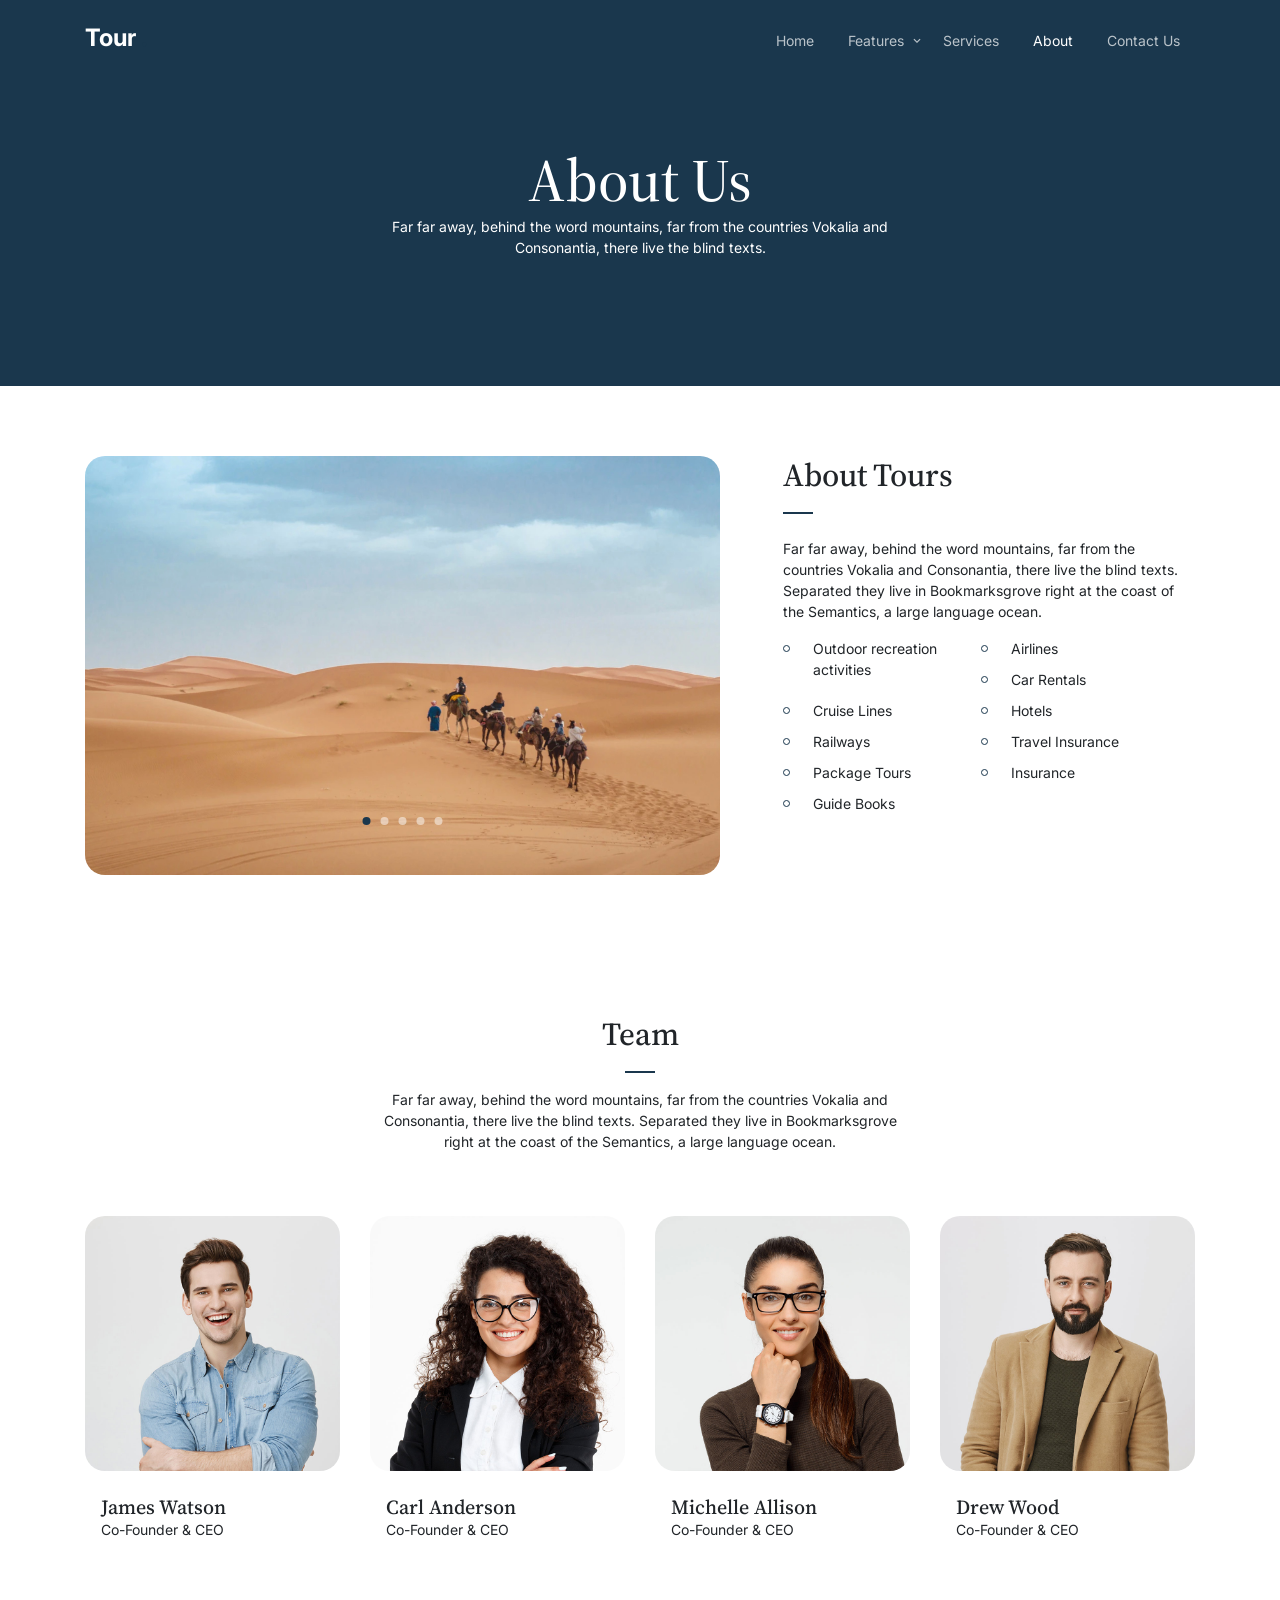
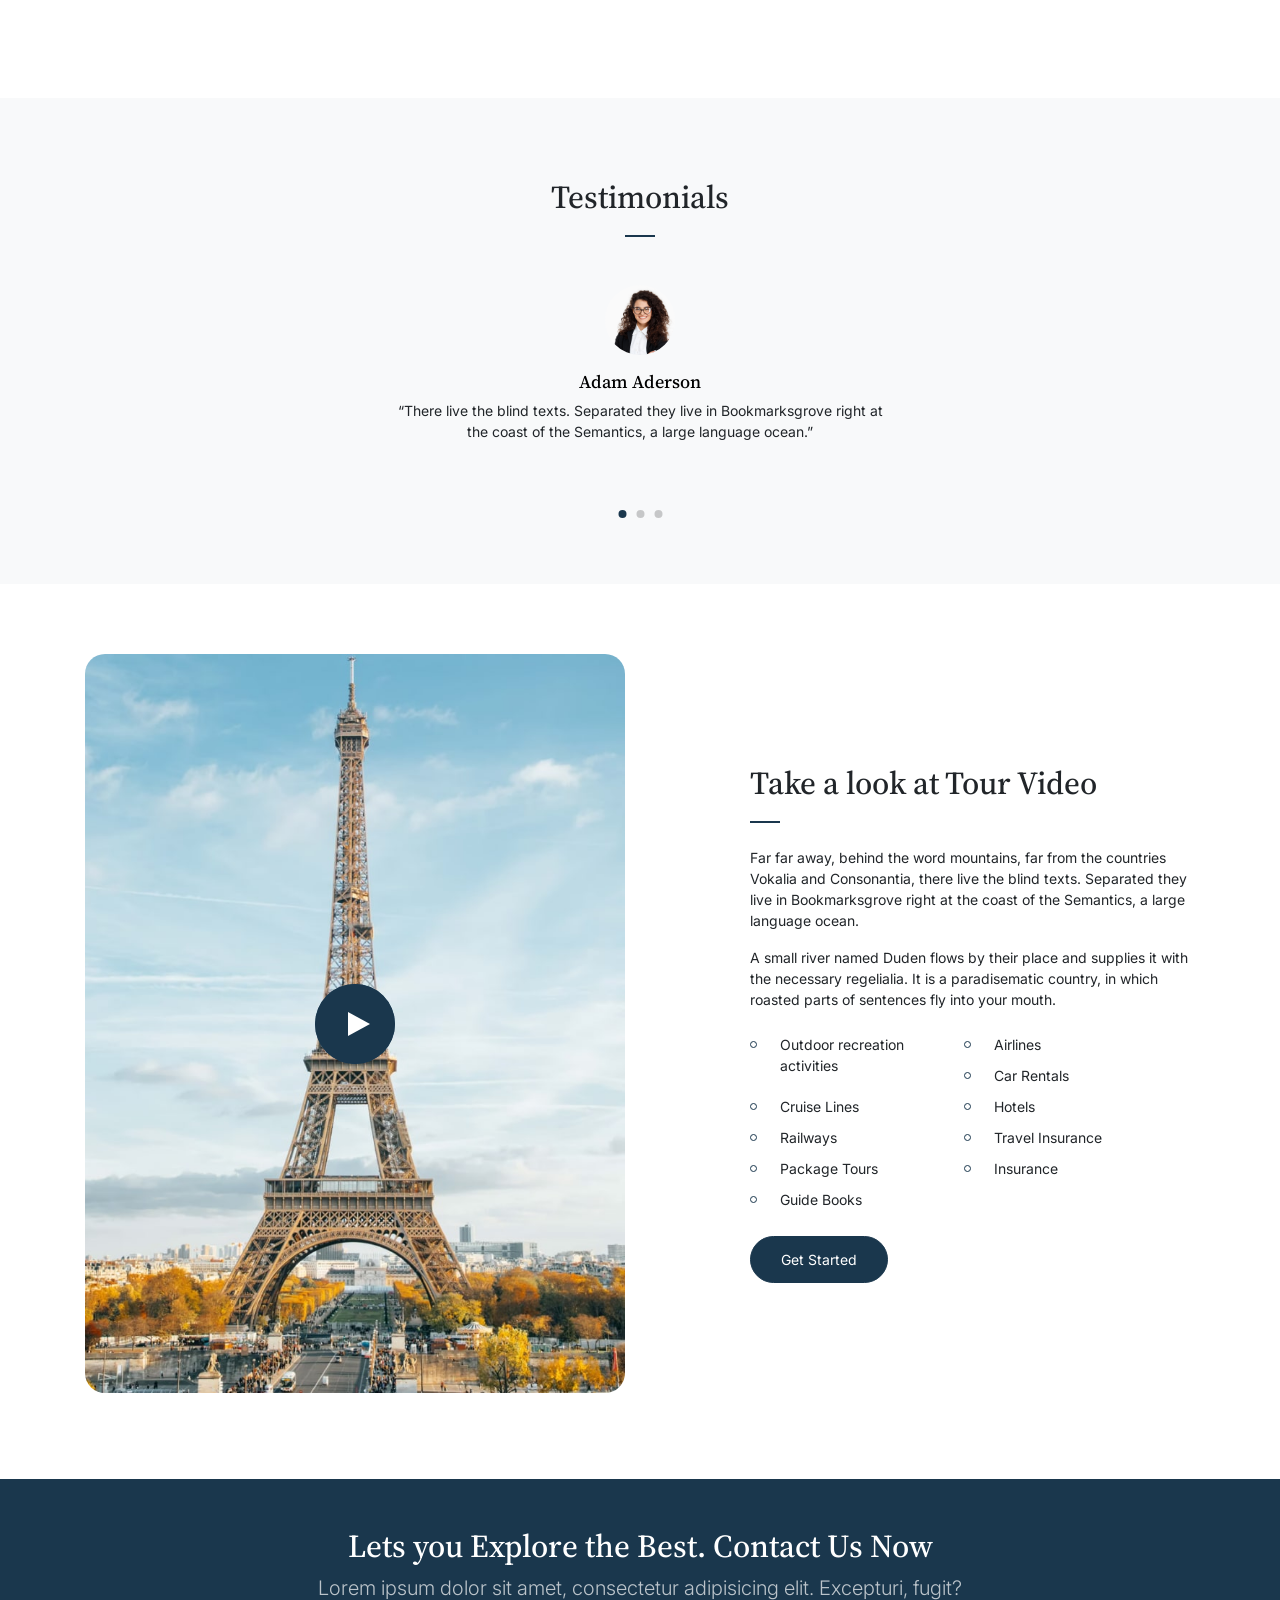
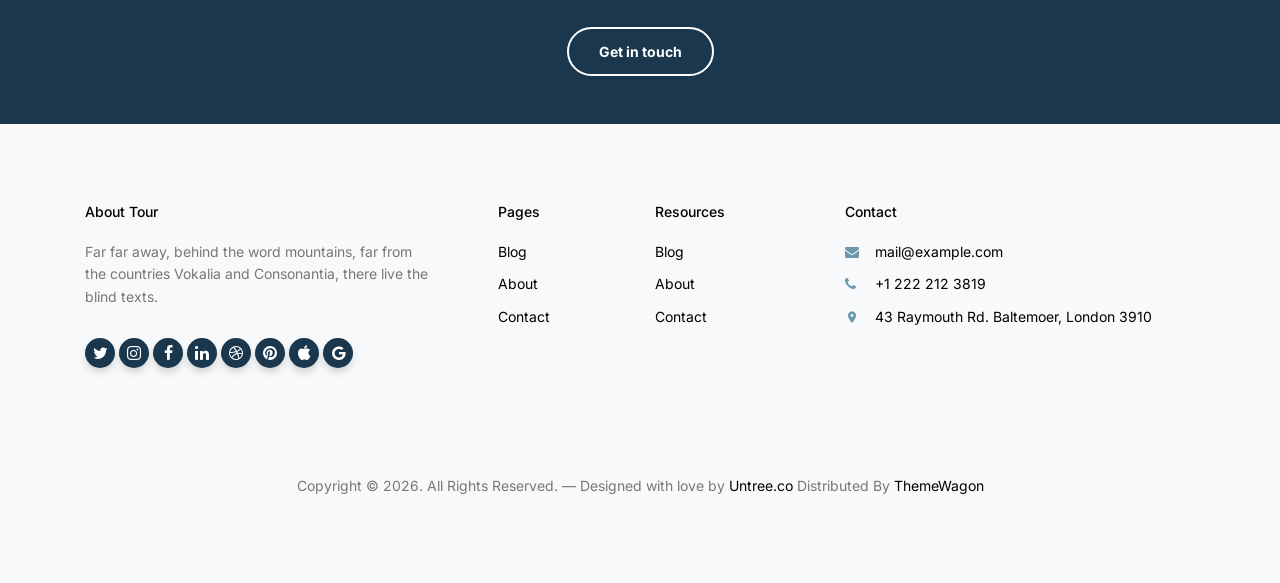
==== about.html @ de685b7f "Update about.html update about page" ====
<!doctype html>
<html lang="en">

<head>
    <meta charset="utf-8">
    <meta name="viewport" content="width=device-width, initial-scale=1, shrink-to-fit=no">
    <meta name="author" content="Untree.co">
    <link rel="shortcut icon" href="favicon.png">

    <meta name="description" content="" />
    <meta name="keywords" content="bootstrap, bootstrap4" />

    <link rel="preconnect" href="https://fonts.googleapis.com">
    <link rel="preconnect" href="https://fonts.gstatic.com" crossorigin>
    <link href="https://fonts.googleapis.com/css2?family=Inter:wght@400;700&family=Source+Serif+Pro:wght@400;700&display=swap" rel="stylesheet">

    <link rel="stylesheet" href="css/bootstrap.min.css">
    <link rel="stylesheet" href="css/owl.carousel.min.css">
    <link rel="stylesheet" href="css/owl.theme.default.min.css">
    <link rel="stylesheet" href="css/jquery.fancybox.min.css">
    <link rel="stylesheet" href="fonts/icomoon/style.css">
    <link rel="stylesheet" href="fonts/flaticon/font/flaticon.css">
    <link rel="stylesheet" href="css/daterangepicker.css">
    <link rel="stylesheet" href="css/aos.css">
    <link rel="stylesheet" href="css/style.css">

    <title> Travel Agency </title>
</head>

<body>


    <div class="site-mobile-menu site-navbar-target">
        <div class="site-mobile-menu-header">
            <div class="site-mobile-menu-close">
                <span class="icofont-close js-menu-toggle"></span>
            </div>
        </div>
        <div class="site-mobile-menu-body"></div>
    </div>

    <nav class="site-nav">
        <div class="container">
            <div class="site-navigation">
                <a href="index.html" class="logo m-0">Tour <span class="text-primary">.</span></a>

                <ul class="js-clone-nav d-none d-lg-inline-block text-left site-menu float-right">
                    <li><a href="index.html">Home</a></li>
                    <li class="has-children">
                        <a href="#">Features</a>
                        <ul class="dropdown">
                            <li><a href="elements.html">Elements</a></li>
                            <li><a href="#">Hotel Details</a></li>
                            <li class="has-children">
                                <a href="#">Vehicle Details</a>
                                <ul class="dropdown">
                                    <li><a href="#">Sub Menu One</a></li>
                                    <li><a href="#">Sub Menu Two</a></li>
                                    <li><a href="#">Sub Menu Three</a></li>
                                </ul>
                            </li>
                            <li><a href="#">Menu Three</a></li>
                        </ul>
                    </li>
                    <li><a href="services.html">Services</a></li>
                    <li class="active"><a href="about.html">About</a></li>
                    <li><a href="contact.html">Contact Us</a></li>
                </ul>

                <a href="#" class="burger ml-auto float-right site-menu-toggle js-menu-toggle d-inline-block d-lg-none light" data-toggle="collapse" data-target="#main-navbar">
                    <span></span>
                </a>

            </div>
        </div>
    </nav>


    <div class="hero hero-inner">
        <div class="container">
            <div class="row align-items-center">
                <div class="col-lg-6 mx-auto text-center">
                    <div class="intro-wrap">
                        <h1 class="mb-0">About Us</h1>
                        <p class="text-white">Far far away, behind the word mountains, far from the countries Vokalia and Consonantia, there live the blind texts. </p>
                    </div>
                </div>
            </div>
        </div>
    </div>



    <div class="untree_co-section">
        <div class="container">
            <div class="row">
                <div class="col-lg-7">
                    <div class="owl-single dots-absolute owl-carousel">
                        <img src="images/slider-1.jpg" alt="Free HTML Template by Untree.co" class="img-fluid rounded-20">
                        <img src="images/slider-2.jpg" alt="Free HTML Template by Untree.co" class="img-fluid rounded-20">
                        <img src="images/slider-3.jpg" alt="Free HTML Template by Untree.co" class="img-fluid rounded-20">
                        <img src="images/slider-4.jpg" alt="Free HTML Template by Untree.co" class="img-fluid rounded-20">
                        <img src="images/slider-5.jpg" alt="Free HTML Template by Untree.co" class="img-fluid rounded-20">
                    </div>
                </div>
                <div class="col-lg-5 pl-lg-5 ml-auto">
                    <h2 class="section-title mb-4">About Tours</h2>
                    <p>Far far away, behind the word mountains, far from the countries Vokalia and Consonantia, there live the blind texts. Separated they live in Bookmarksgrove right at the coast of the Semantics, a large language ocean.
                    </p>
                    <ul class="list-unstyled two-col clearfix">
                        <li>Outdoor recreation activities</li>
                        <li>Airlines</li>
                        <li>Car Rentals</li>
                        <li>Cruise Lines</li>
                        <li>Hotels</li>
                        <li>Railways</li>
                        <li>Travel Insurance</li>
                        <li>Package Tours</li>
                        <li>Insurance</li>
                        <li>Guide Books</li>
                    </ul>
                </div>
            </div>
        </div>
    </div>

    <div class="untree_co-section">
        <div class="container">
            <div class="row justify-content-center mb-5">
                <div class="col-md-6 text-center">
                    <h2 class="section-title mb-3 text-center">Team</h2>
                    <p>Far far away, behind the word mountains, far from the countries Vokalia and Consonantia, there live the blind texts. Separated they live in Bookmarksgrove right at the coast of the Semantics, a large language ocean.
                    </p>
                </div>
            </div>

            <div class="row">
                <div class="col-lg-3 mb-4">
                    <div class="team">
                        <img src="images/person_1.jpg" alt="Image" class="img-fluid mb-4 rounded-20">
                        <div class="px-3">
                            <h3 class="mb-0">James Watson</h3>
                            <p>Co-Founder &amp; CEO</p>
                        </div>
                    </div>
                </div>
                <div class="col-lg-3 mb-4">
                    <div class="team">
                        <img src="images/person_2.jpg" alt="Image" class="img-fluid mb-4 rounded-20">
                        <div class="px-3">
                            <h3 class="mb-0">Carl Anderson</h3>
                            <p>Co-Founder &amp; CEO</p>
                        </div>
                    </div>
                </div>

                <div class="col-lg-3 mb-4">
                    <div class="team">
                        <img src="images/person_4.jpg" alt="Image" class="img-fluid mb-4 rounded-20">
                        <div class="px-3">
                            <h3 class="mb-0">Michelle Allison</h3>
                            <p>Co-Founder &amp; CEO</p>
                        </div>
                    </div>
                </div>
                <div class="col-lg-3 mb-4">
                    <div class="team">
                        <img src="images/person_3.jpg" alt="Image" class="img-fluid mb-4 rounded-20">
                        <div class="px-3">
                            <h3 class="mb-0">Drew Wood</h3>
                            <p>Co-Founder &amp; CEO</p>
                        </div>
                    </div>
                </div>

            </div>

        </div>
    </div>




    <div class="untree_co-section testimonial-section mt-5">
        <div class="container">
            <div class="row justify-content-center">
                <div class="col-lg-7 text-center">
                    <h2 class="section-title text-center mb-5">Testimonials</h2>

                    <div class="owl-single owl-carousel no-nav">
                        <div class="testimonial mx-auto">
                            <figure class="img-wrap">
                                <img src="images/person_2.jpg" alt="Image" class="img-fluid">
                            </figure>
                            <h3 class="name">Adam Aderson</h3>
                            <blockquote>
                                <p>&ldquo;There live the blind texts. Separated they live in Bookmarksgrove right at the coast of the Semantics, a large language ocean.&rdquo;</p>
                            </blockquote>
                        </div>

                        <div class="testimonial mx-auto">
                            <figure class="img-wrap">
                                <img src="images/person_3.jpg" alt="Image" class="img-fluid">
                            </figure>
                            <h3 class="name">Lukas Devlin</h3>
                            <blockquote>
                                <p>&ldquo;There live the blind texts. Separated they live in Bookmarksgrove right at the coast of the Semantics, a large language ocean.&rdquo;</p>
                            </blockquote>
                        </div>

                        <div class="testimonial mx-auto">
                            <figure class="img-wrap">
                                <img src="images/person_4.jpg" alt="Image" class="img-fluid">
                            </figure>
                            <h3 class="name">Kayla Bryant</h3>
                            <blockquote>
                                <p>&ldquo;There live the blind texts. Separated they live in Bookmarksgrove right at the coast of the Semantics, a large language ocean.&rdquo;</p>
                            </blockquote>
                        </div>

                    </div>

                </div>
            </div>
        </div>
    </div>

    <div class="untree_co-section">
        <div class="container">
            <div class="row justify-content-between align-items-center">

                <div class="col-lg-6">
                    <figure class="img-play-video">
                        <a id="play-video" class="video-play-button" href="https://www.youtube.com/watch?v=mwtbEGNABWU" data-fancybox>
                            <span></span>
                        </a>
                        <img src="images/hero-slider-2.jpg" alt="Image" class="img-fluid rounded-20">
                    </figure>
                </div>

                <div class="col-lg-5">
                    <h2 class="section-title text-left mb-4">Take a look at Tour Video</h2>
                    <p>Far far away, behind the word mountains, far from the countries Vokalia and Consonantia, there live the blind texts. Separated they live in Bookmarksgrove right at the coast of the Semantics, a large language ocean.
                    </p>

                    <p class="mb-4">A small river named Duden flows by their place and supplies it with the necessary regelialia. It is a paradisematic country, in which roasted parts of sentences fly into your mouth.</p>

                    <ul class="list-unstyled two-col clearfix">
                        <li>Outdoor recreation activities</li>
                        <li>Airlines</li>
                        <li>Car Rentals</li>
                        <li>Cruise Lines</li>
                        <li>Hotels</li>
                        <li>Railways</li>
                        <li>Travel Insurance</li>
                        <li>Package Tours</li>
                        <li>Insurance</li>
                        <li>Guide Books</li>
                    </ul>

                    <p><a href="#" class="btn btn-primary">Get Started</a></p>


                </div>
            </div>
        </div>
    </div>

    <div class="py-5 cta-section">
        <div class="container">
            <div class="row text-center">
                <div class="col-md-12">
                    <h2 class="mb-2 text-white">Lets you Explore the Best. Contact Us Now</h2>
                    <p class="mb-4 lead text-white text-white-opacity">Lorem ipsum dolor sit amet, consectetur adipisicing elit. Excepturi, fugit?</p>
                    <p class="mb-0"><a href="contact.html" class="btn btn-outline-white text-white btn-md font-weight-bold">Get in
              touch</a></p>
                </div>
            </div>
        </div>
    </div>

    <div class="site-footer">
        <div class="inner first">
            <div class="container">
                <div class="row">
                    <div class="col-md-6 col-lg-4">
                        <div class="widget">
                            <h3 class="heading">About Tour</h3>
                            <p>Far far away, behind the word mountains, far from the countries Vokalia and Consonantia, there live the blind texts.</p>
                        </div>
                        <div class="widget">
                            <ul class="list-unstyled social">
                                <li><a href="#"><span class="icon-twitter"></span></a></li>
                                <li><a href="#"><span class="icon-instagram"></span></a></li>
                                <li><a href="#"><span class="icon-facebook"></span></a></li>
                                <li><a href="#"><span class="icon-linkedin"></span></a></li>
                                <li><a href="#"><span class="icon-dribbble"></span></a></li>
                                <li><a href="#"><span class="icon-pinterest"></span></a></li>
                                <li><a href="#"><span class="icon-apple"></span></a></li>
                                <li><a href="#"><span class="icon-google"></span></a></li>
                            </ul>
                        </div>
                    </div>
                    <div class="col-md-6 col-lg-2 pl-lg-5">
                        <div class="widget">
                            <h3 class="heading">Pages</h3>
                            <ul class="links list-unstyled">
                                <li><a href="#">Blog</a></li>
                                <li><a href="#">About</a></li>
                                <li><a href="#">Contact</a></li>
                            </ul>
                        </div>
                    </div>
                    <div class="col-md-6 col-lg-2">
                        <div class="widget">
                            <h3 class="heading">Resources</h3>
                            <ul class="links list-unstyled">
                                <li><a href="#">Blog</a></li>
                                <li><a href="#">About</a></li>
                                <li><a href="#">Contact</a></li>
                            </ul>
                        </div>
                    </div>
                    <div class="col-md-6 col-lg-4">
                        <div class="widget">
                            <h3 class="heading">Contact</h3>
                            <ul class="list-unstyled quick-info links">
                                <li class="email"><a href="#">mail@example.com</a></li>
                                <li class="phone"><a href="#">+1 222 212 3819</a></li>
                                <li class="address"><a href="#">43 Raymouth Rd. Baltemoer, London 3910</a></li>
                            </ul>
                        </div>
                    </div>
                </div>
            </div>
        </div>



        <div class="inner dark">
            <div class="container">
                <div class="row text-center">
                    <div class="col-md-8 mb-3 mb-md-0 mx-auto">
                        <p>Copyright &copy;
                            <script>
                                document.write(new Date().getFullYear());
                            </script>. All Rights Reserved. &mdash; Designed with love by <a href="https://untree.co" class="link-highlight">Untree.co</a>
                            <!-- License information: https://untree.co/license/ -->Distributed By <a href="https://themewagon.com" target="_blank">ThemeWagon</a>
                        </p>
                    </div>

                </div>
            </div>
        </div>
    </div>

    <div id="overlayer"></div>
    <div class="loader">
        <div class="spinner-border" role="status">
            <span class="sr-only">Loading...</span>
        </div>
    </div>

    <script src="js/jquery-3.4.1.min.js"></script>
    <script src="js/popper.min.js"></script>
    <script src="js/bootstrap.min.js"></script>
    <script src="js/owl.carousel.min.js"></script>
    <script src="js/jquery.animateNumber.min.js"></script>
    <script src="js/jquery.waypoints.min.js"></script>
    <script src="js/jquery.fancybox.min.js"></script>
    <script src="js/aos.js"></script>
    <script src="js/moment.min.js"></script>
    <script src="js/daterangepicker.js"></script>

    <script src="js/typed.js"></script>

    <script src="js/custom.js"></script>

</body>

</html>
---- fonts/icomoon/style.css ----
@font-face {
  font-family: 'icomoon';
  src:  url('fonts/icomoon.eot?10si43');
  src:  url('fonts/icomoon.eot?10si43#iefix') format('embedded-opentype'),
    url('fonts/icomoon.ttf?10si43') format('truetype'),
    url('fonts/icomoon.woff?10si43') format('woff'),
    url('fonts/icomoon.svg?10si43#icomoon') format('svg');
  font-weight: normal;
  font-style: normal;
}

[class^="icon-"], [class*=" icon-"] {
  /* use !important to prevent issues with browser extensions that change fonts */
  font-family: 'icomoon' !important;
  speak: none;
  font-style: normal;
  font-weight: normal;
  font-variant: normal;
  text-transform: none;
  line-height: 1;

  /* Better Font Rendering =========== */
  -webkit-font-smoothing: antialiased;
  -moz-osx-font-smoothing: grayscale;
}

.icon-asterisk:before {
  content: "\f069";
}
.icon-plus:before {
  content: "\f067";
}
.icon-question:before {
  content: "\f128";
}
.icon-minus:before {
  content: "\f068";
}
.icon-glass:before {
  content: "\f000";
}
.icon-music:before {
  content: "\f001";
}
.icon-search:before {
  content: "\f002";
}
.icon-envelope-o:before {
  content: "\f003";
}
.icon-heart:before {
  content: "\f004";
}
.icon-star:before {
  content: "\f005";
}
.icon-star-o:before {
  content: "\f006";
}
.icon-user:before {
  content: "\f007";
}
.icon-film:before {
  content: "\f008";
}
.icon-th-large:before {
  content: "\f009";
}
.icon-th:before {
  content: "\f00a";
}
.icon-th-list:before {
  content: "\f00b";
}
.icon-check:before {
  content: "\f00c";
}
.icon-close:before {
  content: "\f00d";
}
.icon-remove:before {
  content: "\f00d";
}
.icon-times:before {
  content: "\f00d";
}
.icon-search-plus:before {
  content: "\f00e";
}
.icon-search-minus:before {
  content: "\f010";
}
.icon-power-off:before {
  content: "\f011";
}
.icon-signal:before {
  content: "\f012";
}
.icon-cog:before {
  content: "\f013";
}
.icon-gear:before {
  content: "\f013";
}
.icon-trash-o:before {
  content: "\f014";
}
.icon-home:before {
  content: "\f015";
}
.icon-file-o:before {
  content: "\f016";
}
.icon-clock-o:before {
  content: "\f017";
}
.icon-road:before {
  content: "\f018";
}
.icon-download:before {
  content: "\f019";
}
.icon-arrow-circle-o-down:before {
  content: "\f01a";
}
.icon-arrow-circle-o-up:before {
  content: "\f01b";
}
.icon-inbox:before {
  content: "\f01c";
}
.icon-play-circle-o:before {
  content: "\f01d";
}
.icon-repeat:before {
  content: "\f01e";
}
.icon-rotate-right:before {
  content: "\f01e";
}
.icon-refresh:before {
  content: "\f021";
}
.icon-list-alt:before {
  content: "\f022";
}
.icon-lock:before {
  content: "\f023";
}
.icon-flag:before {
  content: "\f024";
}
.icon-headphones:before {
  content: "\f025";
}
.icon-volume-off:before {
  content: "\f026";
}
.icon-volume-down:before {
  content: "\f027";
}
.icon-volume-up:before {
  content: "\f028";
}
.icon-qrcode:before {
  content: "\f029";
}
.icon-barcode:before {
  content: "\f02a";
}
.icon-tag:before {
  content: "\f02b";
}
.icon-tags:before {
  content: "\f02c";
}
.icon-book:before {
  content: "\f02d";
}
.icon-bookmark:before {
  content: "\f02e";
}
.icon-print:before {
  content: "\f02f";
}
.icon-camera:before {
  content: "\f030";
}
.icon-font:before {
  content: "\f031";
}
.icon-bold:before {
  content: "\f032";
}
.icon-italic:before {
  content: "\f033";
}
.icon-text-height:before {
  content: "\f034";
}
.icon-text-width:before {
  content: "\f035";
}
.icon-align-left:before {
  content: "\f036";
}
.icon-align-center:before {
  content: "\f037";
}
.icon-align-right:before {
  content: "\f038";
}
.icon-align-justify:before {
  content: "\f039";
}
.icon-list:before {
  content: "\f03a";
}
.icon-dedent:before {
  content: "\f03b";
}
.icon-outdent:before {
  content: "\f03b";
}
.icon-indent:before {
  content: "\f03c";
}
.icon-video-camera:before {
  content: "\f03d";
}
.icon-image:before {
  content: "\f03e";
}
.icon-photo:before {
  content: "\f03e";
}
.icon-picture-o:before {
  content: "\f03e";
}
.icon-pencil:before {
  content: "\f040";
}
.icon-map-marker:before {
  content: "\f041";
}
.icon-adjust:before {
  content: "\f042";
}
.icon-tint:before {
  content: "\f043";
}
.icon-edit:before {
  content: "\f044";
}
.icon-pencil-square-o:before {
  content: "\f044";
}
.icon-share-square-o:before {
  content: "\f045";
}
.icon-check-square-o:before {
  content: "\f046";
}
.icon-arrows:before {
  content: "\f047";
}
.icon-step-backward:before {
  content: "\f048";
}
.icon-fast-backward:before {
  content: "\f049";
}
.icon-backward:before {
  content: "\f04a";
}
.icon-play:before {
  content: "\f04b";
}
.icon-pause:before {
  content: "\f04c";
}
.icon-stop:before {
  content: "\f04d";
}
.icon-forward:before {
  content: "\f04e";
}
.icon-fast-forward:before {
  content: "\f050";
}
.icon-step-forward:before {
  content: "\f051";
}
.icon-eject:before {
  content: "\f052";
}
.icon-chevron-left:before {
  content: "\f053";
}
.icon-chevron-right:before {
  content: "\f054";
}
.icon-plus-circle:before {
  content: "\f055";
}
.icon-minus-circle:before {
  content: "\f056";
}
.icon-times-circle:before {
  content: "\f057";
}
.icon-check-circle:before {
  content: "\f058";
}
.icon-question-circle:before {
  content: "\f059";
}
.icon-info-circle:before {
  content: "\f05a";
}
.icon-crosshairs:before {
  content: "\f05b";
}
.icon-times-circle-o:before {
  content: "\f05c";
}
.icon-check-circle-o:before {
  content: "\f05d";
}
.icon-ban:before {
  content: "\f05e";
}
.icon-arrow-left:before {
  content: "\f060";
}
.icon-arrow-right:before {
  content: "\f061";
}
.icon-arrow-up:before {
  content: "\f062";
}
.icon-arrow-down:before {
  content: "\f063";
}
.icon-mail-forward:before {
  content: "\f064";
}
.icon-share:before {
  content: "\f064";
}
.icon-expand:before {
  content: "\f065";
}
.icon-compress:before {
  content: "\f066";
}
.icon-exclamation-circle:before {
  content: "\f06a";
}
.icon-gift:before {
  content: "\f06b";
}
.icon-leaf:before {
  content: "\f06c";
}
.icon-fire:before {
  content: "\f06d";
}
.icon-eye:before {
  content: "\f06e";
}
.icon-eye-slash:before {
  content: "\f070";
}
.icon-exclamation-triangle:before {
  content: "\f071";
}
.icon-warning:before {
  content: "\f071";
}
.icon-plane:before {
  content: "\f072";
}
.icon-calendar:before {
  content: "\f073";
}
.icon-random:before {
  content: "\f074";
}
.icon-comment:before {
  content: "\f075";
}
.icon-magnet:before {
  content: "\f076";
}
.icon-chevron-up:before {
  content: "\f077";
}
.icon-chevron-down:before {
  content: "\f078";
}
.icon-retweet:before {
  content: "\f079";
}
.icon-shopping-cart:before {
  content: "\f07a";
}
.icon-folder:before {
  content: "\f07b";
}
.icon-folder-open:before {
  content: "\f07c";
}
.icon-arrows-v:before {
  content: "\f07d";
}
.icon-arrows-h:before {
  content: "\f07e";
}
.icon-bar-chart:before {
  content: "\f080";
}
.icon-bar-chart-o:before {
  content: "\f080";
}
.icon-twitter-square:before {
  content: "\f081";
}
.icon-facebook-square:before {
  content: "\f082";
}
.icon-camera-retro:before {
  content: "\f083";
}
.icon-key:before {
  content: "\f084";
}
.icon-cogs:before {
  content: "\f085";
}
.icon-gears:before {
  content: "\f085";
}
.icon-comments:before {
  content: "\f086";
}
.icon-thumbs-o-up:before {
  content: "\f087";
}
.icon-thumbs-o-down:before {
  content: "\f088";
}
.icon-star-half:before {
  content: "\f089";
}
.icon-heart-o:before {
  content: "\f08a";
}
.icon-sign-out:before {
  content: "\f08b";
}
.icon-linkedin-square:before {
  content: "\f08c";
}
.icon-thumb-tack:before {
  content: "\f08d";
}
.icon-external-link:before {
  content: "\f08e";
}
.icon-sign-in:before {
  content: "\f090";
}
.icon-trophy:before {
  content: "\f091";
}
.icon-github-square:before {
  content: "\f092";
}
.icon-upload:before {
  content: "\f093";
}
.icon-lemon-o:before {
  content: "\f094";
}
.icon-phone:before {
  content: "\f095";
}
.icon-square-o:before {
  content: "\f096";
}
.icon-bookmark-o:before {
  content: "\f097";
}
.icon-phone-square:before {
  content: "\f098";
}
.icon-twitter:before {
  content: "\f099";
}
.icon-facebook:before {
  content: "\f09a";
}
.icon-facebook-f:before {
  content: "\f09a";
}
.icon-github:before {
  content: "\f09b";
}
.icon-unlock:before {
  content: "\f09c";
}
.icon-credit-card:before {
  content: "\f09d";
}
.icon-feed:before {
  content: "\f09e";
}
.icon-rss:before {
  content: "\f09e";
}
.icon-hdd-o:before {
  content: "\f0a0";
}
.icon-bullhorn:before {
  content: "\f0a1";
}
.icon-bell-o:before {
  content: "\f0a2";
}
.icon-certificate:before {
  content: "\f0a3";
}
.icon-hand-o-right:before {
  content: "\f0a4";
}
.icon-hand-o-left:before {
  content: "\f0a5";
}
.icon-hand-o-up:before {
  content: "\f0a6";
}
.icon-hand-o-down:before {
  content: "\f0a7";
}
.icon-arrow-circle-left:before {
  content: "\f0a8";
}
.icon-arrow-circle-right:before {
  content: "\f0a9";
}
.icon-arrow-circle-up:before {
  content: "\f0aa";
}
.icon-arrow-circle-down:before {
  content: "\f0ab";
}
.icon-globe:before {
  content: "\f0ac";
}
.icon-wrench:before {
  content: "\f0ad";
}
.icon-tasks:before {
  content: "\f0ae";
}
.icon-filter:before {
  content: "\f0b0";
}
.icon-briefcase:before {
  content: "\f0b1";
}
.icon-arrows-alt:before {
  content: "\f0b2";
}
.icon-group:before {
  content: "\f0c0";
}
.icon-users:before {
  content: "\f0c0";
}
.icon-chain:before {
  content: "\f0c1";
}
.icon-link:before {
  content: "\f0c1";
}
.icon-cloud:before {
  content: "\f0c2";
}
.icon-flask:before {
  content: "\f0c3";
}
.icon-cut:before {
  content: "\f0c4";
}
.icon-scissors:before {
  content: "\f0c4";
}
.icon-copy:before {
  content: "\f0c5";
}
.icon-files-o:before {
  content: "\f0c5";
}
.icon-paperclip:before {
  content: "\f0c6";
}
.icon-floppy-o:before {
  content: "\f0c7";
}
.icon-save:before {
  content: "\f0c7";
}
.icon-square:before {
  content: "\f0c8";
}
.icon-bars:before {
  content: "\f0c9";
}
.icon-navicon:before {
  content: "\f0c9";
}
.icon-reorder:before {
  content: "\f0c9";
}
.icon-list-ul:before {
  content: "\f0ca";
}
.icon-list-ol:before {
  content: "\f0cb";
}
.icon-strikethrough:before {
  content: "\f0cc";
}
.icon-underline:before {
  content: "\f0cd";
}
.icon-table:before {
  content: "\f0ce";
}
.icon-magic:before {
  content: "\f0d0";
}
.icon-truck:before {
  content: "\f0d1";
}
.icon-pinterest:before {
  content: "\f0d2";
}
.icon-pinterest-square:before {
  content: "\f0d3";
}
.icon-google-plus-square:before {
  content: "\f0d4";
}
.icon-google-plus:before {
  content: "\f0d5";
}
.icon-money:before {
  content: "\f0d6";
}
.icon-caret-down:before {
  content: "\f0d7";
}
.icon-caret-up:before {
  content: "\f0d8";
}
.icon-caret-left:before {
  content: "\f0d9";
}
.icon-caret-right:before {
  content: "\f0da";
}
.icon-columns:before {
  content: "\f0db";
}
.icon-sort:before {
  content: "\f0dc";
}
.icon-unsorted:before {
  content: "\f0dc";
}
.icon-sort-desc:before {
  content: "\f0dd";
}
.icon-sort-down:before {
  content: "\f0dd";
}
.icon-sort-asc:before {
  content: "\f0de";
}
.icon-sort-up:before {
  content: "\f0de";
}
.icon-envelope:before {
  content: "\f0e0";
}
.icon-linkedin:before {
  content: "\f0e1";
}
.icon-rotate-left:before {
  content: "\f0e2";
}
.icon-undo:before {
  content: "\f0e2";
}
.icon-gavel:before {
  content: "\f0e3";
}
.icon-legal:before {
  content: "\f0e3";
}
.icon-dashboard:before {
  content: "\f0e4";
}
.icon-tachometer:before {
  content: "\f0e4";
}
.icon-comment-o:before {
  content: "\f0e5";
}
.icon-comments-o:before {
  content: "\f0e6";
}
.icon-bolt:before {
  content: "\f0e7";
}
.icon-flash:before {
  content: "\f0e7";
}
.icon-sitemap:before {
  content: "\f0e8";
}
.icon-umbrella:before {
  content: "\f0e9";
}
.icon-clipboard:before {
  content: "\f0ea";
}
.icon-paste:before {
  content: "\f0ea";
}
.icon-lightbulb-o:before {
  content: "\f0eb";
}
.icon-exchange:before {
  content: "\f0ec";
}
.icon-cloud-download:before {
  content: "\f0ed";
}
.icon-cloud-upload:before {
  content: "\f0ee";
}
.icon-user-md:before {
  content: "\f0f0";
}
.icon-stethoscope:before {
  content: "\f0f1";
}
.icon-suitcase:before {
  content: "\f0f2";
}
.icon-bell:before {
  content: "\f0f3";
}
.icon-coffee:before {
  content: "\f0f4";
}
.icon-cutlery:before {
  content: "\f0f5";
}
.icon-file-text-o:before {
  content: "\f0f6";
}
.icon-building-o:before {
  content: "\f0f7";
}
.icon-hospital-o:before {
  content: "\f0f8";
}
.icon-ambulance:before {
  content: "\f0f9";
}
.icon-medkit:before {
  content: "\f0fa";
}
.icon-fighter-jet:before {
  content: "\f0fb";
}
.icon-beer:before {
  content: "\f0fc";
}
.icon-h-square:before {
  content: "\f0fd";
}
.icon-plus-square:before {
  content: "\f0fe";
}
.icon-angle-double-left:before {
  content: "\f100";
}
.icon-angle-double-right:before {
  content: "\f101";
}
.icon-angle-double-up:before {
  content: "\f102";
}
.icon-angle-double-down:before {
  content: "\f103";
}
.icon-angle-left:before {
  content: "\f104";
}
.icon-angle-right:before {
  content: "\f105";
}
.icon-angle-up:before {
  content: "\f106";
}
.icon-angle-down:before {
  content: "\f107";
}
.icon-desktop:before {
  content: "\f108";
}
.icon-laptop:before {
  content: "\f109";
}
.icon-tablet:before {
  content: "\f10a";
}
.icon-mobile:before {
  content: "\f10b";
}
.icon-mobile-phone:before {
  content: "\f10b";
}
.icon-circle-o:before {
  content: "\f10c";
}
.icon-quote-left:before {
  content: "\f10d";
}
.icon-quote-right:before {
  content: "\f10e";
}
.icon-spinner:before {
  content: "\f110";
}
.icon-circle:before {
  content: "\f111";
}
.icon-mail-reply:before {
  content: "\f112";
}
.icon-reply:before {
  content: "\f112";
}
.icon-github-alt:before {
  content: "\f113";
}
.icon-folder-o:before {
  content: "\f114";
}
.icon-folder-open-o:before {
  content: "\f115";
}
.icon-smile-o:before {
  content: "\f118";
}
.icon-frown-o:before {
  content: "\f119";
}
.icon-meh-o:before {
  content: "\f11a";
}
.icon-gamepad:before {
  content: "\f11b";
}
.icon-keyboard-o:before {
  content: "\f11c";
}
.icon-flag-o:before {
  content: "\f11d";
}
.icon-flag-checkered:before {
  content: "\f11e";
}
.icon-terminal:before {
  content: "\f120";
}
.icon-code:before {
  content: "\f121";
}
.icon-mail-reply-all:before {
  content: "\f122";
}
.icon-reply-all:before {
  content: "\f122";
}
.icon-star-half-empty:before {
  content: "\f123";
}
.icon-star-half-full:before {
  content: "\f123";
}
.icon-star-half-o:before {
  content: "\f123";
}
.icon-location-arrow:before {
  content: "\f124";
}
.icon-crop:before {
  content: "\f125";
}
.icon-code-fork:before {
  content: "\f126";
}
.icon-chain-broken:before {
  content: "\f127";
}
.icon-unlink:before {
  content: "\f127";
}
.icon-info:before {
  content: "\f129";
}
.icon-exclamation:before {
  content: "\f12a";
}
.icon-superscript:before {
  content: "\f12b";
}
.icon-subscript:before {
  content: "\f12c";
}
.icon-eraser:before {
  content: "\f12d";
}
.icon-puzzle-piece:before {
  content: "\f12e";
}
.icon-microphone:before {
  content: "\f130";
}
.icon-microphone-slash:before {
  content: "\f131";
}
.icon-shield:before {
  content: "\f132";
}
.icon-calendar-o:before {
  content: "\f133";
}
.icon-fire-extinguisher:before {
  content: "\f134";
}
.icon-rocket:before {
  content: "\f135";
}
.icon-maxcdn:before {
  content: "\f136";
}
.icon-chevron-circle-left:before {
  content: "\f137";
}
.icon-chevron-circle-right:before {
  content: "\f138";
}
.icon-chevron-circle-up:before {
  content: "\f139";
}
.icon-chevron-circle-down:before {
  content: "\f13a";
}
.icon-html5:before {
  content: "\f13b";
}
.icon-css3:before {
  content: "\f13c";
}
.icon-anchor:before {
  content: "\f13d";
}
.icon-unlock-alt:before {
  content: "\f13e";
}
.icon-bullseye:before {
  content: "\f140";
}
.icon-ellipsis-h:before {
  content: "\f141";
}
.icon-ellipsis-v:before {
  content: "\f142";
}
.icon-rss-square:before {
  content: "\f143";
}
.icon-play-circle:before {
  content: "\f144";
}
.icon-ticket:before {
  content: "\f145";
}
.icon-minus-square:before {
  content: "\f146";
}
.icon-minus-square-o:before {
  content: "\f147";
}
.icon-level-up:before {
  content: "\f148";
}
.icon-level-down:before {
  content: "\f149";
}
.icon-check-square:before {
  content: "\f14a";
}
.icon-pencil-square:before {
  content: "\f14b";
}
.icon-external-link-square:before {
  content: "\f14c";
}
.icon-share-square:before {
  content: "\f14d";
}
.icon-compass:before {
  content: "\f14e";
}
.icon-caret-square-o-down:before {
  content: "\f150";
}
.icon-toggle-down:before {
  content: "\f150";
}
.icon-caret-square-o-up:before {
  content: "\f151";
}
.icon-toggle-up:before {
  content: "\f151";
}
.icon-caret-square-o-right:before {
  content: "\f152";
}
.icon-toggle-right:before {
  content: "\f152";
}
.icon-eur:before {
  content: "\f153";
}
.icon-euro:before {
  content: "\f153";
}
.icon-gbp:before {
  content: "\f154";
}
.icon-dollar:before {
  content: "\f155";
}
.icon-usd:before {
  content: "\f155";
}
.icon-inr:before {
  content: "\f156";
}
.icon-rupee:before {
  content: "\f156";
}
.icon-cny:before {
  content: "\f157";
}
.icon-jpy:before {
  content: "\f157";
}
.icon-rmb:before {
  content: "\f157";
}
.icon-yen:before {
  content: "\f157";
}
.icon-rouble:before {
  content: "\f158";
}
.icon-rub:before {
  content: "\f158";
}
.icon-ruble:before {
  content: "\f158";
}
.icon-krw:before {
  content: "\f159";
}
.icon-won:before {
  content: "\f159";
}
.icon-bitcoin:before {
  content: "\f15a";
}
.icon-btc:before {
  content: "\f15a";
}
.icon-file:before {
  content: "\f15b";
}
.icon-file-text:before {
  content: "\f15c";
}
.icon-sort-alpha-asc:before {
  content: "\f15d";
}
.icon-sort-alpha-desc:before {
  content: "\f15e";
}
.icon-sort-amount-asc:before {
  content: "\f160";
}
.icon-sort-amount-desc:before {
  content: "\f161";
}
.icon-sort-numeric-asc:before {
  content: "\f162";
}
.icon-sort-numeric-desc:before {
  content: "\f163";
}
.icon-thumbs-up:before {
  content: "\f164";
}
.icon-thumbs-down:before {
  content: "\f165";
}
.icon-youtube-square:before {
  content: "\f166";
}
.icon-youtube:before {
  content: "\f167";
}
.icon-xing:before {
  content: "\f168";
}
.icon-xing-square:before {
  content: "\f169";
}
.icon-youtube-play:before {
  content: "\f16a";
}
.icon-dropbox:before {
  content: "\f16b";
}
.icon-stack-overflow:before {
  content: "\f16c";
}
.icon-instagram:before {
  content: "\f16d";
}
.icon-flickr:before {
  content: "\f16e";
}
.icon-adn:before {
  content: "\f170";
}
.icon-bitbucket:before {
  content: "\f171";
}
.icon-bitbucket-square:before {
  content: "\f172";
}
.icon-tumblr:before {
  content: "\f173";
}
.icon-tumblr-square:before {
  content: "\f174";
}
.icon-long-arrow-down:before {
  content: "\f175";
}
.icon-long-arrow-up:before {
  content: "\f176";
}
.icon-long-arrow-left:before {
  content: "\f177";
}
.icon-long-arrow-right:before {
  content: "\f178";
}
.icon-apple:before {
  content: "\f179";
}
.icon-windows:before {
  content: "\f17a";
}
.icon-android:before {
  content: "\f17b";
}
.icon-linux:before {
  content: "\f17c";
}
.icon-dribbble:before {
  content: "\f17d";
}
.icon-skype:before {
  content: "\f17e";
}
.icon-foursquare:before {
  content: "\f180";
}
.icon-trello:before {
  content: "\f181";
}
.icon-female:before {
  content: "\f182";
}
.icon-male:before {
  content: "\f183";
}
.icon-gittip:before {
  content: "\f184";
}
.icon-gratipay:before {
  content: "\f184";
}
.icon-sun-o:before {
  content: "\f185";
}
.icon-moon-o:before {
  content: "\f186";
}
.icon-archive:before {
  content: "\f187";
}
.icon-bug:before {
  content: "\f188";
}
.icon-vk:before {
  content: "\f189";
}
.icon-weibo:before {
  content: "\f18a";
}
.icon-renren:before {
  content: "\f18b";
}
.icon-pagelines:before {
  content: "\f18c";
}
.icon-stack-exchange:before {
  content: "\f18d";
}
.icon-arrow-circle-o-right:before {
  content: "\f18e";
}
.icon-arrow-circle-o-left:before {
  content: "\f190";
}
.icon-caret-square-o-left:before {
  content: "\f191";
}
.icon-toggle-left:before {
  content: "\f191";
}
.icon-dot-circle-o:before {
  content: "\f192";
}
.icon-wheelchair:before {
  content: "\f193";
}
.icon-vimeo-square:before {
  content: "\f194";
}
.icon-try:before {
  content: "\f195";
}
.icon-turkish-lira:before {
  content: "\f195";
}
.icon-plus-square-o:before {
  content: "\f196";
}
.icon-space-shuttle:before {
  content: "\f197";
}
.icon-slack:before {
  content: "\f198";
}
.icon-envelope-square:before {
  content: "\f199";
}
.icon-wordpress:before {
  content: "\f19a";
}
.icon-openid:before {
  content: "\f19b";
}
.icon-bank:before {
  content: "\f19c";
}
.icon-institution:before {
  content: "\f19c";
}
.icon-university:before {
  content: "\f19c";
}
.icon-graduation-cap:before {
  content: "\f19d";
}
.icon-mortar-board:before {
  content: "\f19d";
}
.icon-yahoo:before {
  content: "\f19e";
}
.icon-google:before {
  content: "\f1a0";
}
.icon-reddit:before {
  content: "\f1a1";
}
.icon-reddit-square:before {
  content: "\f1a2";
}
.icon-stumbleupon-circle:before {
  content: "\f1a3";
}
.icon-stumbleupon:before {
  content: "\f1a4";
}
.icon-delicious:before {
  content: "\f1a5";
}
.icon-digg:before {
  content: "\f1a6";
}
.icon-pied-piper-pp:before {
  content: "\f1a7";
}
.icon-pied-piper-alt:before {
  content: "\f1a8";
}
.icon-drupal:before {
  content: "\f1a9";
}
.icon-joomla:before {
  content: "\f1aa";
}
.icon-language:before {
  content: "\f1ab";
}
.icon-fax:before {
  content: "\f1ac";
}
.icon-building:before {
  content: "\f1ad";
}
.icon-child:before {
  content: "\f1ae";
}
.icon-paw:before {
  content: "\f1b0";
}
.icon-spoon:before {
  content: "\f1b1";
}
.icon-cube:before {
  content: "\f1b2";
}
.icon-cubes:before {
  content: "\f1b3";
}
.icon-behance:before {
  content: "\f1b4";
}
.icon-behance-square:before {
  content: "\f1b5";
}
.icon-steam:before {
  content: "\f1b6";
}
.icon-steam-square:before {
  content: "\f1b7";
}
.icon-recycle:before {
  content: "\f1b8";
}
.icon-automobile:before {
  content: "\f1b9";
}
.icon-car:before {
  content: "\f1b9";
}
.icon-cab:before {
  content: "\f1ba";
}
.icon-taxi:before {
  content: "\f1ba";
}
.icon-tree:before {
  content: "\f1bb";
}
.icon-spotify:before {
  content: "\f1bc";
}
.icon-deviantart:before {
  content: "\f1bd";
}
.icon-soundcloud:before {
  content: "\f1be";
}
.icon-database:before {
  content: "\f1c0";
}
.icon-file-pdf-o:before {
  content: "\f1c1";
}
.icon-file-word-o:before {
  content: "\f1c2";
}
.icon-file-excel-o:before {
  content: "\f1c3";
}
.icon-file-powerpoint-o:before {
  content: "\f1c4";
}
.icon-file-image-o:before {
  content: "\f1c5";
}
.icon-file-photo-o:before {
  content: "\f1c5";
}
.icon-file-picture-o:before {
  content: "\f1c5";
}
.icon-file-archive-o:before {
  content: "\f1c6";
}
.icon-file-zip-o:before {
  content: "\f1c6";
}
.icon-file-audio-o:before {
  content: "\f1c7";
}
.icon-file-sound-o:before {
  content: "\f1c7";
}
.icon-file-movie-o:before {
  content: "\f1c8";
}
.icon-file-video-o:before {
  content: "\f1c8";
}
.icon-file-code-o:before {
  content: "\f1c9";
}
.icon-vine:before {
  content: "\f1ca";
}
.icon-codepen:before {
  content: "\f1cb";
}
.icon-jsfiddle:before {
  content: "\f1cc";
}
.icon-life-bouy:before {
  content: "\f1cd";
}
.icon-life-buoy:before {
  content: "\f1cd";
}
.icon-life-ring:before {
  content: "\f1cd";
}
.icon-life-saver:before {
  content: "\f1cd";
}
.icon-support:before {
  content: "\f1cd";
}
.icon-circle-o-notch:before {
  content: "\f1ce";
}
.icon-ra:before {
  content: "\f1d0";
}
.icon-rebel:before {
  content: "\f1d0";
}
.icon-resistance:before {
  content: "\f1d0";
}
.icon-empire:before {
  content: "\f1d1";
}
.icon-ge:before {
  content: "\f1d1";
}
.icon-git-square:before {
  content: "\f1d2";
}
.icon-git:before {
  content: "\f1d3";
}
.icon-hacker-news:before {
  content: "\f1d4";
}
.icon-y-combinator-square:before {
  content: "\f1d4";
}
.icon-yc-square:before {
  content: "\f1d4";
}
.icon-tencent-weibo:before {
  content: "\f1d5";
}
.icon-qq:before {
  content: "\f1d6";
}
.icon-wechat:before {
  content: "\f1d7";
}
.icon-weixin:before {
  content: "\f1d7";
}
.icon-paper-plane:before {
  content: "\f1d8";
}
.icon-send:before {
  content: "\f1d8";
}
.icon-paper-plane-o:before {
  content: "\f1d9";
}
.icon-send-o:before {
  content: "\f1d9";
}
.icon-history:before {
  content: "\f1da";
}
.icon-circle-thin:before {
  content: "\f1db";
}
.icon-header:before {
  content: "\f1dc";
}
.icon-paragraph:before {
  content: "\f1dd";
}
.icon-sliders:before {
  content: "\f1de";
}
.icon-share-alt:before {
  content: "\f1e0";
}
.icon-share-alt-square:before {
  content: "\f1e1";
}
.icon-bomb:before {
  content: "\f1e2";
}
.icon-futbol-o:before {
  content: "\f1e3";
}
.icon-soccer-ball-o:before {
  content: "\f1e3";
}
.icon-tty:before {
  content: "\f1e4";
}
.icon-binoculars:before {
  content: "\f1e5";
}
.icon-plug:before {
  content: "\f1e6";
}
.icon-slideshare:before {
  content: "\f1e7";
}
.icon-twitch:before {
  content: "\f1e8";
}
.icon-yelp:before {
  content: "\f1e9";
}
.icon-newspaper-o:before {
  content: "\f1ea";
}
.icon-wifi:before {
  content: "\f1eb";
}
.icon-calculator:before {
  content: "\f1ec";
}
.icon-paypal:before {
  content: "\f1ed";
}
.icon-google-wallet:before {
  content: "\f1ee";
}
.icon-cc-visa:before {
  content: "\f1f0";
}
.icon-cc-mastercard:before {
  content: "\f1f1";
}
.icon-cc-discover:before {
  content: "\f1f2";
}
.icon-cc-amex:before {
  content: "\f1f3";
}
.icon-cc-paypal:before {
  content: "\f1f4";
}
.icon-cc-stripe:before {
  content: "\f1f5";
}
.icon-bell-slash:before {
  content: "\f1f6";
}
.icon-bell-slash-o:before {
  content: "\f1f7";
}
.icon-trash:before {
  content: "\f1f8";
}
.icon-copyright:before {
  content: "\f1f9";
}
.icon-at:before {
  content: "\f1fa";
}
.icon-eyedropper:before {
  content: "\f1fb";
}
.icon-paint-brush:before {
  content: "\f1fc";
}
.icon-birthday-cake:before {
  content: "\f1fd";
}
.icon-area-chart:before {
  content: "\f1fe";
}
.icon-pie-chart:before {
  content: "\f200";
}
.icon-line-chart:before {
  content: "\f201";
}
.icon-lastfm:before {
  content: "\f202";
}
.icon-lastfm-square:before {
  content: "\f203";
}
.icon-toggle-off:before {
  content: "\f204";
}
.icon-toggle-on:before {
  content: "\f205";
}
.icon-bicycle:before {
  content: "\f206";
}
.icon-bus:before {
  content: "\f207";
}
.icon-ioxhost:before {
  content: "\f208";
}
.icon-angellist:before {
  content: "\f209";
}
.icon-cc:before {
  content: "\f20a";
}
.icon-ils:before {
  content: "\f20b";
}
.icon-shekel:before {
  content: "\f20b";
}
.icon-sheqel:before {
  content: "\f20b";
}
.icon-meanpath:before {
  content: "\f20c";
}
.icon-buysellads:before {
  content: "\f20d";
}
.icon-connectdevelop:before {
  content: "\f20e";
}
.icon-dashcube:before {
  content: "\f210";
}
.icon-forumbee:before {
  content: "\f211";
}
.icon-leanpub:before {
  content: "\f212";
}
.icon-sellsy:before {
  content: "\f213";
}
.icon-shirtsinbulk:before {
  content: "\f214";
}
.icon-simplybuilt:before {
  content: "\f215";
}
.icon-skyatlas:before {
  content: "\f216";
}
.icon-cart-plus:before {
  content: "\f217";
}
.icon-cart-arrow-down:before {
  content: "\f218";
}
.icon-diamond:before {
  content: "\f219";
}
.icon-ship:before {
  content: "\f21a";
}
.icon-user-secret:before {
  content: "\f21b";
}
.icon-motorcycle:before {
  content: "\f21c";
}
.icon-street-view:before {
  content: "\f21d";
}
.icon-heartbeat:before {
  content: "\f21e";
}
.icon-venus:before {
  content: "\f221";
}
.icon-mars:before {
  content: "\f222";
}
.icon-mercury:before {
  content: "\f223";
}
.icon-intersex:before {
  content: "\f224";
}
.icon-transgender:before {
  content: "\f224";
}
.icon-transgender-alt:before {
  content: "\f225";
}
.icon-venus-double:before {
  content: "\f226";
}
.icon-mars-double:before {
  content: "\f227";
}
.icon-venus-mars:before {
  content: "\f228";
}
.icon-mars-stroke:before {
  content: "\f229";
}
.icon-mars-stroke-v:before {
  content: "\f22a";
}
.icon-mars-stroke-h:before {
  content: "\f22b";
}
.icon-neuter:before {
  content: "\f22c";
}
.icon-genderless:before {
  content: "\f22d";
}
.icon-facebook-official:before {
  content: "\f230";
}
.icon-pinterest-p:before {
  content: "\f231";
}
.icon-whatsapp:before {
  content: "\f232";
}
.icon-server:before {
  content: "\f233";
}
.icon-user-plus:before {
  content: "\f234";
}
.icon-user-times:before {
  content: "\f235";
}
.icon-bed:before {
  content: "\f236";
}
.icon-hotel:before {
  content: "\f236";
}
.icon-viacoin:before {
  content: "\f237";
}
.icon-train:before {
  content: "\f238";
}
.icon-subway:before {
  content: "\f239";
}
.icon-medium:before {
  content: "\f23a";
}
.icon-y-combinator:before {
  content: "\f23b";
}
.icon-yc:before {
  content: "\f23b";
}
.icon-optin-monster:before {
  content: "\f23c";
}
.icon-opencart:before {
  content: "\f23d";
}
.icon-expeditedssl:before {
  content: "\f23e";
}
.icon-battery:before {
  content: "\f240";
}
.icon-battery-4:before {
  content: "\f240";
}
.icon-battery-full:before {
  content: "\f240";
}
.icon-battery-3:before {
  content: "\f241";
}
.icon-battery-three-quarters:before {
  content: "\f241";
}
.icon-battery-2:before {
  content: "\f242";
}
.icon-battery-half:before {
  content: "\f242";
}
.icon-battery-1:before {
  content: "\f243";
}
.icon-battery-quarter:before {
  content: "\f243";
}
.icon-battery-0:before {
  content: "\f244";
}
.icon-battery-empty:before {
  content: "\f244";
}
.icon-mouse-pointer:before {
  content: "\f245";
}
.icon-i-cursor:before {
  content: "\f246";
}
.icon-object-group:before {
  content: "\f247";
}
.icon-object-ungroup:before {
  content: "\f248";
}
.icon-sticky-note:before {
  content: "\f249";
}
.icon-sticky-note-o:before {
  content: "\f24a";
}
.icon-cc-jcb:before {
  content: "\f24b";
}
.icon-cc-diners-club:before {
  content: "\f24c";
}
.icon-clone:before {
  content: "\f24d";
}
.icon-balance-scale:before {
  content: "\f24e";
}
.icon-hourglass-o:before {
  content: "\f250";
}
.icon-hourglass-1:before {
  content: "\f251";
}
.icon-hourglass-start:before {
  content: "\f251";
}
.icon-hourglass-2:before {
  content: "\f252";
}
.icon-hourglass-half:before {
  content: "\f252";
}
.icon-hourglass-3:before {
  content: "\f253";
}
.icon-hourglass-end:before {
  content: "\f253";
}
.icon-hourglass:before {
  content: "\f254";
}
.icon-hand-grab-o:before {
  content: "\f255";
}
.icon-hand-rock-o:before {
  content: "\f255";
}
.icon-hand-paper-o:before {
  content: "\f256";
}
.icon-hand-stop-o:before {
  content: "\f256";
}
.icon-hand-scissors-o:before {
  content: "\f257";
}
.icon-hand-lizard-o:before {
  content: "\f258";
}
.icon-hand-spock-o:before {
  content: "\f259";
}
.icon-hand-pointer-o:before {
  content: "\f25a";
}
.icon-hand-peace-o:before {
  content: "\f25b";
}
.icon-trademark:before {
  content: "\f25c";
}
.icon-registered:before {
  content: "\f25d";
}
.icon-creative-commons:before {
  content: "\f25e";
}
.icon-gg:before {
  content: "\f260";
}
.icon-gg-circle:before {
  content: "\f261";
}
.icon-tripadvisor:before {
  content: "\f262";
}
.icon-odnoklassniki:before {
  content: "\f263";
}
.icon-odnoklassniki-square:before {
  content: "\f264";
}
.icon-get-pocket:before {
  content: "\f265";
}
.icon-wikipedia-w:before {
  content: "\f266";
}
.icon-safari:before {
  content: "\f267";
}
.icon-chrome:before {
  content: "\f268";
}
.icon-firefox:before {
  content: "\f269";
}
.icon-opera:before {
  content: "\f26a";
}
.icon-internet-explorer:before {
  content: "\f26b";
}
.icon-television:before {
  content: "\f26c";
}
.icon-tv:before {
  content: "\f26c";
}
.icon-contao:before {
  content: "\f26d";
}
.icon-500px:before {
  content: "\f26e";
}
.icon-amazon:before {
  content: "\f270";
}
.icon-calendar-plus-o:before {
  content: "\f271";
}
.icon-calendar-minus-o:before {
  content: "\f272";
}
.icon-calendar-times-o:before {
  content: "\f273";
}
.icon-calendar-check-o:before {
  content: "\f274";
}
.icon-industry:before {
  content: "\f275";
}
.icon-map-pin:before {
  content: "\f276";
}
.icon-map-signs:before {
  content: "\f277";
}
.icon-map-o:before {
  content: "\f278";
}
.icon-map:before {
  content: "\f279";
}
.icon-commenting:before {
  content: "\f27a";
}
.icon-commenting-o:before {
  content: "\f27b";
}
.icon-houzz:before {
  content: "\f27c";
}
.icon-vimeo:before {
  content: "\f27d";
}
.icon-black-tie:before {
  content: "\f27e";
}
.icon-fonticons:before {
  content: "\f280";
}
.icon-reddit-alien:before {
  content: "\f281";
}
.icon-edge:before {
  content: "\f282";
}
.icon-credit-card-alt:before {
  content: "\f283";
}
.icon-codiepie:before {
  content: "\f284";
}
.icon-modx:before {
  content: "\f285";
}
.icon-fort-awesome:before {
  content: "\f286";
}
.icon-usb:before {
  content: "\f287";
}
.icon-product-hunt:before {
  content: "\f288";
}
.icon-mixcloud:before {
  content: "\f289";
}
.icon-scribd:before {
  content: "\f28a";
}
.icon-pause-circle:before {
  content: "\f28b";
}
.icon-pause-circle-o:before {
  content: "\f28c";
}
.icon-stop-circle:before {
  content: "\f28d";
}
.icon-stop-circle-o:before {
  content: "\f28e";
}
.icon-shopping-bag:before {
  content: "\f290";
}
.icon-shopping-basket:before {
  content: "\f291";
}
.icon-hashtag:before {
  content: "\f292";
}
.icon-bluetooth:before {
  content: "\f293";
}
.icon-bluetooth-b:before {
  content: "\f294";
}
.icon-percent:before {
  content: "\f295";
}
.icon-gitlab:before {
  content: "\f296";
}
.icon-wpbeginner:before {
  content: "\f297";
}
.icon-wpforms:before {
  content: "\f298";
}
.icon-envira:before {
  content: "\f299";
}
.icon-universal-access:before {
  content: "\f29a";
}
.icon-wheelchair-alt:before {
  content: "\f29b";
}
.icon-question-circle-o:before {
  content: "\f29c";
}
.icon-blind:before {
  content: "\f29d";
}
.icon-audio-description:before {
  content: "\f29e";
}
.icon-volume-control-phone:before {
  content: "\f2a0";
}
.icon-braille:before {
  content: "\f2a1";
}
.icon-assistive-listening-systems:before {
  content: "\f2a2";
}
.icon-american-sign-language-interpreting:before {
  content: "\f2a3";
}
.icon-asl-interpreting:before {
  content: "\f2a3";
}
.icon-deaf:before {
  content: "\f2a4";
}
.icon-deafness:before {
  content: "\f2a4";
}
.icon-hard-of-hearing:before {
  content: "\f2a4";
}
.icon-glide:before {
  content: "\f2a5";
}
.icon-glide-g:before {
  content: "\f2a6";
}
.icon-sign-language:before {
  content: "\f2a7";
}
.icon-signing:before {
  content: "\f2a7";
}
.icon-low-vision:before {
  content: "\f2a8";
}
.icon-viadeo:before {
  content: "\f2a9";
}
.icon-viadeo-square:before {
  content: "\f2aa";
}
.icon-snapchat:before {
  content: "\f2ab";
}
.icon-snapchat-ghost:before {
  content: "\f2ac";
}
.icon-snapchat-square:before {
  content: "\f2ad";
}
.icon-pied-piper:before {
  content: "\f2ae";
}
.icon-first-order:before {
  content: "\f2b0";
}
.icon-yoast:before {
  content: "\f2b1";
}
.icon-themeisle:before {
  content: "\f2b2";
}
.icon-google-plus-circle:before {
  content: "\f2b3";
}
.icon-google-plus-official:before {
  content: "\f2b3";
}
.icon-fa:before {
  content: "\f2b4";
}
.icon-font-awesome:before {
  content: "\f2b4";
}
.icon-handshake-o:before {
  content: "\f2b5";
}
.icon-envelope-open:before {
  content: "\f2b6";
}
.icon-envelope-open-o:before {
  content: "\f2b7";
}
.icon-linode:before {
  content: "\f2b8";
}
.icon-address-book:before {
  content: "\f2b9";
}
.icon-address-book-o:before {
  content: "\f2ba";
}
.icon-address-card:before {
  content: "\f2bb";
}
.icon-vcard:before {
  content: "\f2bb";
}
.icon-address-card-o:before {
  content: "\f2bc";
}
.icon-vcard-o:before {
  content: "\f2bc";
}
.icon-user-circle:before {
  content: "\f2bd";
}
.icon-user-circle-o:before {
  content: "\f2be";
}
.icon-user-o:before {
  content: "\f2c0";
}
.icon-id-badge:before {
  content: "\f2c1";
}
.icon-drivers-license:before {
  content: "\f2c2";
}
.icon-id-card:before {
  content: "\f2c2";
}
.icon-drivers-license-o:before {
  content: "\f2c3";
}
.icon-id-card-o:before {
  content: "\f2c3";
}
.icon-quora:before {
  content: "\f2c4";
}
.icon-free-code-camp:before {
  content: "\f2c5";
}
.icon-telegram:before {
  content: "\f2c6";
}
.icon-thermometer:before {
  content: "\f2c7";
}
.icon-thermometer-4:before {
  content: "\f2c7";
}
.icon-thermometer-full:before {
  content: "\f2c7";
}
.icon-thermometer-3:before {
  content: "\f2c8";
}
.icon-thermometer-three-quarters:before {
  content: "\f2c8";
}
.icon-thermometer-2:before {
  content: "\f2c9";
}
.icon-thermometer-half:before {
  content: "\f2c9";
}
.icon-thermometer-1:before {
  content: "\f2ca";
}
.icon-thermometer-quarter:before {
  content: "\f2ca";
}
.icon-thermometer-0:before {
  content: "\f2cb";
}
.icon-thermometer-empty:before {
  content: "\f2cb";
}
.icon-shower:before {
  content: "\f2cc";
}
.icon-bath:before {
  content: "\f2cd";
}
.icon-bathtub:before {
  content: "\f2cd";
}
.icon-s15:before {
  content: "\f2cd";
}
.icon-podcast:before {
  content: "\f2ce";
}
.icon-window-maximize:before {
  content: "\f2d0";
}
.icon-window-minimize:before {
  content: "\f2d1";
}
.icon-window-restore:before {
  content: "\f2d2";
}
.icon-times-rectangle:before {
  content: "\f2d3";
}
.icon-window-close:before {
  content: "\f2d3";
}
.icon-times-rectangle-o:before {
  content: "\f2d4";
}
.icon-window-close-o:before {
  content: "\f2d4";
}
.icon-bandcamp:before {
  content: "\f2d5";
}
.icon-grav:before {
  content: "\f2d6";
}
.icon-etsy:before {
  content: "\f2d7";
}
.icon-imdb:before {
  content: "\f2d8";
}
.icon-ravelry:before {
  content: "\f2d9";
}
.icon-eercast:before {
  content: "\f2da";
}
.icon-microchip:before {
  content: "\f2db";
}
.icon-snowflake-o:before {
  content: "\f2dc";
}
.icon-superpowers:before {
  content: "\f2dd";
}
.icon-wpexplorer:before {
  content: "\f2de";
}
.icon-meetup:before {
  content: "\f2e0";
}
.icon-3d_rotation:before {
  content: "\e84d";
}
.icon-ac_unit:before {
  content: "\eb3b";
}
.icon-alarm:before {
  content: "\e855";
}
.icon-access_alarms:before {
  content: "\e191";
}
.icon-schedule:before {
  content: "\e8b5";
}
.icon-accessibility:before {
  content: "\e84e";
}
.icon-accessible:before {
  content: "\e914";
}
.icon-account_balance:before {
  content: "\e84f";
}
.icon-account_balance_wallet:before {
  content: "\e850";
}
.icon-account_box:before {
  content: "\e851";
}
.icon-account_circle:before {
  content: "\e853";
}
.icon-adb:before {
  content: "\e60e";
}
.icon-add:before {
  content: "\e145";
}
.icon-add_a_photo:before {
  content: "\e439";
}
.icon-alarm_add:before {
  content: "\e856";
}
.icon-add_alert:before {
  content: "\e003";
}
.icon-add_box:before {
  content: "\e146";
}
.icon-add_circle:before {
  content: "\e147";
}
.icon-control_point:before {
  content: "\e3ba";
}
.icon-add_location:before {
  content: "\e567";
}
.icon-add_shopping_cart:before {
  content: "\e854";
}
.icon-queue:before {
  content: "\e03c";
}
.icon-add_to_queue:before {
  content: "\e05c";
}
.icon-adjust2:before {
  content: "\e39e";
}
.icon-airline_seat_flat:before {
  content: "\e630";
}
.icon-airline_seat_flat_angled:before {
  content: "\e631";
}
.icon-airline_seat_individual_suite:before {
  content: "\e632";
}
.icon-airline_seat_legroom_extra:before {
  content: "\e633";
}
.icon-airline_seat_legroom_normal:before {
  content: "\e634";
}
.icon-airline_seat_legroom_reduced:before {
  content: "\e635";
}
.icon-airline_seat_recline_extra:before {
  content: "\e636";
}
.icon-airline_seat_recline_normal:before {
  content: "\e637";
}
.icon-flight:before {
  content: "\e539";
}
.icon-airplanemode_inactive:before {
  content: "\e194";
}
.icon-airplay:before {
  content: "\e055";
}
.icon-airport_shuttle:before {
  content: "\eb3c";
}
.icon-alarm_off:before {
  content: "\e857";
}
.icon-alarm_on:before {
  content: "\e858";
}
.icon-album:before {
  content: "\e019";
}
.icon-all_inclusive:before {
  content: "\eb3d";
}
.icon-all_out:before {
  content: "\e90b";
}
.icon-android2:before {
  content: "\e859";
}
.icon-announcement:before {
  content: "\e85a";
}
.icon-apps:before {
  content: "\e5c3";
}
.icon-archive2:before {
  content: "\e149";
}
.icon-arrow_back:before {
  content: "\e5c4";
}
.icon-arrow_downward:before {
  content: "\e5db";
}
.icon-arrow_drop_down:before {
  content: "\e5c5";
}
.icon-arrow_drop_down_circle:before {
  content: "\e5c6";
}
.icon-arrow_drop_up:before {
  content: "\e5c7";
}
.icon-arrow_forward:before {
  content: "\e5c8";
}
.icon-arrow_upward:before {
  content: "\e5d8";
}
.icon-art_track:before {
  content: "\e060";
}
.icon-aspect_ratio:before {
  content: "\e85b";
}
.icon-poll:before {
  content: "\e801";
}
.icon-assignment:before {
  content: "\e85d";
}
.icon-assignment_ind:before {
  content: "\e85e";
}
.icon-assignment_late:before {
  content: "\e85f";
}
.icon-assignment_return:before {
  content: "\e860";
}
.icon-assignment_returned:before {
  content: "\e861";
}
.icon-assignment_turned_in:before {
  content: "\e862";
}
.icon-assistant:before {
  content: "\e39f";
}
.icon-flag2:before {
  content: "\e153";
}
.icon-attach_file:before {
  content: "\e226";
}
.icon-attach_money:before {
  content: "\e227";
}
.icon-attachment:before {
  content: "\e2bc";
}
.icon-audiotrack:before {
  content: "\e3a1";
}
.icon-autorenew:before {
  content: "\e863";
}
.icon-av_timer:before {
  content: "\e01b";
}
.icon-backspace:before {
  content: "\e14a";
}
.icon-cloud_upload:before {
  content: "\e2c3";
}
.icon-battery_alert:before {
  content: "\e19c";
}
.icon-battery_charging_full:before {
  content: "\e1a3";
}
.icon-battery_std:before {
  content: "\e1a5";
}
.icon-battery_unknown:before {
  content: "\e1a6";
}
.icon-beach_access:before {
  content: "\eb3e";
}
.icon-beenhere:before {
  content: "\e52d";
}
.icon-block:before {
  content: "\e14b";
}
.icon-bluetooth2:before {
  content: "\e1a7";
}
.icon-bluetooth_searching:before {
  content: "\e1aa";
}
.icon-bluetooth_connected:before {
  content: "\e1a8";
}
.icon-bluetooth_disabled:before {
  content: "\e1a9";
}
.icon-blur_circular:before {
  content: "\e3a2";
}
.icon-blur_linear:before {
  content: "\e3a3";
}
.icon-blur_off:before {
  content: "\e3a4";
}
.icon-blur_on:before {
  content: "\e3a5";
}
.icon-class:before {
  content: "\e86e";
}
.icon-turned_in:before {
  content: "\e8e6";
}
.icon-turned_in_not:before {
  content: "\e8e7";
}
.icon-border_all:before {
  content: "\e228";
}
.icon-border_bottom:before {
  content: "\e229";
}
.icon-border_clear:before {
  content: "\e22a";
}
.icon-border_color:before {
  content: "\e22b";
}
.icon-border_horizontal:before {
  content: "\e22c";
}
.icon-border_inner:before {
  content: "\e22d";
}
.icon-border_left:before {
  content: "\e22e";
}
.icon-border_outer:before {
  content: "\e22f";
}
.icon-border_right:before {
  content: "\e230";
}
.icon-border_style:before {
  content: "\e231";
}
.icon-border_top:before {
  content: "\e232";
}
.icon-border_vertical:before {
  content: "\e233";
}
.icon-branding_watermark:before {
  content: "\e06b";
}
.icon-brightness_1:before {
  content: "\e3a6";
}
.icon-brightness_2:before {
  content: "\e3a7";
}
.icon-brightness_3:before {
  content: "\e3a8";
}
.icon-brightness_4:before {
  content: "\e3a9";
}
.icon-brightness_low:before {
  content: "\e1ad";
}
.icon-brightness_medium:before {
  content: "\e1ae";
}
.icon-brightness_high:before {
  content: "\e1ac";
}
.icon-brightness_auto:before {
  content: "\e1ab";
}
.icon-broken_image:before {
  content: "\e3ad";
}
.icon-brush:before {
  content: "\e3ae";
}
.icon-bubble_chart:before {
  content: "\e6dd";
}
.icon-bug_report:before {
  content: "\e868";
}
.icon-build:before {
  content: "\e869";
}
.icon-burst_mode:before {
  content: "\e43c";
}
.icon-domain:before {
  content: "\e7ee";
}
.icon-business_center:before {
  content: "\eb3f";
}
.icon-cached:before {
  content: "\e86a";
}
.icon-cake:before {
  content: "\e7e9";
}
.icon-phone2:before {
  content: "\e0cd";
}
.icon-call_end:before {
  content: "\e0b1";
}
.icon-call_made:before {
  content: "\e0b2";
}
.icon-merge_type:before {
  content: "\e252";
}
.icon-call_missed:before {
  content: "\e0b4";
}
.icon-call_missed_outgoing:before {
  content: "\e0e4";
}
.icon-call_received:before {
  content: "\e0b5";
}
.icon-call_split:before {
  content: "\e0b6";
}
.icon-call_to_action:before {
  content: "\e06c";
}
.icon-camera2:before {
  content: "\e3af";
}
.icon-photo_camera:before {
  content: "\e412";
}
.icon-camera_enhance:before {
  content: "\e8fc";
}
.icon-camera_front:before {
  content: "\e3b1";
}
.icon-camera_rear:before {
  content: "\e3b2";
}
.icon-camera_roll:before {
  content: "\e3b3";
}
.icon-cancel:before {
  content: "\e5c9";
}
.icon-redeem:before {
  content: "\e8b1";
}
.icon-card_membership:before {
  content: "\e8f7";
}
.icon-card_travel:before {
  content: "\e8f8";
}
.icon-casino:before {
  content: "\eb40";
}
.icon-cast:before {
  content: "\e307";
}
.icon-cast_connected:before {
  content: "\e308";
}
.icon-center_focus_strong:before {
  content: "\e3b4";
}
.icon-center_focus_weak:before {
  content: "\e3b5";
}
.icon-change_history:before {
  content: "\e86b";
}
.icon-chat:before {
  content: "\e0b7";
}
.icon-chat_bubble:before {
  content: "\e0ca";
}
.icon-chat_bubble_outline:before {
  content: "\e0cb";
}
.icon-check2:before {
  content: "\e5ca";
}
.icon-check_box:before {
  content: "\e834";
}
.icon-check_box_outline_blank:before {
  content: "\e835";
}
.icon-check_circle:before {
  content: "\e86c";
}
.icon-navigate_before:before {
  content: "\e408";
}
.icon-navigate_next:before {
  content: "\e409";
}
.icon-child_care:before {
  content: "\eb41";
}
.icon-child_friendly:before {
  content: "\eb42";
}
.icon-chrome_reader_mode:before {
  content: "\e86d";
}
.icon-close2:before {
  content: "\e5cd";
}
.icon-clear_all:before {
  content: "\e0b8";
}
.icon-closed_caption:before {
  content: "\e01c";
}
.icon-wb_cloudy:before {
  content: "\e42d";
}
.icon-cloud_circle:before {
  content: "\e2be";
}
.icon-cloud_done:before {
  content: "\e2bf";
}
.icon-cloud_download:before {
  content: "\e2c0";
}
.icon-cloud_off:before {
  content: "\e2c1";
}
.icon-cloud_queue:before {
  content: "\e2c2";
}
.icon-code2:before {
  content: "\e86f";
}
.icon-photo_library:before {
  content: "\e413";
}
.icon-collections_bookmark:before {
  content: "\e431";
}
.icon-palette:before {
  content: "\e40a";
}
.icon-colorize:before {
  content: "\e3b8";
}
.icon-comment2:before {
  content: "\e0b9";
}
.icon-compare:before {
  content: "\e3b9";
}
.icon-compare_arrows:before {
  content: "\e915";
}
.icon-laptop2:before {
  content: "\e31e";
}
.icon-confirmation_number:before {
  content: "\e638";
}
.icon-contact_mail:before {
  content: "\e0d0";
}
.icon-contact_phone:before {
  content: "\e0cf";
}
.icon-contacts:before {
  content: "\e0ba";
}
.icon-content_copy:before {
  content: "\e14d";
}
.icon-content_cut:before {
  content: "\e14e";
}
.icon-content_paste:before {
  content: "\e14f";
}
.icon-control_point_duplicate:before {
  content: "\e3bb";
}
.icon-copyright2:before {
  content: "\e90c";
}
.icon-mode_edit:before {
  content: "\e254";
}
.icon-create_new_folder:before {
  content: "\e2cc";
}
.icon-payment:before {
  content: "\e8a1";
}
.icon-crop2:before {
  content: "\e3be";
}
.icon-crop_16_9:before {
  content: "\e3bc";
}
.icon-crop_3_2:before {
  content: "\e3bd";
}
.icon-crop_landscape:before {
  content: "\e3c3";
}
.icon-crop_7_5:before {
  content: "\e3c0";
}
.icon-crop_din:before {
  content: "\e3c1";
}
.icon-crop_free:before {
  content: "\e3c2";
}
.icon-crop_original:before {
  content: "\e3c4";
}
.icon-crop_portrait:before {
  content: "\e3c5";
}
.icon-crop_rotate:before {
  content: "\e437";
}
.icon-crop_square:before {
  content: "\e3c6";
}
.icon-dashboard2:before {
  content: "\e871";
}
.icon-data_usage:before {
  content: "\e1af";
}
.icon-date_range:before {
  content: "\e916";
}
.icon-dehaze:before {
  content: "\e3c7";
}
.icon-delete:before {
  content: "\e872";
}
.icon-delete_forever:before {
  content: "\e92b";
}
.icon-delete_sweep:before {
  content: "\e16c";
}
.icon-description:before {
  content: "\e873";
}
.icon-desktop_mac:before {
  content: "\e30b";
}
.icon-desktop_windows:before {
  content: "\e30c";
}
.icon-details:before {
  content: "\e3c8";
}
.icon-developer_board:before {
  content: "\e30d";
}
.icon-developer_mode:before {
  content: "\e1b0";
}
.icon-device_hub:before {
  content: "\e335";
}
.icon-phonelink:before {
  content: "\e326";
}
.icon-devices_other:before {
  content: "\e337";
}
.icon-dialer_sip:before {
  content: "\e0bb";
}
.icon-dialpad:before {
  content: "\e0bc";
}
.icon-directions:before {
  content: "\e52e";
}
.icon-directions_bike:before {
  content: "\e52f";
}
.icon-directions_boat:before {
  content: "\e532";
}
.icon-directions_bus:before {
  content: "\e530";
}
.icon-directions_car:before {
  content: "\e531";
}
.icon-directions_railway:before {
  content: "\e534";
}
.icon-directions_run:before {
  content: "\e566";
}
.icon-directions_transit:before {
  content: "\e535";
}
.icon-directions_walk:before {
  content: "\e536";
}
.icon-disc_full:before {
  content: "\e610";
}
.icon-dns:before {
  content: "\e875";
}
.icon-not_interested:before {
  content: "\e033";
}
.icon-do_not_disturb_alt:before {
  content: "\e611";
}
.icon-do_not_disturb_off:before {
  content: "\e643";
}
.icon-remove_circle:before {
  content: "\e15c";
}
.icon-dock:before {
  content: "\e30e";
}
.icon-done:before {
  content: "\e876";
}
.icon-done_all:before {
  content: "\e877";
}
.icon-donut_large:before {
  content: "\e917";
}
.icon-donut_small:before {
  content: "\e918";
}
.icon-drafts:before {
  content: "\e151";
}
.icon-drag_handle:before {
  content: "\e25d";
}
.icon-time_to_leave:before {
  content: "\e62c";
}
.icon-dvr:before {
  content: "\e1b2";
}
.icon-edit_location:before {
  content: "\e568";
}
.icon-eject2:before {
  content: "\e8fb";
}
.icon-markunread:before {
  content: "\e159";
}
.icon-enhanced_encryption:before {
  content: "\e63f";
}
.icon-equalizer:before {
  content: "\e01d";
}
.icon-error:before {
  content: "\e000";
}
.icon-error_outline:before {
  content: "\e001";
}
.icon-euro_symbol:before {
  content: "\e926";
}
.icon-ev_station:before {
  content: "\e56d";
}
.icon-insert_invitation:before {
  content: "\e24f";
}
.icon-event_available:before {
  content: "\e614";
}
.icon-event_busy:before {
  content: "\e615";
}
.icon-event_note:before {
  content: "\e616";
}
.icon-event_seat:before {
  content: "\e903";
}
.icon-exit_to_app:before {
  content: "\e879";
}
.icon-expand_less:before {
  content: "\e5ce";
}
.icon-expand_more:before {
  content: "\e5cf";
}
.icon-explicit:before {
  content: "\e01e";
}
.icon-explore:before {
  content: "\e87a";
}
.icon-exposure:before {
  content: "\e3ca";
}
.icon-exposure_neg_1:before {
  content: "\e3cb";
}
.icon-exposure_neg_2:before {
  content: "\e3cc";
}
.icon-exposure_plus_1:before {
  content: "\e3cd";
}
.icon-exposure_plus_2:before {
  content: "\e3ce";
}
.icon-exposure_zero:before {
  content: "\e3cf";
}
.icon-extension:before {
  content: "\e87b";
}
.icon-face:before {
  content: "\e87c";
}
.icon-fast_forward:before {
  content: "\e01f";
}
.icon-fast_rewind:before {
  content: "\e020";
}
.icon-favorite:before {
  content: "\e87d";
}
.icon-favorite_border:before {
  content: "\e87e";
}
.icon-featured_play_list:before {
  content: "\e06d";
}
.icon-featured_video:before {
  content: "\e06e";
}
.icon-sms_failed:before {
  content: "\e626";
}
.icon-fiber_dvr:before {
  content: "\e05d";
}
.icon-fiber_manual_record:before {
  content: "\e061";
}
.icon-fiber_new:before {
  content: "\e05e";
}
.icon-fiber_pin:before {
  content: "\e06a";
}
.icon-fiber_smart_record:before {
  content: "\e062";
}
.icon-get_app:before {
  content: "\e884";
}
.icon-file_upload:before {
  content: "\e2c6";
}
.icon-filter2:before {
  content: "\e3d3";
}
.icon-filter_1:before {
  content: "\e3d0";
}
.icon-filter_2:before {
  content: "\e3d1";
}
.icon-filter_3:before {
  content: "\e3d2";
}
.icon-filter_4:before {
  content: "\e3d4";
}
.icon-filter_5:before {
  content: "\e3d5";
}
.icon-filter_6:before {
  content: "\e3d6";
}
.icon-filter_7:before {
  content: "\e3d7";
}
.icon-filter_8:before {
  content: "\e3d8";
}
.icon-filter_9:before {
  content: "\e3d9";
}
.icon-filter_9_plus:before {
  content: "\e3da";
}
.icon-filter_b_and_w:before {
  content: "\e3db";
}
.icon-filter_center_focus:before {
  content: "\e3dc";
}
.icon-filter_drama:before {
  content: "\e3dd";
}
.icon-filter_frames:before {
  content: "\e3de";
}
.icon-terrain:before {
  content: "\e564";
}
.icon-filter_list:before {
  content: "\e152";
}
.icon-filter_none:before {
  content: "\e3e0";
}
.icon-filter_tilt_shift:before {
  content: "\e3e2";
}
.icon-filter_vintage:before {
  content: "\e3e3";
}
.icon-find_in_page:before {
  content: "\e880";
}
.icon-find_replace:before {
  content: "\e881";
}
.icon-fingerprint:before {
  content: "\e90d";
}
.icon-first_page:before {
  content: "\e5dc";
}
.icon-fitness_center:before {
  content: "\eb43";
}
.icon-flare:before {
  content: "\e3e4";
}
.icon-flash_auto:before {
  content: "\e3e5";
}
.icon-flash_off:before {
  content: "\e3e6";
}
.icon-flash_on:before {
  content: "\e3e7";
}
.icon-flight_land:before {
  content: "\e904";
}
.icon-flight_takeoff:before {
  content: "\e905";
}
.icon-flip:before {
  content: "\e3e8";
}
.icon-flip_to_back:before {
  content: "\e882";
}
.icon-flip_to_front:before {
  content: "\e883";
}
.icon-folder2:before {
  content: "\e2c7";
}
.icon-folder_open:before {
  content: "\e2c8";
}
.icon-folder_shared:before {
  content: "\e2c9";
}
.icon-folder_special:before {
  content: "\e617";
}
.icon-font_download:before {
  content: "\e167";
}
.icon-format_align_center:before {
  content: "\e234";
}
.icon-format_align_justify:before {
  content: "\e235";
}
.icon-format_align_left:before {
  content: "\e236";
}
.icon-format_align_right:before {
  content: "\e237";
}
.icon-format_bold:before {
  content: "\e238";
}
.icon-format_clear:before {
  content: "\e239";
}
.icon-format_color_fill:before {
  content: "\e23a";
}
.icon-format_color_reset:before {
  content: "\e23b";
}
.icon-format_color_text:before {
  content: "\e23c";
}
.icon-format_indent_decrease:before {
  content: "\e23d";
}
.icon-format_indent_increase:before {
  content: "\e23e";
}
.icon-format_italic:before {
  content: "\e23f";
}
.icon-format_line_spacing:before {
  content: "\e240";
}
.icon-format_list_bulleted:before {
  content: "\e241";
}
.icon-format_list_numbered:before {
  content: "\e242";
}
.icon-format_paint:before {
  content: "\e243";
}
.icon-format_quote:before {
  content: "\e244";
}
.icon-format_shapes:before {
  content: "\e25e";
}
.icon-format_size:before {
  content: "\e245";
}
.icon-format_strikethrough:before {
  content: "\e246";
}
.icon-format_textdirection_l_to_r:before {
  content: "\e247";
}
.icon-format_textdirection_r_to_l:before {
  content: "\e248";
}
.icon-format_underlined:before {
  content: "\e249";
}
.icon-question_answer:before {
  content: "\e8af";
}
.icon-forward2:before {
  content: "\e154";
}
.icon-forward_10:before {
  content: "\e056";
}
.icon-forward_30:before {
  content: "\e057";
}
.icon-forward_5:before {
  content: "\e058";
}
.icon-free_breakfast:before {
  content: "\eb44";
}
.icon-fullscreen:before {
  content: "\e5d0";
}
.icon-fullscreen_exit:before {
  content: "\e5d1";
}
.icon-functions:before {
  content: "\e24a";
}
.icon-g_translate:before {
  content: "\e927";
}
.icon-games:before {
  content: "\e021";
}
.icon-gavel2:before {
  content: "\e90e";
}
.icon-gesture:before {
  content: "\e155";
}
.icon-gif:before {
  content: "\e908";
}
.icon-goat:before {
  content: "\e900";
}
.icon-golf_course:before {
  content: "\eb45";
}
.icon-my_location:before {
  content: "\e55c";
}
.icon-location_searching:before {
  content: "\e1b7";
}
.icon-location_disabled:before {
  content: "\e1b6";
}
.icon-star2:before {
  content: "\e838";
}
.icon-gradient:before {
  content: "\e3e9";
}
.icon-grain:before {
  content: "\e3ea";
}
.icon-graphic_eq:before {
  content: "\e1b8";
}
.icon-grid_off:before {
  content: "\e3eb";
}
.icon-grid_on:before {
  content: "\e3ec";
}
.icon-people:before {
  content: "\e7fb";
}
.icon-group_add:before {
  content: "\e7f0";
}
.icon-group_work:before {
  content: "\e886";
}
.icon-hd:before {
  content: "\e052";
}
.icon-hdr_off:before {
  content: "\e3ed";
}
.icon-hdr_on:before {
  content: "\e3ee";
}
.icon-hdr_strong:before {
  content: "\e3f1";
}
.icon-hdr_weak:before {
  content: "\e3f2";
}
.icon-headset:before {
  content: "\e310";
}
.icon-headset_mic:before {
  content: "\e311";
}
.icon-healing:before {
  content: "\e3f3";
}
.icon-hearing:before {
  content: "\e023";
}
.icon-help:before {
  content: "\e887";
}
.icon-help_outline:before {
  content: "\e8fd";
}
.icon-high_quality:before {
  content: "\e024";
}
.icon-highlight:before {
  content: "\e25f";
}
.icon-highlight_off:before {
  content: "\e888";
}
.icon-restore:before {
  content: "\e8b3";
}
.icon-home2:before {
  content: "\e88a";
}
.icon-hot_tub:before {
  content: "\eb46";
}
.icon-local_hotel:before {
  content: "\e549";
}
.icon-hourglass_empty:before {
  content: "\e88b";
}
.icon-hourglass_full:before {
  content: "\e88c";
}
.icon-http:before {
  content: "\e902";
}
.icon-lock2:before {
  content: "\e897";
}
.icon-photo2:before {
  content: "\e410";
}
.icon-image_aspect_ratio:before {
  content: "\e3f5";
}
.icon-import_contacts:before {
  content: "\e0e0";
}
.icon-import_export:before {
  content: "\e0c3";
}
.icon-important_devices:before {
  content: "\e912";
}
.icon-inbox2:before {
  content: "\e156";
}
.icon-indeterminate_check_box:before {
  content: "\e909";
}
.icon-info2:before {
  content: "\e88e";
}
.icon-info_outline:before {
  content: "\e88f";
}
.icon-input:before {
  content: "\e890";
}
.icon-insert_comment:before {
  content: "\e24c";
}
.icon-insert_drive_file:before {
  content: "\e24d";
}
.icon-tag_faces:before {
  content: "\e420";
}
.icon-link2:before {
  content: "\e157";
}
.icon-invert_colors:before {
  content: "\e891";
}
.icon-invert_colors_off:before {
  content: "\e0c4";
}
.icon-iso:before {
  content: "\e3f6";
}
.icon-keyboard:before {
  content: "\e312";
}
.icon-keyboard_arrow_down:before {
  content: "\e313";
}
.icon-keyboard_arrow_left:before {
  content: "\e314";
}
.icon-keyboard_arrow_right:before {
  content: "\e315";
}
.icon-keyboard_arrow_up:before {
  content: "\e316";
}
.icon-keyboard_backspace:before {
  content: "\e317";
}
.icon-keyboard_capslock:before {
  content: "\e318";
}
.icon-keyboard_hide:before {
  content: "\e31a";
}
.icon-keyboard_return:before {
  content: "\e31b";
}
.icon-keyboard_tab:before {
  content: "\e31c";
}
.icon-keyboard_voice:before {
  content: "\e31d";
}
.icon-kitchen:before {
  content: "\eb47";
}
.icon-label:before {
  content: "\e892";
}
.icon-label_outline:before {
  content: "\e893";
}
.icon-language2:before {
  content: "\e894";
}
.icon-laptop_chromebook:before {
  content: "\e31f";
}
.icon-laptop_mac:before {
  content: "\e320";
}
.icon-laptop_windows:before {
  content: "\e321";
}
.icon-last_page:before {
  content: "\e5dd";
}
.icon-open_in_new:before {
  content: "\e89e";
}
.icon-layers:before {
  content: "\e53b";
}
.icon-layers_clear:before {
  content: "\e53c";
}
.icon-leak_add:before {
  content: "\e3f8";
}
.icon-leak_remove:before {
  content: "\e3f9";
}
.icon-lens:before {
  content: "\e3fa";
}
.icon-library_books:before {
  content: "\e02f";
}
.icon-library_music:before {
  content: "\e030";
}
.icon-lightbulb_outline:before {
  content: "\e90f";
}
.icon-line_style:before {
  content: "\e919";
}
.icon-line_weight:before {
  content: "\e91a";
}
.icon-linear_scale:before {
  content: "\e260";
}
.icon-linked_camera:before {
  content: "\e438";
}
.icon-list2:before {
  content: "\e896";
}
.icon-live_help:before {
  content: "\e0c6";
}
.icon-live_tv:before {
  content: "\e639";
}
.icon-local_play:before {
  content: "\e553";
}
.icon-local_airport:before {
  content: "\e53d";
}
.icon-local_atm:before {
  content: "\e53e";
}
.icon-local_bar:before {
  content: "\e540";
}
.icon-local_cafe:before {
  content: "\e541";
}
.icon-local_car_wash:before {
  content: "\e542";
}
.icon-local_convenience_store:before {
  content: "\e543";
}
.icon-restaurant_menu:before {
  content: "\e561";
}
.icon-local_drink:before {
  content: "\e544";
}
.icon-local_florist:before {
  content: "\e545";
}
.icon-local_gas_station:before {
  content: "\e546";
}
.icon-shopping_cart:before {
  content: "\e8cc";
}
.icon-local_hospital:before {
  content: "\e548";
}
.icon-local_laundry_service:before {
  content: "\e54a";
}
.icon-local_library:before {
  content: "\e54b";
}
.icon-local_mall:before {
  content: "\e54c";
}
.icon-theaters:before {
  content: "\e8da";
}
.icon-local_offer:before {
  content: "\e54e";
}
.icon-local_parking:before {
  content: "\e54f";
}
.icon-local_pharmacy:before {
  content: "\e550";
}
.icon-local_pizza:before {
  content: "\e552";
}
.icon-print2:before {
  content: "\e8ad";
}
.icon-local_shipping:before {
  content: "\e558";
}
.icon-local_taxi:before {
  content: "\e559";
}
.icon-location_city:before {
  content: "\e7f1";
}
.icon-location_off:before {
  content: "\e0c7";
}
.icon-room:before {
  content: "\e8b4";
}
.icon-lock_open:before {
  content: "\e898";
}
.icon-lock_outline:before {
  content: "\e899";
}
.icon-looks:before {
  content: "\e3fc";
}
.icon-looks_3:before {
  content: "\e3fb";
}
.icon-looks_4:before {
  content: "\e3fd";
}
.icon-looks_5:before {
  content: "\e3fe";
}
.icon-looks_6:before {
  content: "\e3ff";
}
.icon-looks_one:before {
  content: "\e400";
}
.icon-looks_two:before {
  content: "\e401";
}
.icon-sync:before {
  content: "\e627";
}
.icon-loupe:before {
  content: "\e402";
}
.icon-low_priority:before {
  content: "\e16d";
}
.icon-loyalty:before {
  content: "\e89a";
}
.icon-mail_outline:before {
  content: "\e0e1";
}
.icon-map2:before {
  content: "\e55b";
}
.icon-markunread_mailbox:before {
  content: "\e89b";
}
.icon-memory:before {
  content: "\e322";
}
.icon-menu:before {
  content: "\e5d2";
}
.icon-message:before {
  content: "\e0c9";
}
.icon-mic:before {
  content: "\e029";
}
.icon-mic_none:before {
  content: "\e02a";
}
.icon-mic_off:before {
  content: "\e02b";
}
.icon-mms:before {
  content: "\e618";
}
.icon-mode_comment:before {
  content: "\e253";
}
.icon-monetization_on:before {
  content: "\e263";
}
.icon-money_off:before {
  content: "\e25c";
}
.icon-monochrome_photos:before {
  content: "\e403";
}
.icon-mood_bad:before {
  content: "\e7f3";
}
.icon-more:before {
  content: "\e619";
}
.icon-more_horiz:before {
  content: "\e5d3";
}
.icon-more_vert:before {
  content: "\e5d4";
}
.icon-motorcycle2:before {
  content: "\e91b";
}
.icon-mouse:before {
  content: "\e323";
}
.icon-move_to_inbox:before {
  content: "\e168";
}
.icon-movie_creation:before {
  content: "\e404";
}
.icon-movie_filter:before {
  content: "\e43a";
}
.icon-multiline_chart:before {
  content: "\e6df";
}
.icon-music_note:before {
  content: "\e405";
}
.icon-music_video:before {
  content: "\e063";
}
.icon-nature:before {
  content: "\e406";
}
.icon-nature_people:before {
  content: "\e407";
}
.icon-navigation:before {
  content: "\e55d";
}
.icon-near_me:before {
  content: "\e569";
}
.icon-network_cell:before {
  content: "\e1b9";
}
.icon-network_check:before {
  content: "\e640";
}
.icon-network_locked:before {
  content: "\e61a";
}
.icon-network_wifi:before {
  content: "\e1ba";
}
.icon-new_releases:before {
  content: "\e031";
}
.icon-next_week:before {
  content: "\e16a";
}
.icon-nfc:before {
  content: "\e1bb";
}
.icon-no_encryption:before {
  content: "\e641";
}
.icon-signal_cellular_no_sim:before {
  content: "\e1ce";
}
.icon-note:before {
  content: "\e06f";
}
.icon-note_add:before {
  content: "\e89c";
}
.icon-notifications:before {
  content: "\e7f4";
}
.icon-notifications_active:before {
  content: "\e7f7";
}
.icon-notifications_none:before {
  content: "\e7f5";
}
.icon-notifications_off:before {
  content: "\e7f6";
}
.icon-notifications_paused:before {
  content: "\e7f8";
}
.icon-offline_pin:before {
  content: "\e90a";
}
.icon-ondemand_video:before {
  content: "\e63a";
}
.icon-opacity:before {
  content: "\e91c";
}
.icon-open_in_browser:before {
  content: "\e89d";
}
.icon-open_with:before {
  content: "\e89f";
}
.icon-pages:before {
  content: "\e7f9";
}
.icon-pageview:before {
  content: "\e8a0";
}
.icon-pan_tool:before {
  content: "\e925";
}
.icon-panorama:before {
  content: "\e40b";
}
.icon-radio_button_unchecked:before {
  content: "\e836";
}
.icon-panorama_horizontal:before {
  content: "\e40d";
}
.icon-panorama_vertical:before {
  content: "\e40e";
}
.icon-panorama_wide_angle:before {
  content: "\e40f";
}
.icon-party_mode:before {
  content: "\e7fa";
}
.icon-pause2:before {
  content: "\e034";
}
.icon-pause_circle_filled:before {
  content: "\e035";
}
.icon-pause_circle_outline:before {
  content: "\e036";
}
.icon-people_outline:before {
  content: "\e7fc";
}
.icon-perm_camera_mic:before {
  content: "\e8a2";
}
.icon-perm_contact_calendar:before {
  content: "\e8a3";
}
.icon-perm_data_setting:before {
  content: "\e8a4";
}
.icon-perm_device_information:before {
  content: "\e8a5";
}
.icon-person_outline:before {
  content: "\e7ff";
}
.icon-perm_media:before {
  content: "\e8a7";
}
.icon-perm_phone_msg:before {
  content: "\e8a8";
}
.icon-perm_scan_wifi:before {
  content: "\e8a9";
}
.icon-person:before {
  content: "\e7fd";
}
.icon-person_add:before {
  content: "\e7fe";
}
.icon-person_pin:before {
  content: "\e55a";
}
.icon-person_pin_circle:before {
  content: "\e56a";
}
.icon-personal_video:before {
  content: "\e63b";
}
.icon-pets:before {
  content: "\e91d";
}
.icon-phone_android:before {
  content: "\e324";
}
.icon-phone_bluetooth_speaker:before {
  content: "\e61b";
}
.icon-phone_forwarded:before {
  content: "\e61c";
}
.icon-phone_in_talk:before {
  content: "\e61d";
}
.icon-phone_iphone:before {
  content: "\e325";
}
.icon-phone_locked:before {
  content: "\e61e";
}
.icon-phone_missed:before {
  content: "\e61f";
}
.icon-phone_paused:before {
  content: "\e620";
}
.icon-phonelink_erase:before {
  content: "\e0db";
}
.icon-phonelink_lock:before {
  content: "\e0dc";
}
.icon-phonelink_off:before {
  content: "\e327";
}
.icon-phonelink_ring:before {
  content: "\e0dd";
}
.icon-phonelink_setup:before {
  content: "\e0de";
}
.icon-photo_album:before {
  content: "\e411";
}
.icon-photo_filter:before {
  content: "\e43b";
}
.icon-photo_size_select_actual:before {
  content: "\e432";
}
.icon-photo_size_select_large:before {
  content: "\e433";
}
.icon-photo_size_select_small:before {
  content: "\e434";
}
.icon-picture_as_pdf:before {
  content: "\e415";
}
.icon-picture_in_picture:before {
  content: "\e8aa";
}
.icon-picture_in_picture_alt:before {
  content: "\e911";
}
.icon-pie_chart:before {
  content: "\e6c4";
}
.icon-pie_chart_outlined:before {
  content: "\e6c5";
}
.icon-pin_drop:before {
  content: "\e55e";
}
.icon-play_arrow:before {
  content: "\e037";
}
.icon-play_circle_filled:before {
  content: "\e038";
}
.icon-play_circle_outline:before {
  content: "\e039";
}
.icon-play_for_work:before {
  content: "\e906";
}
.icon-playlist_add:before {
  content: "\e03b";
}
.icon-playlist_add_check:before {
  content: "\e065";
}
.icon-playlist_play:before {
  content: "\e05f";
}
.icon-plus_one:before {
  content: "\e800";
}
.icon-polymer:before {
  content: "\e8ab";
}
.icon-pool:before {
  content: "\eb48";
}
.icon-portable_wifi_off:before {
  content: "\e0ce";
}
.icon-portrait:before {
  content: "\e416";
}
.icon-power:before {
  content: "\e63c";
}
.icon-power_input:before {
  content: "\e336";
}
.icon-power_settings_new:before {
  content: "\e8ac";
}
.icon-pregnant_woman:before {
  content: "\e91e";
}
.icon-present_to_all:before {
  content: "\e0df";
}
.icon-priority_high:before {
  content: "\e645";
}
.icon-public:before {
  content: "\e80b";
}
.icon-publish:before {
  content: "\e255";
}
.icon-queue_music:before {
  content: "\e03d";
}
.icon-queue_play_next:before {
  content: "\e066";
}
.icon-radio:before {
  content: "\e03e";
}
.icon-radio_button_checked:before {
  content: "\e837";
}
.icon-rate_review:before {
  content: "\e560";
}
.icon-receipt:before {
  content: "\e8b0";
}
.icon-recent_actors:before {
  content: "\e03f";
}
.icon-record_voice_over:before {
  content: "\e91f";
}
.icon-redo:before {
  content: "\e15a";
}
.icon-refresh2:before {
  content: "\e5d5";
}
.icon-remove2:before {
  content: "\e15b";
}
.icon-remove_circle_outline:before {
  content: "\e15d";
}
.icon-remove_from_queue:before {
  content: "\e067";
}
.icon-visibility:before {
  content: "\e8f4";
}
.icon-remove_shopping_cart:before {
  content: "\e928";
}
.icon-reorder2:before {
  content: "\e8fe";
}
.icon-repeat2:before {
  content: "\e040";
}
.icon-repeat_one:before {
  content: "\e041";
}
.icon-replay:before {
  content: "\e042";
}
.icon-replay_10:before {
  content: "\e059";
}
.icon-replay_30:before {
  content: "\e05a";
}
.icon-replay_5:before {
  content: "\e05b";
}
.icon-reply2:before {
  content: "\e15e";
}
.icon-reply_all:before {
  content: "\e15f";
}
.icon-report:before {
  content: "\e160";
}
.icon-warning2:before {
  content: "\e002";
}
.icon-restaurant:before {
  content: "\e56c";
}
.icon-restore_page:before {
  content: "\e929";
}
.icon-ring_volume:before {
  content: "\e0d1";
}
.icon-room_service:before {
  content: "\eb49";
}
.icon-rotate_90_degrees_ccw:before {
  content: "\e418";
}
.icon-rotate_left:before {
  content: "\e419";
}
.icon-rotate_right:before {
  content: "\e41a";
}
.icon-rounded_corner:before {
  content: "\e920";
}
.icon-router:before {
  content: "\e328";
}
.icon-rowing:before {
  content: "\e921";
}
.icon-rss_feed:before {
  content: "\e0e5";
}
.icon-rv_hookup:before {
  content: "\e642";
}
.icon-satellite:before {
  content: "\e562";
}
.icon-save2:before {
  content: "\e161";
}
.icon-scanner:before {
  content: "\e329";
}
.icon-school:before {
  content: "\e80c";
}
.icon-screen_lock_landscape:before {
  content: "\e1be";
}
.icon-screen_lock_portrait:before {
  content: "\e1bf";
}
.icon-screen_lock_rotation:before {
  content: "\e1c0";
}
.icon-screen_rotation:before {
  content: "\e1c1";
}
.icon-screen_share:before {
  content: "\e0e2";
}
.icon-sd_storage:before {
  content: "\e1c2";
}
.icon-search2:before {
  content: "\e8b6";
}
.icon-security:before {
  content: "\e32a";
}
.icon-select_all:before {
  content: "\e162";
}
.icon-send2:before {
  content: "\e163";
}
.icon-sentiment_dissatisfied:before {
  content: "\e811";
}
.icon-sentiment_neutral:before {
  content: "\e812";
}
.icon-sentiment_satisfied:before {
  content: "\e813";
}
.icon-sentiment_very_dissatisfied:before {
  content: "\e814";
}
.icon-sentiment_very_satisfied:before {
  content: "\e815";
}
.icon-settings:before {
  content: "\e8b8";
}
.icon-settings_applications:before {
  content: "\e8b9";
}
.icon-settings_backup_restore:before {
  content: "\e8ba";
}
.icon-settings_bluetooth:before {
  content: "\e8bb";
}
.icon-settings_brightness:before {
  content: "\e8bd";
}
.icon-settings_cell:before {
  content: "\e8bc";
}
.icon-settings_ethernet:before {
  content: "\e8be";
}
.icon-settings_input_antenna:before {
  content: "\e8bf";
}
.icon-settings_input_composite:before {
  content: "\e8c1";
}
.icon-settings_input_hdmi:before {
  content: "\e8c2";
}
.icon-settings_input_svideo:before {
  content: "\e8c3";
}
.icon-settings_overscan:before {
  content: "\e8c4";
}
.icon-settings_phone:before {
  content: "\e8c5";
}
.icon-settings_power:before {
  content: "\e8c6";
}
.icon-settings_remote:before {
  content: "\e8c7";
}
.icon-settings_system_daydream:before {
  content: "\e1c3";
}
.icon-settings_voice:before {
  content: "\e8c8";
}
.icon-share2:before {
  content: "\e80d";
}
.icon-shop:before {
  content: "\e8c9";
}
.icon-shop_two:before {
  content: "\e8ca";
}
.icon-shopping_basket:before {
  content: "\e8cb";
}
.icon-short_text:before {
  content: "\e261";
}
.icon-show_chart:before {
  content: "\e6e1";
}
.icon-shuffle:before {
  content: "\e043";
}
.icon-signal_cellular_4_bar:before {
  content: "\e1c8";
}
.icon-signal_cellular_connected_no_internet_4_bar:before {
  content: "\e1cd";
}
.icon-signal_cellular_null:before {
  content: "\e1cf";
}
.icon-signal_cellular_off:before {
  content: "\e1d0";
}
.icon-signal_wifi_4_bar:before {
  content: "\e1d8";
}
.icon-signal_wifi_4_bar_lock:before {
  content: "\e1d9";
}
.icon-signal_wifi_off:before {
  content: "\e1da";
}
.icon-sim_card:before {
  content: "\e32b";
}
.icon-sim_card_alert:before {
  content: "\e624";
}
.icon-skip_next:before {
  content: "\e044";
}
.icon-skip_previous:before {
  content: "\e045";
}
.icon-slideshow:before {
  content: "\e41b";
}
.icon-slow_motion_video:before {
  content: "\e068";
}
.icon-stay_primary_portrait:before {
  content: "\e0d6";
}
.icon-smoke_free:before {
  content: "\eb4a";
}
.icon-smoking_rooms:before {
  content: "\eb4b";
}
.icon-textsms:before {
  content: "\e0d8";
}
.icon-snooze:before {
  content: "\e046";
}
.icon-sort2:before {
  content: "\e164";
}
.icon-sort_by_alpha:before {
  content: "\e053";
}
.icon-spa:before {
  content: "\eb4c";
}
.icon-space_bar:before {
  content: "\e256";
}
.icon-speaker:before {
  content: "\e32d";
}
.icon-speaker_group:before {
  content: "\e32e";
}
.icon-speaker_notes:before {
  content: "\e8cd";
}
.icon-speaker_notes_off:before {
  content: "\e92a";
}
.icon-speaker_phone:before {
  content: "\e0d2";
}
.icon-spellcheck:before {
  content: "\e8ce";
}
.icon-star_border:before {
  content: "\e83a";
}
.icon-star_half:before {
  content: "\e839";
}
.icon-stars:before {
  content: "\e8d0";
}
.icon-stay_primary_landscape:before {
  content: "\e0d5";
}
.icon-stop2:before {
  content: "\e047";
}
.icon-stop_screen_share:before {
  content: "\e0e3";
}
.icon-storage:before {
  content: "\e1db";
}
.icon-store_mall_directory:before {
  content: "\e563";
}
.icon-straighten:before {
  content: "\e41c";
}
.icon-streetview:before {
  content: "\e56e";
}
.icon-strikethrough_s:before {
  content: "\e257";
}
.icon-style:before {
  content: "\e41d";
}
.icon-subdirectory_arrow_left:before {
  content: "\e5d9";
}
.icon-subdirectory_arrow_right:before {
  content: "\e5da";
}
.icon-subject:before {
  content: "\e8d2";
}
.icon-subscriptions:before {
  content: "\e064";
}
.icon-subtitles:before {
  content: "\e048";
}
.icon-subway2:before {
  content: "\e56f";
}
.icon-supervisor_account:before {
  content: "\e8d3";
}
.icon-surround_sound:before {
  content: "\e049";
}
.icon-swap_calls:before {
  content: "\e0d7";
}
.icon-swap_horiz:before {
  content: "\e8d4";
}
.icon-swap_vert:before {
  content: "\e8d5";
}
.icon-swap_vertical_circle:before {
  content: "\e8d6";
}
.icon-switch_camera:before {
  content: "\e41e";
}
.icon-switch_video:before {
  content: "\e41f";
}
.icon-sync_disabled:before {
  content: "\e628";
}
.icon-sync_problem:before {
  content: "\e629";
}
.icon-system_update:before {
  content: "\e62a";
}
.icon-system_update_alt:before {
  content: "\e8d7";
}
.icon-tab:before {
  content: "\e8d8";
}
.icon-tab_unselected:before {
  content: "\e8d9";
}
.icon-tablet2:before {
  content: "\e32f";
}
.icon-tablet_android:before {
  content: "\e330";
}
.icon-tablet_mac:before {
  content: "\e331";
}
.icon-tap_and_play:before {
  content: "\e62b";
}
.icon-text_fields:before {
  content: "\e262";
}
.icon-text_format:before {
  content: "\e165";
}
.icon-texture:before {
  content: "\e421";
}
.icon-thumb_down:before {
  content: "\e8db";
}
.icon-thumb_up:before {
  content: "\e8dc";
}
.icon-thumbs_up_down:before {
  content: "\e8dd";
}
.icon-timelapse:before {
  content: "\e422";
}
.icon-timeline:before {
  content: "\e922";
}
.icon-timer:before {
  content: "\e425";
}
.icon-timer_10:before {
  content: "\e423";
}
.icon-timer_3:before {
  content: "\e424";
}
.icon-timer_off:before {
  content: "\e426";
}
.icon-title:before {
  content: "\e264";
}
.icon-toc:before {
  content: "\e8de";
}
.icon-today:before {
  content: "\e8df";
}
.icon-toll:before {
  content: "\e8e0";
}
.icon-tonality:before {
  content: "\e427";
}
.icon-touch_app:before {
  content: "\e913";
}
.icon-toys:before {
  content: "\e332";
}
.icon-track_changes:before {
  content: "\e8e1";
}
.icon-traffic:before {
  content: "\e565";
}
.icon-train2:before {
  content: "\e570";
}
.icon-tram:before {
  content: "\e571";
}
.icon-transfer_within_a_station:before {
  content: "\e572";
}
.icon-transform:before {
  content: "\e428";
}
.icon-translate:before {
  content: "\e8e2";
}
.icon-trending_down:before {
  content: "\e8e3";
}
.icon-trending_flat:before {
  content: "\e8e4";
}
.icon-trending_up:before {
  content: "\e8e5";
}
.icon-tune:before {
  content: "\e429";
}
.icon-tv2:before {
  content: "\e333";
}
.icon-unarchive:before {
  content: "\e169";
}
.icon-undo2:before {
  content: "\e166";
}
.icon-unfold_less:before {
  content: "\e5d6";
}
.icon-unfold_more:before {
  content: "\e5d7";
}
.icon-update:before {
  content: "\e923";
}
.icon-usb2:before {
  content: "\e1e0";
}
.icon-verified_user:before {
  content: "\e8e8";
}
.icon-vertical_align_bottom:before {
  content: "\e258";
}
.icon-vertical_align_center:before {
  content: "\e259";
}
.icon-vertical_align_top:before {
  content: "\e25a";
}
.icon-vibration:before {
  content: "\e62d";
}
.icon-video_call:before {
  content: "\e070";
}
.icon-video_label:before {
  content: "\e071";
}
.icon-video_library:before {
  content: "\e04a";
}
.icon-videocam:before {
  content: "\e04b";
}
.icon-videocam_off:before {
  content: "\e04c";
}
.icon-videogame_asset:before {
  content: "\e338";
}
.icon-view_agenda:before {
  content: "\e8e9";
}
.icon-view_array:before {
  content: "\e8ea";
}
.icon-view_carousel:before {
  content: "\e8eb";
}
.icon-view_column:before {
  content: "\e8ec";
}
.icon-view_comfy:before {
  content: "\e42a";
}
.icon-view_compact:before {
  content: "\e42b";
}
.icon-view_day:before {
  content: "\e8ed";
}
.icon-view_headline:before {
  content: "\e8ee";
}
.icon-view_list:before {
  content: "\e8ef";
}
.icon-view_module:before {
  content: "\e8f0";
}
.icon-view_quilt:before {
  content: "\e8f1";
}
.icon-view_stream:before {
  content: "\e8f2";
}
.icon-view_week:before {
  content: "\e8f3";
}
.icon-vignette:before {
  content: "\e435";
}
.icon-visibility_off:before {
  content: "\e8f5";
}
.icon-voice_chat:before {
  content: "\e62e";
}
.icon-voicemail:before {
  content: "\e0d9";
}
.icon-volume_down:before {
  content: "\e04d";
}
.icon-volume_mute:before {
  content: "\e04e";
}
.icon-volume_off:before {
  content: "\e04f";
}
.icon-volume_up:before {
  content: "\e050";
}
.icon-vpn_key:before {
  content: "\e0da";
}
.icon-vpn_lock:before {
  content: "\e62f";
}
.icon-wallpaper:before {
  content: "\e1bc";
}
.icon-watch:before {
  content: "\e334";
}
.icon-watch_later:before {
  content: "\e924";
}
.icon-wb_auto:before {
  content: "\e42c";
}
.icon-wb_incandescent:before {
  content: "\e42e";
}
.icon-wb_iridescent:before {
  content: "\e436";
}
.icon-wb_sunny:before {
  content: "\e430";
}
.icon-wc:before {
  content: "\e63d";
}
.icon-web:before {
  content: "\e051";
}
.icon-web_asset:before {
  content: "\e069";
}
.icon-weekend:before {
  content: "\e16b";
}
.icon-whatshot:before {
  content: "\e80e";
}
.icon-widgets:before {
  content: "\e1bd";
}
.icon-wifi2:before {
  content: "\e63e";
}
.icon-wifi_lock:before {
  content: "\e1e1";
}
.icon-wifi_tethering:before {
  content: "\e1e2";
}
.icon-work:before {
  content: "\e8f9";
}
.icon-wrap_text:before {
  content: "\e25b";
}
.icon-youtube_searched_for:before {
  content: "\e8fa";
}
.icon-zoom_in:before {
  content: "\e8ff";
}
.icon-zoom_out:before {
  content: "\e901";
}
.icon-zoom_out_map:before {
  content: "\e56b";
}
---- fonts/flaticon/font/flaticon.css ----
/*
  	Flaticon icon font: Flaticon
  	Creation date: 17/08/2020 06:54
  	*/

    @font-face {
      font-family: "Flaticon";
      src: url("./Flaticon.eot");
      src: url("./Flaticon.eot?#iefix") format("embedded-opentype"),
      url("./Flaticon.woff2") format("woff2"),
      url("./Flaticon.woff") format("woff"),
      url("./Flaticon.ttf") format("truetype"),
      url("./Flaticon.svg#Flaticon") format("svg");
      font-weight: normal;
      font-style: normal;
    }

    @media screen and (-webkit-min-device-pixel-ratio:0) {
      @font-face {
        font-family: "Flaticon";
        src: url("./Flaticon.svg#Flaticon") format("svg");
      }
    }

    [class^="flaticon-"]:before, [class*=" flaticon-"]:before,
    [class^="flaticon-"]:after, [class*=" flaticon-"]:after {   
      font-family: Flaticon;
      
    }

    .flaticon-restaurant:before { content: "\f100"; }
    .flaticon-playground:before { content: "\f101"; }
    .flaticon-plane:before { content: "\f102"; }
    .flaticon-mail:before { content: "\f103"; }
    .flaticon-phone-call:before { content: "\f104"; }
    .flaticon-house:before { content: "\f105"; }
    .flaticon-swimming:before { content: "\f106"; }
---- css/daterangepicker.css ----
.daterangepicker {
  position: absolute;
  color: inherit;
  background-color: #fff;
  border-radius: 4px;
  border: 1px solid #ddd;
  width: 278px;
  max-width: none;
  padding: 0;
  margin-top: 7px;
  top: 100px;
  left: 20px;
  z-index: 3001;
  display: none;
  font-family: arial;
  font-size: 15px;
  line-height: 1em;
}

.daterangepicker:before, .daterangepicker:after {
  position: absolute;
  display: inline-block;
  border-bottom-color: rgba(0, 0, 0, 0.2);
  content: '';
}

.daterangepicker:before {
  top: -7px;
  border-right: 7px solid transparent;
  border-left: 7px solid transparent;
  border-bottom: 7px solid #ccc;
}

.daterangepicker:after {
  top: -6px;
  border-right: 6px solid transparent;
  border-bottom: 6px solid #fff;
  border-left: 6px solid transparent;
}

.daterangepicker.opensleft:before {
  right: 9px;
}

.daterangepicker.opensleft:after {
  right: 10px;
}

.daterangepicker.openscenter:before {
  left: 0;
  right: 0;
  width: 0;
  margin-left: auto;
  margin-right: auto;
}

.daterangepicker.openscenter:after {
  left: 0;
  right: 0;
  width: 0;
  margin-left: auto;
  margin-right: auto;
}

.daterangepicker.opensright:before {
  left: 9px;
}

.daterangepicker.opensright:after {
  left: 10px;
}

.daterangepicker.drop-up {
  margin-top: -7px;
}

.daterangepicker.drop-up:before {
  top: initial;
  bottom: -7px;
  border-bottom: initial;
  border-top: 7px solid #ccc;
}

.daterangepicker.drop-up:after {
  top: initial;
  bottom: -6px;
  border-bottom: initial;
  border-top: 6px solid #fff;
}

.daterangepicker.single .daterangepicker .ranges, .daterangepicker.single .drp-calendar {
  float: none;
}

.daterangepicker.single .drp-selected {
  display: none;
}

.daterangepicker.show-calendar .drp-calendar {
  display: block;
}

.daterangepicker.show-calendar .drp-buttons {
  display: block;
}

.daterangepicker.auto-apply .drp-buttons {
  display: none;
}

.daterangepicker .drp-calendar {
  display: none;
  max-width: 270px;
}

.daterangepicker .drp-calendar.left {
  padding: 8px 0 8px 8px;
}

.daterangepicker .drp-calendar.right {
  padding: 8px;
}

.daterangepicker .drp-calendar.single .calendar-table {
  border: none;
}

.daterangepicker .calendar-table .next span, .daterangepicker .calendar-table .prev span {
  color: #fff;
  border: solid black;
  border-width: 0 2px 2px 0;
  border-radius: 0;
  display: inline-block;
  padding: 3px;
}

.daterangepicker .calendar-table .next span {
  transform: rotate(-45deg);
  -webkit-transform: rotate(-45deg);
}

.daterangepicker .calendar-table .prev span {
  transform: rotate(135deg);
  -webkit-transform: rotate(135deg);
}

.daterangepicker .calendar-table th, .daterangepicker .calendar-table td {
  white-space: nowrap;
  text-align: center;
  vertical-align: middle;
  min-width: 32px;
  width: 32px;
  height: 24px;
  line-height: 24px;
  font-size: 12px;
  border-radius: 4px;
  border: 1px solid transparent;
  white-space: nowrap;
  cursor: pointer;
}

.daterangepicker .calendar-table {
  border: 1px solid #fff;
  border-radius: 4px;
  background-color: #fff;
}

.daterangepicker .calendar-table table {
  width: 100%;
  margin: 0;
  border-spacing: 0;
  border-collapse: collapse;
}

.daterangepicker td.available:hover, .daterangepicker th.available:hover {
  background-color: #eee;
  border-color: transparent;
  color: inherit;
}

.daterangepicker td.week, .daterangepicker th.week {
  font-size: 80%;
  color: #ccc;
}

.daterangepicker td.off, .daterangepicker td.off.in-range, .daterangepicker td.off.start-date, .daterangepicker td.off.end-date {
  background-color: #fff;
  border-color: transparent;
  color: #999;
}

.daterangepicker td.in-range {
  background-color: #ebf4f8;
  border-color: transparent;
  color: #000;
  border-radius: 0;
}

.daterangepicker td.start-date {
  border-radius: 4px 0 0 4px;
}

.daterangepicker td.end-date {
  border-radius: 0 4px 4px 0;
}

.daterangepicker td.start-date.end-date {
  border-radius: 4px;
}

.daterangepicker td.active, .daterangepicker td.active:hover {
  background-color: #1A374D;
  border-color: transparent;
  color: #fff;
}

.daterangepicker th.month {
  width: auto;
}

.daterangepicker td.disabled, .daterangepicker option.disabled {
  color: #999;
  cursor: not-allowed;
  text-decoration: line-through;
}

.daterangepicker select.monthselect, .daterangepicker select.yearselect {
  font-size: 12px;
  padding: 1px;
  height: auto;
  margin: 0;
  cursor: default;
}

.daterangepicker select.monthselect {
  margin-right: 2%;
  width: 56%;
}

.daterangepicker select.yearselect {
  width: 40%;
}

.daterangepicker select.hourselect, .daterangepicker select.minuteselect, .daterangepicker select.secondselect, .daterangepicker select.ampmselect {
  width: 50px;
  margin: 0 auto;
  background: #eee;
  border: 1px solid #eee;
  padding: 2px;
  outline: 0;
  font-size: 12px;
}

.daterangepicker .calendar-time {
  text-align: center;
  margin: 4px auto 0 auto;
  line-height: 30px;
  position: relative;
}

.daterangepicker .calendar-time select.disabled {
  color: #ccc;
  cursor: not-allowed;
}

.daterangepicker .drp-buttons {
  clear: both;
  text-align: right;
  padding: 8px;
  border-top: 1px solid #ddd;
  display: none;
  line-height: 12px;
  vertical-align: middle;
}

.daterangepicker .drp-selected {
  display: inline-block;
  font-size: 12px;
  padding-right: 8px;
}

.daterangepicker .drp-buttons .btn {
  margin-left: 8px;
  font-size: 12px;
  font-weight: bold;
  padding: 4px 8px;
}

.daterangepicker.show-ranges.single.rtl .drp-calendar.left {
  border-right: 1px solid #ddd;
}

.daterangepicker.show-ranges.single.ltr .drp-calendar.left {
  border-left: 1px solid #ddd;
}

.daterangepicker.show-ranges.rtl .drp-calendar.right {
  border-right: 1px solid #ddd;
}

.daterangepicker.show-ranges.ltr .drp-calendar.left {
  border-left: 1px solid #ddd;
}

.daterangepicker .ranges {
  float: none;
  text-align: left;
  margin: 0;
}

.daterangepicker.show-calendar .ranges {
  margin-top: 8px;
}

.daterangepicker .ranges ul {
  list-style: none;
  margin: 0 auto;
  padding: 0;
  width: 100%;
}

.daterangepicker .ranges li {
  font-size: 12px;
  padding: 8px 12px;
  cursor: pointer;
}

.daterangepicker .ranges li:hover {
  background-color: #eee;
}

.daterangepicker .ranges li.active {
  background-color: #08c;
  color: #fff;
}

/*  Larger Screen Styling */
@media (min-width: 564px) {
  .daterangepicker {
    width: auto;
  }

  .daterangepicker .ranges ul {
    width: 140px;
  }

  .daterangepicker.single .ranges ul {
    width: 100%;
  }

  .daterangepicker.single .drp-calendar.left {
    clear: none;
  }

  .daterangepicker.single .ranges, .daterangepicker.single .drp-calendar {
    float: left;
  }

  .daterangepicker {
    direction: ltr;
    text-align: left;
  }

  .daterangepicker .drp-calendar.left {
    clear: left;
    margin-right: 0;
  }

  .daterangepicker .drp-calendar.left .calendar-table {
    border-right: none;
    border-top-right-radius: 0;
    border-bottom-right-radius: 0;
  }

  .daterangepicker .drp-calendar.right {
    margin-left: 0;
  }

  .daterangepicker .drp-calendar.right .calendar-table {
    border-left: none;
    border-top-left-radius: 0;
    border-bottom-left-radius: 0;
  }

  .daterangepicker .drp-calendar.left .calendar-table {
    padding-right: 8px;
  }

  .daterangepicker .ranges, .daterangepicker .drp-calendar {
    float: left;
  }
}

@media (min-width: 730px) {
  .daterangepicker .ranges {
    width: auto;
  }

  .daterangepicker .ranges {
    float: left;
  }

  .daterangepicker.rtl .ranges {
    float: right;
  }

  .daterangepicker .drp-calendar.left {
    clear: none !important;
  }
}
---- css/style.css ----
body {
  font-family: "Inter", sans-serif;
  line-height: 1.5;
  background: #ffffff;
  overflow-x: hidden;
  font-size: 14px; }
  body:before {
    content: "";
    position: fixed;
    top: 0;
    left: 0;
    z-index: 99;
    right: 0;
    bottom: 0;
    background: rgba(0, 0, 0, 0.2);
    opacity: 0;
    visibility: hidden;
    -webkit-transition: .3s all ease;
    -o-transition: .3s all ease;
    transition: .3s all ease; }
  body.offcanvas-menu:before {
    opacity: 1;
    visibility: visible; }

.bg-primary {
  background-color: #1A374D !important; }

.text-black {
  color: #000000 !important; }

a {
  color: #1A374D;
  -webkit-transition: .3s all ease;
  -o-transition: .3s all ease;
  transition: .3s all ease; }
  a:hover {
    color: #1A374D;
    text-decoration: none; }

::-moz-selection {
  background: #000000;
  color: #ffffff; }

::selection {
  background: #000000;
  color: #ffffff; }

.text-primary {
  color: #1A374D !important; }

a.text-primary {
  color: #1A374D !important; }
  a.text-primary:hover {
    color: #1A374D !important; }

h1, .h1, h2, .h2, h3, .h3, h4, .h4 {
  font-family: "Source Serif Pro", serif; }

.btn {
  padding-top: 12px;
  padding-bottom: 12px;
  padding-left: 30px;
  padding-right: 30px;
  border-radius: 30px;
  font-size: 14px; }
  .btn:active, .btn:focus {
    outline: none;
    -webkit-box-shadow: none;
    box-shadow: none; }
  .btn.btn-primary {
    background: #1A374D;
    border-color: #1A374D; }
    .btn.btn-primary:hover {
      border-color: #1f425c;
      background: #1f425c; }
  .btn.btn-outline-white {
    border: 2px solid #ffffff; }
    .btn.btn-outline-white:hover {
      background: #ffffff;
      color: #1A374D !important; }

.text-white-opacity {
  opacity: .7; }

.form-control, .custom-select {
  border: 2px solid #e9ecef;
  font-size: 16px;
  height: 45px; }
  .form-control:active, .form-control:focus, .custom-select:active, .custom-select:focus {
    border-color: #1A374D;
    -webkit-box-shadow: none;
    box-shadow: none; }

.gutter-v1 {
  margin-right: -20px;
  margin-left: -20px; }
  @media (max-width: 991.98px) {
    .gutter-v1 {
      margin-left: -15px;
      margin-right: -15px; } }
  .gutter-v1 > .col,
  .gutter-v1 > [class*="col-"] {
    padding-right: 20px;
    padding-left: 20px; }
    @media (max-width: 991.98px) {
      .gutter-v1 > .col,
      .gutter-v1 > [class*="col-"] {
        padding-right: 15px;
        padding-left: 15px; } }

.gutter-v2 {
  margin-right: -5px;
  margin-left: -5px; }
  @media (max-width: 991.98px) {
    .gutter-v2 {
      margin-left: -15px;
      margin-right: -15px; } }
  .gutter-v2 > .col,
  .gutter-v2 > [class*="col-"] {
    padding-right: 5px;
    padding-left: 5px; }
    @media (max-width: 991.98px) {
      .gutter-v2 > .col,
      .gutter-v2 > [class*="col-"] {
        padding-right: 15px;
        padding-left: 15px; } }

.spinner-border {
  color: #1A374D; }

/*PRELOADING------------ */
#overlayer {
  width: 100%;
  height: 100%;
  position: fixed;
  z-index: 7100;
  background: #ffffff;
  top: 0;
  left: 0;
  right: 0;
  bottom: 0; }

.loader {
  z-index: 7700;
  position: fixed;
  top: 50%;
  left: 50%;
  -webkit-transform: translate(-50%, -50%);
  -ms-transform: translate(-50%, -50%);
  transform: translate(-50%, -50%); }

.position-relative {
  position: relative; }

.logo {
  font-size: 24px;
  color: #ffffff;
  font-weight: 700; }
  .logo:hover {
    color: #ffffff; }

.site-nav {
  position: absolute;
  top: 0;
  z-index: 9;
  width: 100%; }

.site-nav {
  padding-top: 20px;
  padding-bottom: 20px; }
  .site-nav h1 {
    margin: 0;
    padding: 0;
    font-size: 24px; }
  .site-nav .site-navigation .site-menu {
    margin-bottom: 0; }
    .site-nav .site-navigation .site-menu > li {
      display: inline-block; }
      .site-nav .site-navigation .site-menu > li > a {
        font-size: 14px;
        padding: 10px 15px;
        display: inline-block;
        text-decoration: none !important;
        color: rgba(255, 255, 255, 0.7); }
        .site-nav .site-navigation .site-menu > li > a:hover {
          color: #ffffff; }
      .site-nav .site-navigation .site-menu > li.cta-button a {
        padding: 6px 20px;
        border: 2px solid rgba(255, 255, 255, 0.1);
        color: #000000;
        border-radius: 30px; }
        .site-nav .site-navigation .site-menu > li.cta-button a:hover {
          color: #000000;
          background: #1A374D;
          border-color: #1A374D; }
      .site-nav .site-navigation .site-menu > li.active > a {
        color: #ffffff; }
    .site-nav .site-navigation .site-menu .has-children {
      position: relative; }
      .site-nav .site-navigation .site-menu .has-children > a {
        position: relative;
        padding-right: 20px; }
        .site-nav .site-navigation .site-menu .has-children > a:before {
          position: absolute;
          content: "\e313";
          font-size: 14px;
          top: 50%;
          right: 0;
          -webkit-transform: translateY(-50%);
          -ms-transform: translateY(-50%);
          transform: translateY(-50%);
          font-family: 'icomoon'; }
      .site-nav .site-navigation .site-menu .has-children .dropdown {
        visibility: hidden;
        opacity: 0;
        top: 100%;
        z-index: 999;
        position: absolute;
        text-align: left;
        -webkit-box-shadow: 0 2px 10px -2px rgba(0, 0, 0, 0.1);
        box-shadow: 0 2px 10px -2px rgba(0, 0, 0, 0.1);
        border-radius: 20px;
        padding: 20px 0;
        margin-top: 20px;
        margin-left: 0px;
        background: #ffffff;
        -webkit-transition: 0.2s 0s;
        -o-transition: 0.2s 0s;
        transition: 0.2s 0s; }
        .site-nav .site-navigation .site-menu .has-children .dropdown.arrow-top {
          position: absolute; }
          .site-nav .site-navigation .site-menu .has-children .dropdown.arrow-top:before {
            display: none;
            bottom: 100%;
            left: 20%;
            border: solid transparent;
            content: " ";
            height: 0;
            width: 0;
            position: absolute;
            pointer-events: none; }
          .site-nav .site-navigation .site-menu .has-children .dropdown.arrow-top:before {
            display: none;
            border-color: rgba(136, 183, 213, 0);
            border-bottom-color: #ffffff;
            border-width: 10px;
            margin-left: -10px; }
        .site-nav .site-navigation .site-menu .has-children .dropdown a {
          font-size: 14px;
          text-transform: none;
          letter-spacing: normal;
          -webkit-transition: 0s all;
          -o-transition: 0s all;
          transition: 0s all;
          color: #000000; }
        .site-nav .site-navigation .site-menu .has-children .dropdown .active a {
          color: #1A374D !important; }
        .site-nav .site-navigation .site-menu .has-children .dropdown > li {
          list-style: none;
          padding: 0;
          margin: 0;
          min-width: 180px; }
          .site-nav .site-navigation .site-menu .has-children .dropdown > li > a {
            padding: 5px 20px;
            display: block; }
            .site-nav .site-navigation .site-menu .has-children .dropdown > li > a:hover {
              color: #1A374D; }
          .site-nav .site-navigation .site-menu .has-children .dropdown > li.has-children > a:before {
            content: "\e315";
            right: 20px; }
          .site-nav .site-navigation .site-menu .has-children .dropdown > li.has-children > .dropdown, .site-nav .site-navigation .site-menu .has-children .dropdown > li.has-children > ul {
            left: 100%;
            top: 0; }
            .site-nav .site-navigation .site-menu .has-children .dropdown > li.has-children > .dropdown li a:hover, .site-nav .site-navigation .site-menu .has-children .dropdown > li.has-children > ul li a:hover {
              color: #1A374D; }
          .site-nav .site-navigation .site-menu .has-children .dropdown > li.has-children:hover > a, .site-nav .site-navigation .site-menu .has-children .dropdown > li.has-children:active > a, .site-nav .site-navigation .site-menu .has-children .dropdown > li.has-children:focus > a {
            color: #1A374D; }
      .site-nav .site-navigation .site-menu .has-children:hover > a, .site-nav .site-navigation .site-menu .has-children:focus > a, .site-nav .site-navigation .site-menu .has-children:active > a {
        color: #ffffff; }
      .site-nav .site-navigation .site-menu .has-children:hover, .site-nav .site-navigation .site-menu .has-children:focus, .site-nav .site-navigation .site-menu .has-children:active {
        cursor: pointer; }
        .site-nav .site-navigation .site-menu .has-children:hover > .dropdown, .site-nav .site-navigation .site-menu .has-children:focus > .dropdown, .site-nav .site-navigation .site-menu .has-children:active > .dropdown {
          -webkit-transition-delay: 0s;
          -o-transition-delay: 0s;
          transition-delay: 0s;
          margin-top: 0px;
          visibility: visible;
          opacity: 1; }

.site-mobile-menu-close {
  display: block;
  position: relative;
  height: 30px;
  width: 30px;
  z-index: 99;
  cursor: pointer;
  top: -20px; }
  .site-mobile-menu-close > span {
    cursor: pointer;
    display: block;
    position: absolute;
    height: 30px;
    width: 30px; }
    .site-mobile-menu-close > span:before, .site-mobile-menu-close > span:after {
      position: absolute;
      content: "";
      width: 2px;
      height: 30px;
      background: #000000; }
    .site-mobile-menu-close > span:before {
      -webkit-transform: rotate(45deg);
      -ms-transform: rotate(45deg);
      transform: rotate(45deg); }
    .site-mobile-menu-close > span:after {
      -webkit-transform: rotate(-45deg);
      -ms-transform: rotate(-45deg);
      transform: rotate(-45deg); }

.site-mobile-menu {
  width: 300px;
  position: fixed;
  right: 0;
  z-index: 2000;
  padding-top: 20px;
  background: #ffffff;
  height: calc(100vh);
  -webkit-transform: translateX(100%);
  -ms-transform: translateX(100%);
  transform: translateX(100%);
  -webkit-transition: 0.8s all cubic-bezier(0.23, 1, 0.32, 1);
  -o-transition: 0.8s all cubic-bezier(0.23, 1, 0.32, 1);
  transition: 0.8s all cubic-bezier(0.23, 1, 0.32, 1); }
  .offcanvas-menu .site-mobile-menu {
    -webkit-box-shadow: -10px 0 20px -10px rgba(0, 0, 0, 0.1);
    box-shadow: -10px 0 20px -10px rgba(0, 0, 0, 0.1);
    -webkit-transform: translateX(0%);
    -ms-transform: translateX(0%);
    transform: translateX(0%); }
  .site-mobile-menu .site-mobile-menu-header {
    width: 100%;
    float: left;
    padding-left: 20px;
    padding-right: 20px; }
    .site-mobile-menu .site-mobile-menu-header .site-mobile-menu-close {
      float: right;
      margin-top: 8px; }
      .site-mobile-menu .site-mobile-menu-header .site-mobile-menu-close span {
        font-size: 30px;
        display: inline-block;
        padding-left: 10px;
        padding-right: 0px;
        line-height: 1;
        cursor: pointer;
        -webkit-transition: .3s all ease;
        -o-transition: .3s all ease;
        transition: .3s all ease; }
    .site-mobile-menu .site-mobile-menu-header .site-mobile-menu-logo {
      float: left;
      margin-top: 10px;
      margin-left: 0px; }
      .site-mobile-menu .site-mobile-menu-header .site-mobile-menu-logo a {
        display: inline-block;
        text-transform: uppercase; }
        .site-mobile-menu .site-mobile-menu-header .site-mobile-menu-logo a img {
          max-width: 70px; }
        .site-mobile-menu .site-mobile-menu-header .site-mobile-menu-logo a:hover {
          text-decoration: none; }
  .site-mobile-menu .site-mobile-menu-body {
    overflow-y: scroll;
    -webkit-overflow-scrolling: touch;
    position: relative;
    padding: 0 20px 20px 20px;
    height: calc(100vh - 52px);
    padding-bottom: 150px; }
  .site-mobile-menu .site-nav-wrap {
    padding: 0;
    margin: 0;
    list-style: none;
    position: relative; }
    .site-mobile-menu .site-nav-wrap a {
      padding: 5px 20px;
      display: block;
      position: relative;
      color: #000000; }
      .site-mobile-menu .site-nav-wrap a:hover {
        color: #1A374D; }
    .site-mobile-menu .site-nav-wrap li {
      position: relative;
      display: block; }
      .site-mobile-menu .site-nav-wrap li.active > a {
        color: #1A374D; }
    .site-mobile-menu .site-nav-wrap .arrow-collapse {
      position: absolute;
      right: 0px;
      top: 0px;
      z-index: 20;
      width: 36px;
      height: 36px;
      text-align: center;
      cursor: pointer;
      border-radius: 50%;
      border: 1px solid #f8f9fa; }
      .site-mobile-menu .site-nav-wrap .arrow-collapse:before {
        font-size: 14px;
        z-index: 20;
        font-family: "icomoon";
        content: "\e313";
        position: absolute;
        top: 50%;
        left: 50%;
        -webkit-transform: translate(-50%, -50%) rotate(-180deg);
        -ms-transform: translate(-50%, -50%) rotate(-180deg);
        transform: translate(-50%, -50%) rotate(-180deg);
        -webkit-transition: .3s all ease;
        -o-transition: .3s all ease;
        transition: .3s all ease; }
      .site-mobile-menu .site-nav-wrap .arrow-collapse.collapsed:before {
        -webkit-transform: translate(-50%, -50%);
        -ms-transform: translate(-50%, -50%);
        transform: translate(-50%, -50%); }
    .site-mobile-menu .site-nav-wrap > li {
      display: block;
      position: relative;
      float: left;
      width: 100%; }
      .site-mobile-menu .site-nav-wrap > li > a {
        padding-left: 20px;
        font-size: 14px; }
      .site-mobile-menu .site-nav-wrap > li > ul {
        padding: 0;
        margin: 0;
        list-style: none; }
        .site-mobile-menu .site-nav-wrap > li > ul > li {
          display: block; }
          .site-mobile-menu .site-nav-wrap > li > ul > li > a {
            padding-left: 40px;
            font-size: 14px; }
          .site-mobile-menu .site-nav-wrap > li > ul > li > ul {
            padding: 0;
            margin: 0; }
            .site-mobile-menu .site-nav-wrap > li > ul > li > ul > li {
              display: block; }
              .site-mobile-menu .site-nav-wrap > li > ul > li > ul > li > a {
                font-size: 14px;
                padding-left: 60px; }

.sticky-wrapper {
  position: absolute;
  z-index: 100;
  width: 100%; }
  .sticky-wrapper .site-navbar {
    -webkit-transition: .3s all ease;
    -o-transition: .3s all ease;
    transition: .3s all ease; }
  .sticky-wrapper .site-navbar .site-menu-toggle {
    color: #000000; }
  .sticky-wrapper .site-navbar .site-logo a {
    color: #000000; }
  .sticky-wrapper .site-navbar .site-menu > li > a {
    color: rgba(0, 0, 0, 0.8) !important; }
    .sticky-wrapper .site-navbar .site-menu > li > a:hover, .sticky-wrapper .site-navbar .site-menu > li > a.active {
      color: #000000 !important; }
  .sticky-wrapper.is-sticky .burger:before, .sticky-wrapper.is-sticky .burger span, .sticky-wrapper.is-sticky .burger:after {
    background: #000000;
    -webkit-transition: .0s all ease;
    -o-transition: .0s all ease;
    transition: .0s all ease; }
  .sticky-wrapper.is-sticky .site-navbar {
    background: #000000;
    border-bottom: 1px solid transparent;
    -webkit-box-shadow: 4px 0 20px -5px rgba(0, 0, 0, 0.1);
    box-shadow: 4px 0 20px -5px rgba(0, 0, 0, 0.1); }
    .sticky-wrapper.is-sticky .site-navbar .site-logo a {
      color: #000000 !important; }
    .sticky-wrapper.is-sticky .site-navbar .site-menu > li > a {
      color: #000000 !important; }
      .sticky-wrapper.is-sticky .site-navbar .site-menu > li > a:hover, .sticky-wrapper.is-sticky .site-navbar .site-menu > li > a.active {
        color: #1A374D !important; }
    .sticky-wrapper.is-sticky .site-navbar .site-menu > li.active a {
      color: #1A374D !important; }
  .sticky-wrapper .shrink {
    padding-top: 0px !important;
    padding-bottom: 0px !important; }

/* Burger */
.burger {
  width: 28px;
  height: 32px;
  cursor: pointer;
  position: relative; }
  .burger.light:before, .burger.light span, .burger.light:after {
    background: #ffffff; }

.burger:before, .burger span, .burger:after {
  width: 100%;
  height: 2px;
  display: block;
  background: #000;
  border-radius: 2px;
  position: absolute;
  opacity: 1; }

.burger:before, .burger:after {
  -webkit-transition: top 0.35s cubic-bezier(0.23, 1, 0.32, 1), opacity 0.35s cubic-bezier(0.23, 1, 0.32, 1), background-color 1.15s cubic-bezier(0.86, 0, 0.07, 1), -webkit-transform 0.35s cubic-bezier(0.23, 1, 0.32, 1);
  transition: top 0.35s cubic-bezier(0.23, 1, 0.32, 1), opacity 0.35s cubic-bezier(0.23, 1, 0.32, 1), background-color 1.15s cubic-bezier(0.86, 0, 0.07, 1), -webkit-transform 0.35s cubic-bezier(0.23, 1, 0.32, 1);
  -o-transition: top 0.35s cubic-bezier(0.23, 1, 0.32, 1), transform 0.35s cubic-bezier(0.23, 1, 0.32, 1), opacity 0.35s cubic-bezier(0.23, 1, 0.32, 1), background-color 1.15s cubic-bezier(0.86, 0, 0.07, 1);
  transition: top 0.35s cubic-bezier(0.23, 1, 0.32, 1), transform 0.35s cubic-bezier(0.23, 1, 0.32, 1), opacity 0.35s cubic-bezier(0.23, 1, 0.32, 1), background-color 1.15s cubic-bezier(0.86, 0, 0.07, 1);
  transition: top 0.35s cubic-bezier(0.23, 1, 0.32, 1), transform 0.35s cubic-bezier(0.23, 1, 0.32, 1), opacity 0.35s cubic-bezier(0.23, 1, 0.32, 1), background-color 1.15s cubic-bezier(0.86, 0, 0.07, 1), -webkit-transform 0.35s cubic-bezier(0.23, 1, 0.32, 1);
  -webkit-transition: top 0.35s cubic-bezier(0.23, 1, 0.32, 1), -webkit-transform 0.35s cubic-bezier(0.23, 1, 0.32, 1), opacity 0.35s cubic-bezier(0.23, 1, 0.32, 1), background-color 1.15s cubic-bezier(0.86, 0, 0.07, 1);
  content: ""; }

.burger:before {
  top: 4px; }

.burger span {
  top: 15px; }

.burger:after {
  top: 26px; }

/* Hover */
.burger:hover:before {
  top: 7px; }

.burger:hover:after {
  top: 23px; }

/* Click */
.burger.active span {
  opacity: 0; }

.burger.active:before, .burger.active:after {
  top: 40%; }

.burger.active:before {
  -webkit-transform: rotate(45deg);
  -moz-transform: rotate(45deg);
  filter: progid:DXImageTransform.Microsoft.BasicImage(rotation=5);
  /*for IE*/ }

.burger.active:after {
  -webkit-transform: rotate(-45deg);
  -moz-transform: rotate(-45deg);
  filter: progid:DXImageTransform.Microsoft.BasicImage(rotation=-5);
  /*for IE*/ }

.burger:focus {
  outline: none; }

.hero {
  padding: 7rem 0 10rem 0;
  background: #6998AB;
  margin-bottom: 100px; }
  .hero.hero-inner {
    padding: 9rem 0 7rem 0;
    margin-bottom: auto;
    background: #1A374D; }
  .hero h1 {
    color: #ffffff;
    font-size: 60px; }
    @media (max-width: 991.98px) {
      .hero h1 {
        font-size: 45px; } }
    .hero h1 .typed-words {
      position: relative; }
      .hero h1 .typed-words:before {
        position: absolute;
        height: 7px;
        background-color: #B1D0E0;
        bottom: 0;
        left: 0;
        right: 0;
        content: ""; }
  .hero .intro-wrap {
    position: relative;
    z-index: 1; }
  .hero .slides {
    background: #ffffff;
    max-width: 800px;
    left: -100px;
    z-index: 0;
    position: relative;
    border-radius: 200px;
    -webkit-box-shadow: 0 25px 50px -10px rgba(26, 55, 77, 0.4);
    box-shadow: 0 25px 50px -10px rgba(26, 55, 77, 0.4);
    height: 608px;
    margin-bottom: -200px; }
    @media (max-width: 991.98px) {
      .hero .slides {
        left: 0; } }
    .hero .slides img {
      position: absolute;
      border-radius: 200px;
      opacity: 0;
      -webkit-transition: 4s opacity ease;
      -o-transition: 4s opacity ease;
      transition: 4s opacity ease;
      background: #ffffff; }
      .hero .slides img.active {
        opacity: 1;
        z-index: 1; }

.untree_co-section {
  padding: 70px 0; }

.media-thumb {
  position: relative;
  display: block;
  cursor: pointer;
  overflow: hidden;
  border-radius: 20px; }
  .media-thumb:after {
    position: absolute;
    top: 0;
    left: 0;
    right: 0;
    bottom: 0;
    content: "";
    background: rgba(26, 55, 77, 0.8);
    z-index: 1;
    opacity: 0;
    visibility: hidden;
    -webkit-transition: .3s all ease;
    -o-transition: .3s all ease;
    transition: .3s all ease; }
  .media-thumb img {
    -webkit-transform: scale(1.03);
    -ms-transform: scale(1.03);
    transform: scale(1.03);
    -webkit-transition: .3s transform ease;
    -o-transition: .3s transform ease;
    transition: .3s transform ease; }
  .media-thumb .media-text {
    position: absolute;
    top: 20px;
    left: 40px;
    z-index: 2;
    opacity: 1;
    visibility: visible;
    -webkit-transition: .3s all ease;
    -o-transition: .3s all ease;
    transition: .3s all ease;
    margin-top: 20px; }
    .media-thumb .media-text h3 {
      font-size: 1rem;
      font-weight: 900;
      color: #1A374D;
      margin: 0;
      padding: 0; }
    .media-thumb .media-text .location {
      font-size: .8rem;
      color: rgba(26, 55, 77, 0.5); }
    .media-thumb .media-text h3, .media-thumb .media-text .location {
      -webkit-transition: .3s all ease;
      -o-transition: .3s all ease;
      transition: .3s all ease; }
  .media-thumb:hover {
    z-index: 3; }
    .media-thumb:hover h3 {
      color: #ffffff; }
    .media-thumb:hover .location {
      color: rgba(255, 255, 255, 0.5); }
    .media-thumb:hover img {
      -webkit-transform: scale(1);
      -ms-transform: scale(1);
      transform: scale(1); }
    .media-thumb:hover:after {
      opacity: 1;
      visibility: visible; }
    .media-thumb:hover .media-text {
      -webkit-transition-delay: .2s;
      -o-transition-delay: .2s;
      transition-delay: .2s;
      opacity: 1;
      visibility: visible; }

.section-title {
  position: relative;
  padding-bottom: 20px;
  display: inline-block; }
  .section-title:before {
    content: "";
    position: absolute;
    left: 0;
    bottom: 0;
    width: 30px;
    height: 2px;
    background: #1A374D; }
  .section-title.text-center:before {
    left: 50%;
    -webkit-transform: translateX(-50%);
    -ms-transform: translateX(-50%);
    transform: translateX(-50%); }

.media-1 {
  text-align: left; }
  .media-1 img {
    border-radius: 20px; }
  .media-1 .loc .icon-room {
    position: relative; }
    .media-1 .loc .icon-room:after {
      content: "";
      width: 24px;
      height: 24px;
      background: rgba(26, 55, 77, 0.1);
      position: absolute;
      left: 50%;
      top: 50%;
      border-radius: 50%;
      -webkit-transform: translate(-50%, -50%);
      -ms-transform: translate(-50%, -50%);
      transform: translate(-50%, -50%); }
  .media-1 .deal {
    font-size: 16px;
    margin-bottom: 20px;
    display: block; }
  .media-1 h3 {
    font-size: 20px; }
    .media-1 h3 a {
      color: #000000; }
  .media-1 .price {
    font-size: 15px;
    color: #1A374D;
    font-weight: 700;
    position: relative;
    top: -2px; }
    .media-1 .price sup {
      font-weight: 400;
      font-size: 16px;
      top: -7px; }

.owl-3-slider .owl-nav {
  position: absolute;
  top: 50%;
  -webkit-transform: translateY(-50%);
  -ms-transform: translateY(-50%);
  transform: translateY(-50%);
  width: 100%;
  opacity: 0;
  visibility: hidden;
  -webkit-transition: .3s all ease;
  -o-transition: .3s all ease;
  transition: .3s all ease; }
  .owl-3-slider .owl-nav .owl-prev, .owl-3-slider .owl-nav .owl-next {
    position: absolute;
    top: 50%;
    -webkit-transform: translateY(-50%);
    -ms-transform: translateY(-50%);
    transform: translateY(-50%);
    font-size: 30px;
    -webkit-transition: .3s all ease;
    -o-transition: .3s all ease;
    transition: .3s all ease; }
    @media (max-width: 767.98px) {
      .owl-3-slider .owl-nav .owl-prev, .owl-3-slider .owl-nav .owl-next {
        display: none; } }
  .owl-3-slider .owl-nav .owl-prev {
    left: -50px; }
    .owl-3-slider .owl-nav .owl-prev:hover {
      left: -65px;
      color: #1A374D; }
  .owl-3-slider .owl-nav .owl-next {
    right: -50px; }
    .owl-3-slider .owl-nav .owl-next:hover {
      color: #1A374D;
      right: -65px; }
    .owl-3-slider .owl-nav .owl-next span {
      display: inline-block;
      -webkit-transform: rotate(-180deg);
      -ms-transform: rotate(-180deg);
      transform: rotate(-180deg); }

.owl-3-slider:hover .owl-nav {
  opacity: 1;
  visibility: visible; }

.title-with-bg {
  font-size: 50px;
  color: #ffffff;
  line-height: 1.2;
  margin-bottom: 30px;
  margin-left: 0.5em; }
  .title-with-bg.overlap-right {
    position: relative;
    right: -30px;
    top: 20px;
    z-index: 2; }
    @media (max-width: 991.98px) {
      .title-with-bg.overlap-right {
        right: auto; } }
  .title-with-bg span {
    color: white;
    background-color: #1A374D;
    -webkit-box-shadow: 0.5em 0 0 #1A374D, -0.5em 0 0 #1A374D;
    box-shadow: 0.5em 0 0 #1A374D, -0.5em 0 0 #1A374D; }
  @media (max-width: 991.98px) {
    .title-with-bg {
      font-size: 40px; } }

.feature-1-wrap {
  position: relative; }

.feature-1 {
  padding: 30px;
  background: rgba(26, 55, 77, 0.05);
  border-radius: 20px;
  min-height: calc(50% - 15px);
  top: 0;
  margin-bottom: 30px !important; }
  @media (max-width: 991.98px) {
    .feature-1 {
      display: block !important; } }
  .feature-1 h3 {
    font-size: 1.2rem;
    font-weight: 700; }

.form {
  position: relative;
  -webkit-box-shadow: 0 15px 30px 0 rgba(0, 0, 0, 0.3);
  box-shadow: 0 15px 30px 0 rgba(0, 0, 0, 0.3);
  border-radius: 10px;
  z-index: 9;
  padding: 30px;
  background: #ffffff; }

#map {
  position: relative;
  width: 100%;
  height: 400px; }
  #map iframe {
    position: absolute;
    top: 0;
    right: 0;
    left: 0;
    bottom: 0;
    width: 100%;
    height: 100%; }

.quick-contact-item [class*="flaticon-"] {
  font-size: 2rem;
  display: inline-block;
  width: 80px;
  height: 80px;
  -webkit-box-flex: 0;
  -ms-flex: 0 0 80px;
  flex: 0 0 80px;
  margin-right: 30px;
  border-radius: 50%;
  border: 2px solid #f8f9fa;
  text-align: center;
  position: relative; }
  .quick-contact-item [class*="flaticon-"]:before {
    position: absolute;
    top: 50%;
    left: 50%;
    -webkit-transform: translate(-50%, -50%);
    -ms-transform: translate(-50%, -50%);
    transform: translate(-50%, -50%); }

.quick-contact-item .text {
  font-size: 20px; }

.video-play-button {
  position: absolute;
  z-index: 10;
  top: 50%;
  left: 50%;
  -webkit-transform: translateX(-50%) translateY(-50%);
  -ms-transform: translateX(-50%) translateY(-50%);
  transform: translateX(-50%) translateY(-50%);
  -webkit-box-sizing: content-box;
  box-sizing: content-box;
  display: block;
  width: 32px;
  height: 44px;
  /* background: $primary; */
  border-radius: 50%;
  padding: 18px 20px 18px 28px; }

.video-play-button:before {
  content: "";
  position: absolute;
  z-index: 0;
  left: 50%;
  top: 50%;
  -webkit-transform: translateX(-50%) translateY(-50%);
  -ms-transform: translateX(-50%) translateY(-50%);
  transform: translateX(-50%) translateY(-50%);
  display: block;
  width: 80px;
  height: 80px;
  background: #204560;
  border-radius: 50%;
  -webkit-animation: pulse-border 1500ms ease-out infinite;
  animation: pulse-border 1500ms ease-out infinite; }

.video-play-button:after {
  content: "";
  position: absolute;
  z-index: 1;
  left: 50%;
  top: 50%;
  -webkit-transform: translateX(-50%) translateY(-50%);
  -ms-transform: translateX(-50%) translateY(-50%);
  transform: translateX(-50%) translateY(-50%);
  display: block;
  width: 80px;
  height: 80px;
  background: #1A374D;
  border-radius: 50%;
  -webkit-transition: all 200ms;
  -o-transition: all 200ms;
  transition: all 200ms; }

.video-play-button:hover:after {
  background-color: #204560; }

.video-play-button img {
  position: relative;
  z-index: 3;
  max-width: 100%;
  width: auto;
  height: auto; }

.video-play-button span {
  display: block;
  position: relative;
  z-index: 3;
  width: 0;
  height: 0;
  top: 50%;
  left: 50%;
  -webkit-transform: translate(-50%, -50%);
  -ms-transform: translate(-50%, -50%);
  transform: translate(-50%, -50%);
  border-left: 22px solid #fff;
  border-top: 12px solid transparent;
  border-bottom: 12px solid transparent; }

@-webkit-keyframes pulse-border {
  0% {
    -webkit-transform: translateX(-50%) translateY(-50%) translateZ(0) scale(1);
    transform: translateX(-50%) translateY(-50%) translateZ(0) scale(1);
    opacity: 1; }
  100% {
    -webkit-transform: translateX(-50%) translateY(-50%) translateZ(0) scale(1.5);
    transform: translateX(-50%) translateY(-50%) translateZ(0) scale(1.5);
    opacity: 0; } }

@keyframes pulse-border {
  0% {
    -webkit-transform: translateX(-50%) translateY(-50%) translateZ(0) scale(1);
    transform: translateX(-50%) translateY(-50%) translateZ(0) scale(1);
    opacity: 1; }
  100% {
    -webkit-transform: translateX(-50%) translateY(-50%) translateZ(0) scale(1.5);
    transform: translateX(-50%) translateY(-50%) translateZ(0) scale(1.5);
    opacity: 0; } }

.img-play-video {
  position: relative; }

.service [class*="icon-"] {
  font-size: 30px;
  margin-bottom: 20px;
  display: block; }

.service h3 {
  margin-bottom: 20px;
  font-size: 18px;
  font-weight: 700; }

.feature-img-bg {
  border-radius: 20px;
  background-size: cover; }
  @media (max-width: 991.98px) {
    .feature-img-bg {
      height: 300px !important;
      margin-bottom: 30px; } }

@media (max-width: 991.98px) {
  .counter-wrap {
    margin-bottom: 30px; } }

.counter-wrap .caption {
  color: #1A374D;
  font-weight: bold; }

.counter-wrap .counter {
  font-size: 3rem; }
  .counter-wrap .counter span {
    color: #1A374D; }
  @media (max-width: 991.98px) {
    .counter-wrap .counter {
      font-size: 2.5rem; } }

.rounded-20 {
  border-radius: 20px; }

.owl-dots {
  position: relative;
  margin-top: 25px; }

.testimonial-section {
  background: #f8f9fa;
  padding-top: 5rem !important;
  padding-bottom: 7rem !important; }

.two-col li {
  display: inline-block;
  width: 48%;
  position: relative;
  padding-left: 30px;
  margin-bottom: 10px;
  vertical-align: text-top;
  float: left; }
  .two-col li:before {
    content: "";
    position: absolute;
    width: 7px;
    height: 7px;
    border: 1px solid #1A374D;
    left: 0;
    top: 7px;
    border-radius: 50%; }

.cta-section {
  background: #1A374D; }

.custom-block {
  margin-bottom: 30px; }
  .custom-block .section-title {
    font-size: 18px;
    font-weight: 700; }

.custom-accordion .accordion-item {
  background-color: #f9f9f9;
  margin-bottom: 0px;
  position: relative;
  border-radius: 0px;
  overflow: hidden; }
  .custom-accordion .accordion-item .btn-link {
    display: block;
    width: 100%;
    padding: 15px 0;
    text-decoration: none;
    text-align: left;
    color: #999;
    border: none;
    padding-left: 40px;
    border-radius: 0;
    position: relative;
    background: #ffffff; }
    .custom-accordion .accordion-item .btn-link:before {
      font-family: 'icomoon';
      content: "\f067";
      position: absolute;
      top: 50%;
      -webkit-transform: translateY(-50%);
      -ms-transform: translateY(-50%);
      transform: translateY(-50%);
      left: 15px; }
    .custom-accordion .accordion-item .btn-link[aria-expanded="true"] {
      font-weight: 700;
      color: #1A374D; }
      .custom-accordion .accordion-item .btn-link[aria-expanded="true"]:before {
        font-family: 'icomoon';
        content: "\f068";
        position: absolute;
        color: #1A374D;
        top: 50%;
        -webkit-transform: translateY(-50%);
        -ms-transform: translateY(-50%);
        transform: translateY(-50%);
        left: 15px; }
  .custom-accordion .accordion-item.active {
    z-index: 2; }
    .custom-accordion .accordion-item.active .btn-link {
      color: #1A374D;
      -webkit-box-shadow: 0 1px 10px 0 rgba(0, 0, 0, 0.1);
      box-shadow: 0 1px 10px 0 rgba(0, 0, 0, 0.1); }
  .custom-accordion .accordion-item .accordion-body {
    padding: 20px 20px 20px 20px;
    color: #888; }

.control {
  display: block;
  position: relative;
  padding-left: 30px;
  margin-bottom: 15px;
  cursor: pointer;
  font-size: 18px; }
  .control .caption {
    position: relative;
    top: -3px;
    font-size: 16px; }

.control input {
  position: absolute;
  z-index: -1;
  opacity: 0; }

.control__indicator {
  position: absolute;
  top: 2px;
  left: 0;
  height: 20px;
  width: 20px;
  background: #e6e6e6;
  border-radius: 4px; }

.control--radio .control__indicator {
  border-radius: 50%; }

.control:hover input ~ .control__indicator,
.control input:focus ~ .control__indicator {
  background: #ccc; }

.control input:checked ~ .control__indicator {
  background: #1A374D; }

.control:hover input:not([disabled]):checked ~ .control__indicator,
.control input:checked:focus ~ .control__indicator {
  background: #204560; }

.control input:disabled ~ .control__indicator {
  background: #e6e6e6;
  opacity: 0.9;
  pointer-events: none; }

.control__indicator:after {
  font-family: 'icomoon';
  content: '\e5ca';
  position: absolute;
  display: none;
  font-size: 14px;
  -webkit-transition: .3s all ease;
  -o-transition: .3s all ease;
  transition: .3s all ease; }

.control input:checked ~ .control__indicator:after {
  display: block;
  color: #fff; }

.control--checkbox .control__indicator:after {
  top: 50%;
  left: 50%;
  -webkit-transform: translate(-50%, -50%);
  -ms-transform: translate(-50%, -50%);
  transform: translate(-50%, -50%); }

.control--checkbox input:disabled ~ .control__indicator:after {
  border-color: #7b7b7b; }

.control--checkbox input:disabled:checked ~ .control__indicator {
  background-color: #1A374D;
  opacity: .2; }

.gal-item {
  display: block;
  margin-bottom: 8px; }
  .gal-item img {
    border-radius: 4px;
    -webkit-transition: .3s all ease;
    -o-transition: .3s all ease;
    transition: .3s all ease;
    opacity: 1; }
  .gal-item:hover img {
    opacity: .5; }

.social-icons li {
  display: inline-block; }
  .social-icons li a {
    color: rgba(255, 255, 255, 0.5);
    display: inline-block;
    width: 40px;
    height: 40px;
    position: relative;
    border-radius: 50%;
    background: #303030; }
    .social-icons li a span {
      position: absolute;
      top: 50%;
      left: 50%;
      -webkit-transform: translate(-50%, -50%);
      -ms-transform: translate(-50%, -50%);
      transform: translate(-50%, -50%); }
    .social-icons li a:hover {
      color: #ffffff; }
  .social-icons li:first-child a {
    padding-left: 0; }

.social-icons.light li a {
  color: #000000;
  display: inline-block;
  width: 40px;
  height: 40px;
  position: relative;
  border-radius: 50%;
  background: #f8f9fa; }

.video-wrap {
  position: relative;
  display: block; }
  .video-wrap .play-wrap {
    position: absolute;
    top: 50%;
    left: 50%;
    -webkit-transform: translate(-50%, -50%);
    -ms-transform: translate(-50%, -50%);
    transform: translate(-50%, -50%);
    width: 50px;
    height: 50px;
    background: rgba(0, 0, 0, 0.2);
    border-radius: 50%;
    -webkit-transition: .3s all ease;
    -o-transition: .3s all ease;
    transition: .3s all ease; }
    .video-wrap .play-wrap > span {
      position: absolute;
      top: 50%;
      left: 50%;
      color: #ffffff;
      -webkit-transform: translate(-50%, -50%);
      -ms-transform: translate(-50%, -50%);
      transform: translate(-50%, -50%); }
  .video-wrap:hover .play-wrap {
    width: 60px;
    height: 60px; }

.owl-single.dots-absolute .owl-dots, .owl-carousel.dots-absolute .owl-dots {
  bottom: 40px; }
  .owl-single.dots-absolute .owl-dots .owl-dot span, .owl-carousel.dots-absolute .owl-dots .owl-dot span {
    background: rgba(255, 255, 255, 0.5); }

.owl-single .owl-dots, .owl-carousel .owl-dots {
  text-align: center;
  position: absolute;
  width: 100%;
  left: 50%;
  -webkit-transform: translateX(-50%);
  -ms-transform: translateX(-50%);
  transform: translateX(-50%); }
  .owl-single .owl-dots .owl-dot, .owl-carousel .owl-dots .owl-dot {
    display: inline-block;
    margin: 5px; }
    .owl-single .owl-dots .owl-dot span, .owl-carousel .owl-dots .owl-dot span {
      display: inline-block;
      width: 8px;
      height: 8px;
      border-radius: 50%;
      background: rgba(0, 0, 0, 0.2); }
    .owl-single .owl-dots .owl-dot.active span, .owl-carousel .owl-dots .owl-dot.active span {
      background: #1A374D; }

.owl-single.no-dots .owl-dots, .owl-carousel.no-dots .owl-dots {
  display: none; }

.owl-single.no-nav .owl-nav, .owl-carousel.no-nav .owl-nav {
  display: none; }

.testimonial {
  max-width: 500px;
  text-align: center;
  margin-bottom: 30px; }
  .testimonial .name {
    font-size: 18px;
    color: #000000; }
  .testimonial .img-wrap img {
    margin: 0 auto;
    width: 70px;
    border-radius: 50%; }

.list-check li {
  display: block;
  padding-left: 30px;
  position: relative; }
  .list-check li:before {
    content: "\e5ca";
    font-family: 'icomoon';
    position: absolute;
    top: -.3rem;
    font-size: 20px;
    left: 0; }

.owl-single .owl-nav {
  position: absolute;
  top: 50%;
  width: 100%;
  -webkit-transform: translateY(-50%);
  -ms-transform: translateY(-50%);
  transform: translateY(-50%); }
  @media (max-width: 767.98px) {
    .owl-single .owl-nav {
      display: none; } }
  .owl-single .owl-nav .owl-prev, .owl-single .owl-nav .owl-next {
    position: absolute;
    top: 0; }
    .owl-single .owl-nav .owl-prev span, .owl-single .owl-nav .owl-next span {
      display: block;
      background: #ffffff;
      padding: 15px; }
  .owl-single .owl-nav .owl-prev {
    left: -30px; }
  .owl-single .owl-nav .owl-next {
    right: -30px; }
    .owl-single .owl-nav .owl-next > span {
      position: relative;
      -webkit-transform: rotate(-180deg);
      -ms-transform: rotate(-180deg);
      transform: rotate(-180deg); }

.team h3 {
  font-size: 20px; }

.site-footer {
  font-size: 14px;
  color: #777;
  line-height: 1.6; }
  .site-footer .inner {
    padding-top: 0px;
    padding-bottom: 70px;
    background: #f8f9fa; }
    .site-footer .inner.first {
      padding-top: 80px; }
  @media (max-width: 991.98px) {
    .site-footer {
      padding-top: 30px; } }
  .site-footer a {
    color: #000000; }
    .site-footer a:hover {
      color: #000000;
      text-decoration: underline; }
  .site-footer .widget {
    margin-bottom: 30px; }
    .site-footer .widget h3 {
      font-size: 14px;
      margin-bottom: 20px;
      color: #000000;
      font-family: "Inter", sans-serif; }
    .site-footer .widget .social li {
      display: inline-block; }
      .site-footer .widget .social li a {
        width: 30px;
        height: 30px;
        border-radius: 50%;
        background: #1A374D;
        display: inline-block;
        position: relative;
        color: #ffffff;
        -webkit-box-shadow: 0 5px 10px -2px rgba(0, 0, 0, 0.2);
        box-shadow: 0 5px 10px -2px rgba(0, 0, 0, 0.2); }
        .site-footer .widget .social li a span {
          font-size: 16px;
          position: absolute;
          top: 50%;
          left: 50%;
          -webkit-transform: translate(-50%, -50%);
          -ms-transform: translate(-50%, -50%);
          transform: translate(-50%, -50%); }
        .site-footer .widget .social li a:hover {
          background-color: #1A374D;
          color: #ffffff; }
    .site-footer .widget .links li {
      display: block;
      margin-bottom: 10px; }
      .site-footer .widget .links li a {
        color: #000000; }
        .site-footer .widget .links li a:hover {
          color: #000000;
          text-decoration: underline; }
  .site-footer ul.quick-info li {
    position: relative;
    padding-left: 30px; }
    .site-footer ul.quick-info li:before {
      left: 0;
      position: absolute;
      content: "";
      font-family: 'icomoon';
      color: #6998AB; }
    .site-footer ul.quick-info li.email:before {
      content: "\f0e0"; }
    .site-footer ul.quick-info li.phone:before {
      content: "\f095"; }
    .site-footer ul.quick-info li.address:before {
      content: "\e8b4"; }
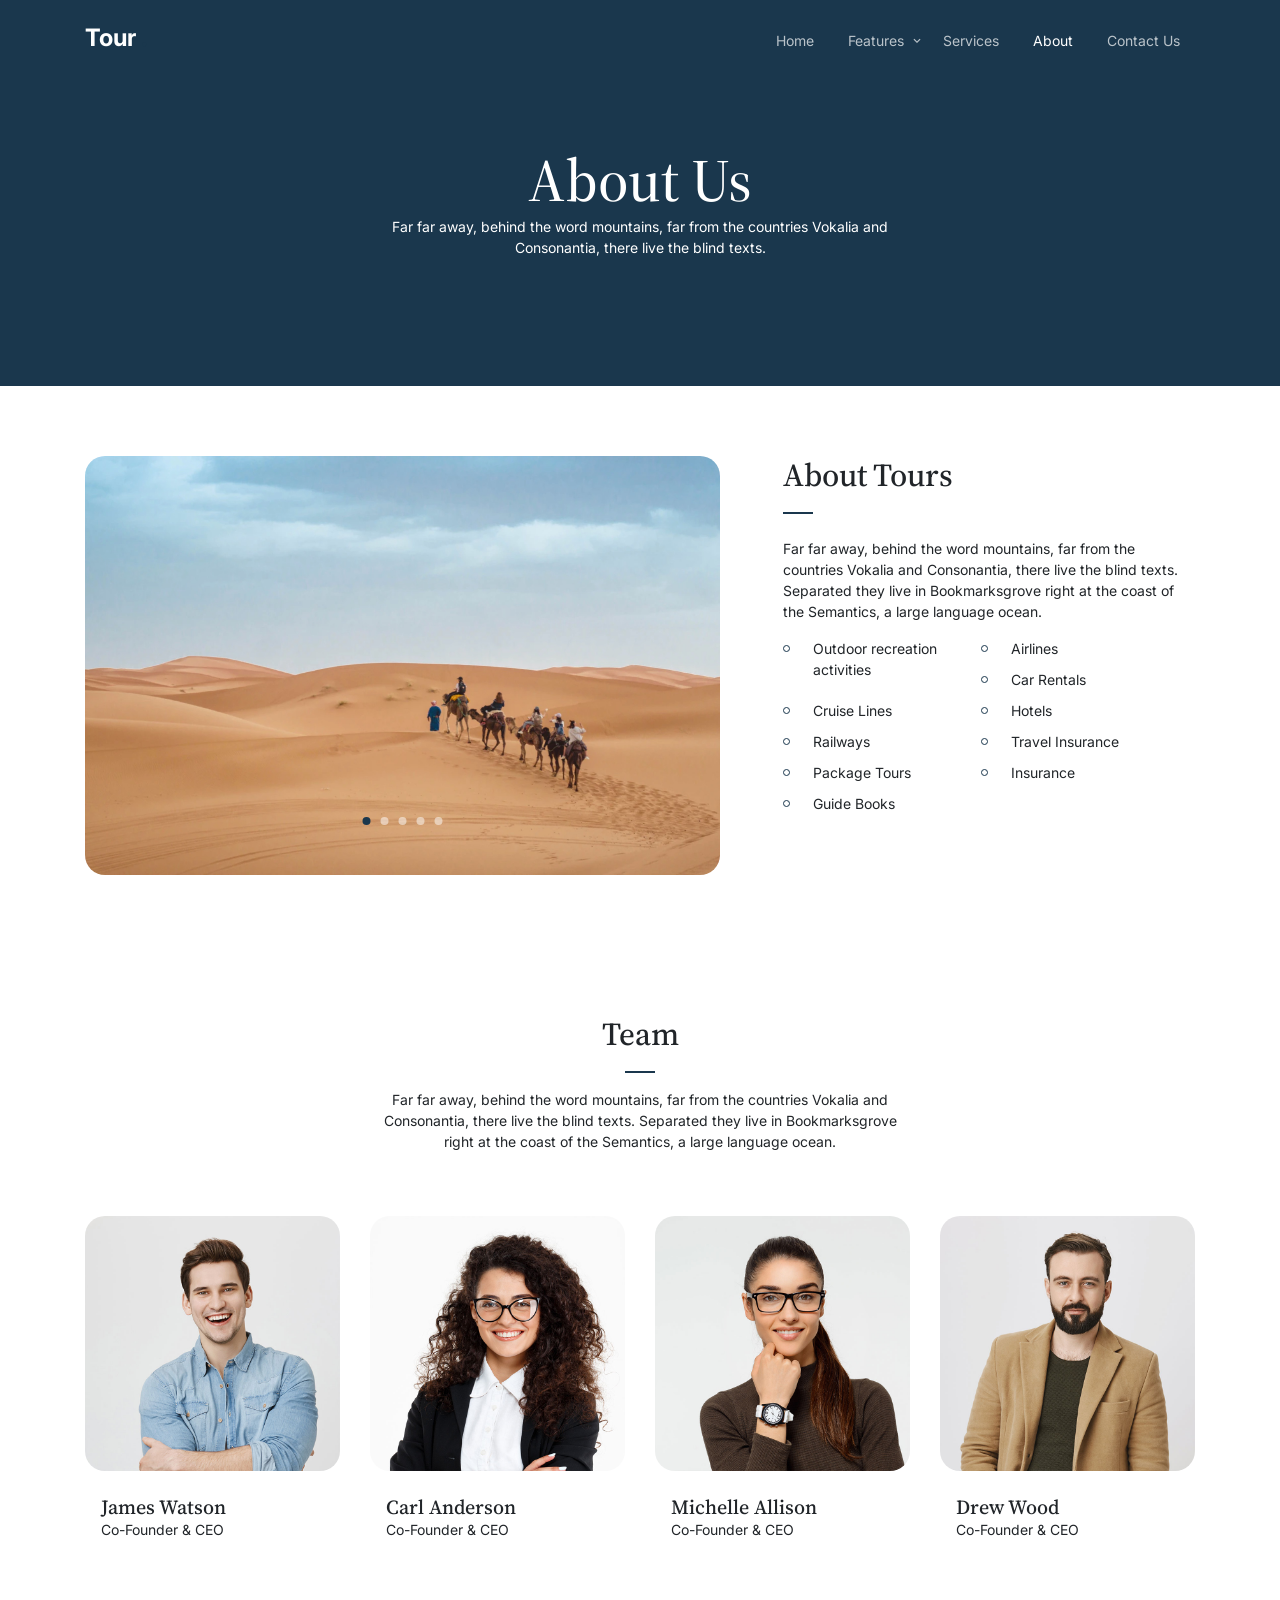
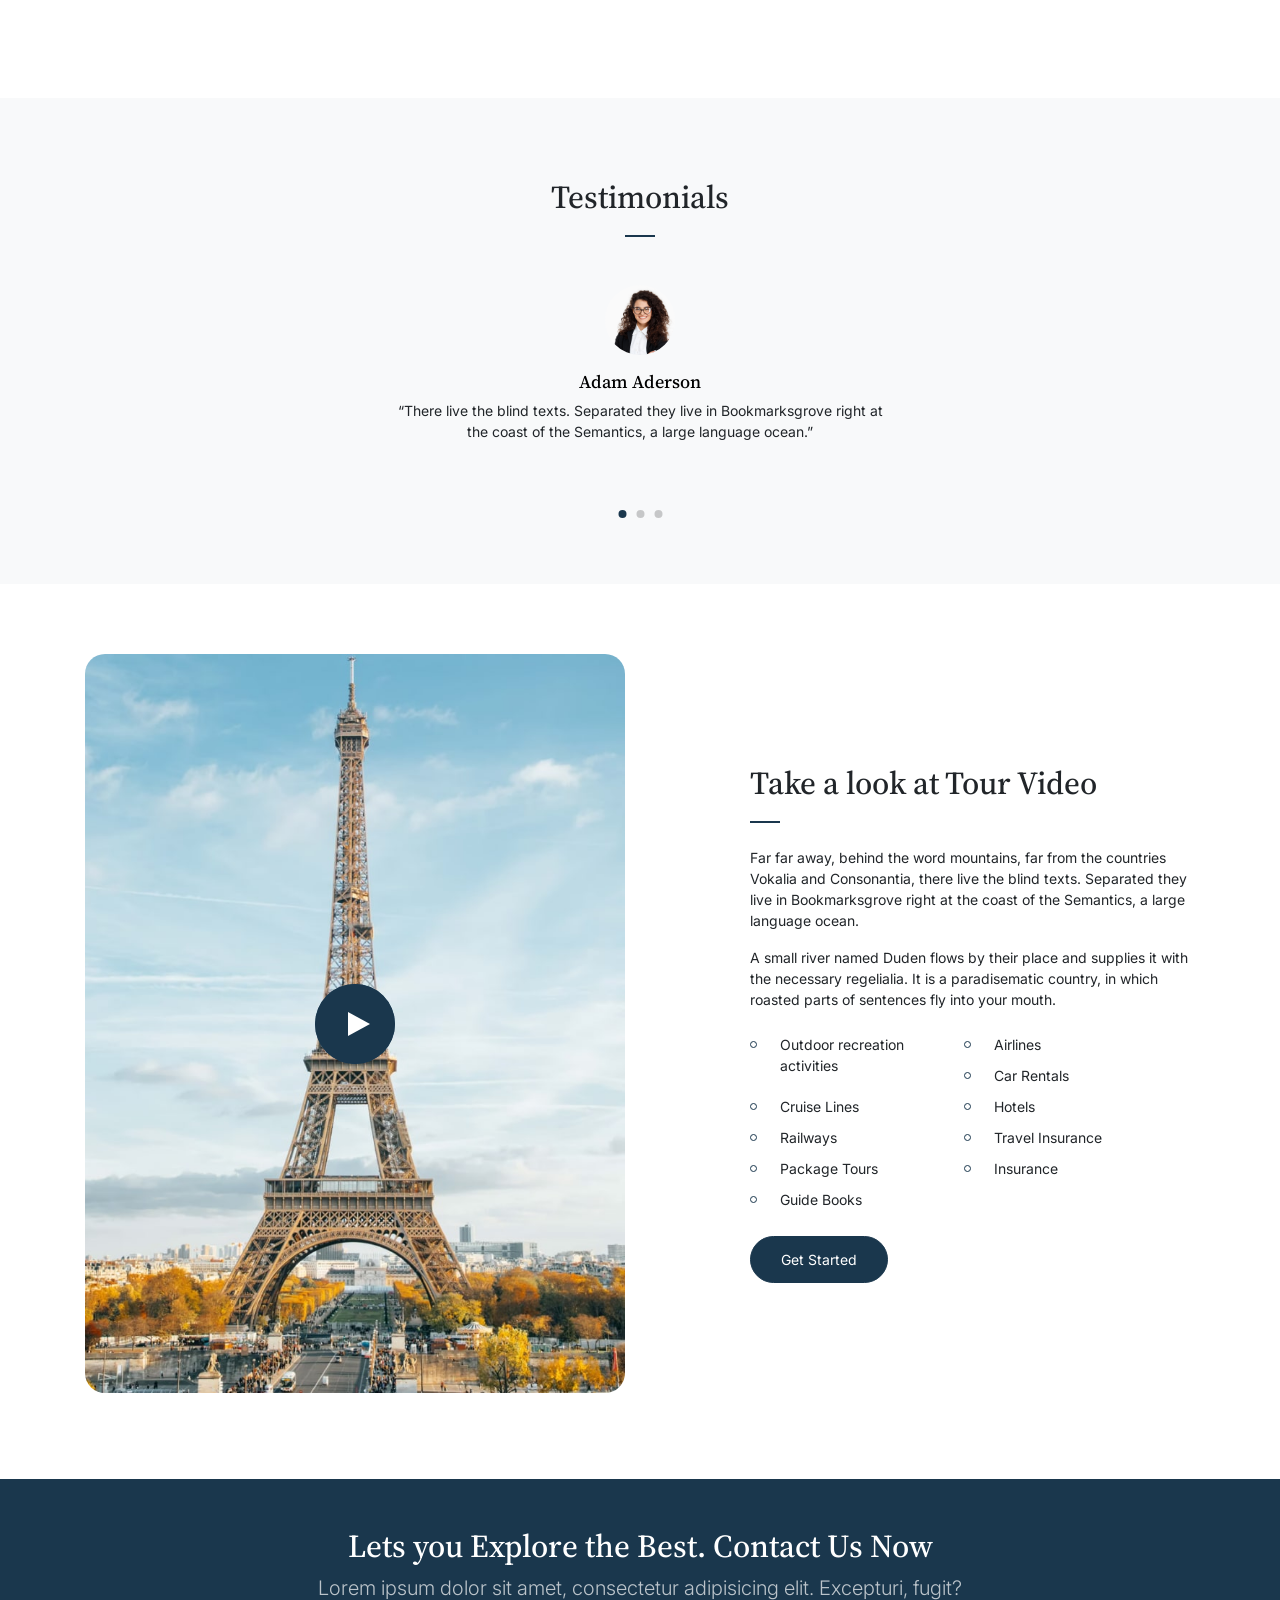
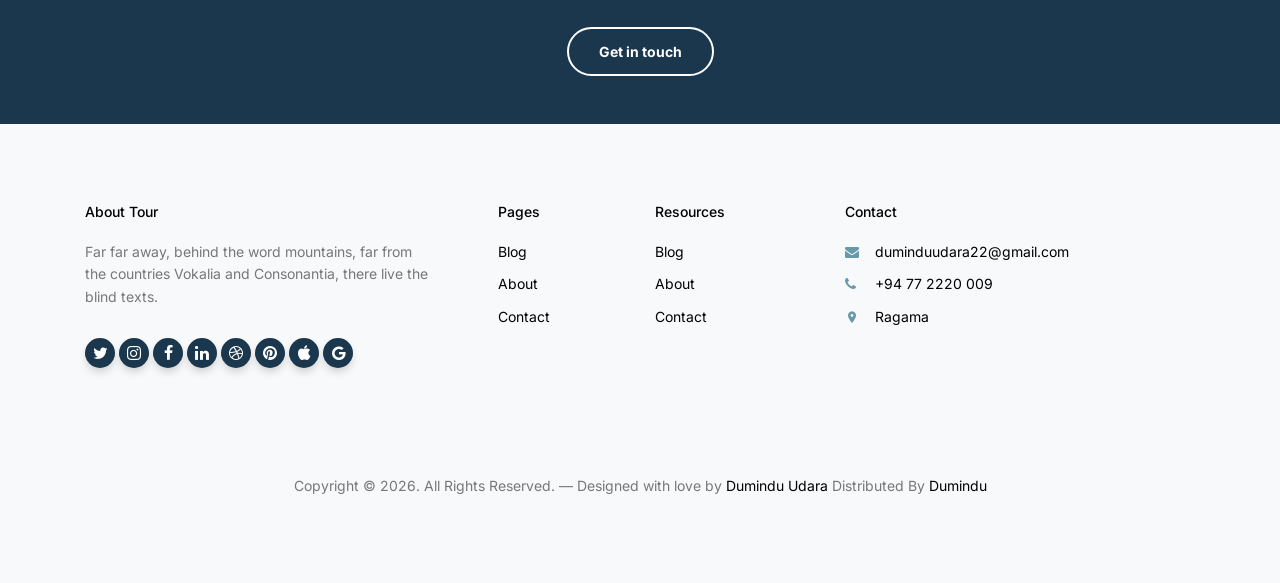
==== commit a2e77b75: "Update footer about.html" ====
--- a/about.html
+++ b/about.html
@@ -325,9 +325,9 @@
                         <div class="widget">
                             <h3 class="heading">Contact</h3>
                             <ul class="list-unstyled quick-info links">
-                                <li class="email"><a href="#">mail@example.com</a></li>
-                                <li class="phone"><a href="#">+1 222 212 3819</a></li>
-                                <li class="address"><a href="#">43 Raymouth Rd. Baltemoer, London 3910</a></li>
+                                <li class="email"><a href="#">duminduudara22@gmail.com</a></li>
+                                <li class="phone"><a href="#">+94 77 2220 009</a></li>
+                                <li class="address"><a href="#">Ragama</a></li>
                             </ul>
                         </div>
                     </div>
@@ -344,8 +344,8 @@
                         <p>Copyright &copy;
                             <script>
                                 document.write(new Date().getFullYear());
-                            </script>. All Rights Reserved. &mdash; Designed with love by <a href="https://untree.co" class="link-highlight">Untree.co</a>
-                            <!-- License information: https://untree.co/license/ -->Distributed By <a href="https://themewagon.com" target="_blank">ThemeWagon</a>
+                            </script>. All Rights Reserved. &mdash; Designed with love by <a href="https://untree.co" class="link-highlight">Dumindu Udara</a>
+                            <!-- License information: https://untree.co/license/ -->Distributed By <a href="https://themewagon.com" target="_blank">Dumindu</a>
                         </p>
                     </div>
 
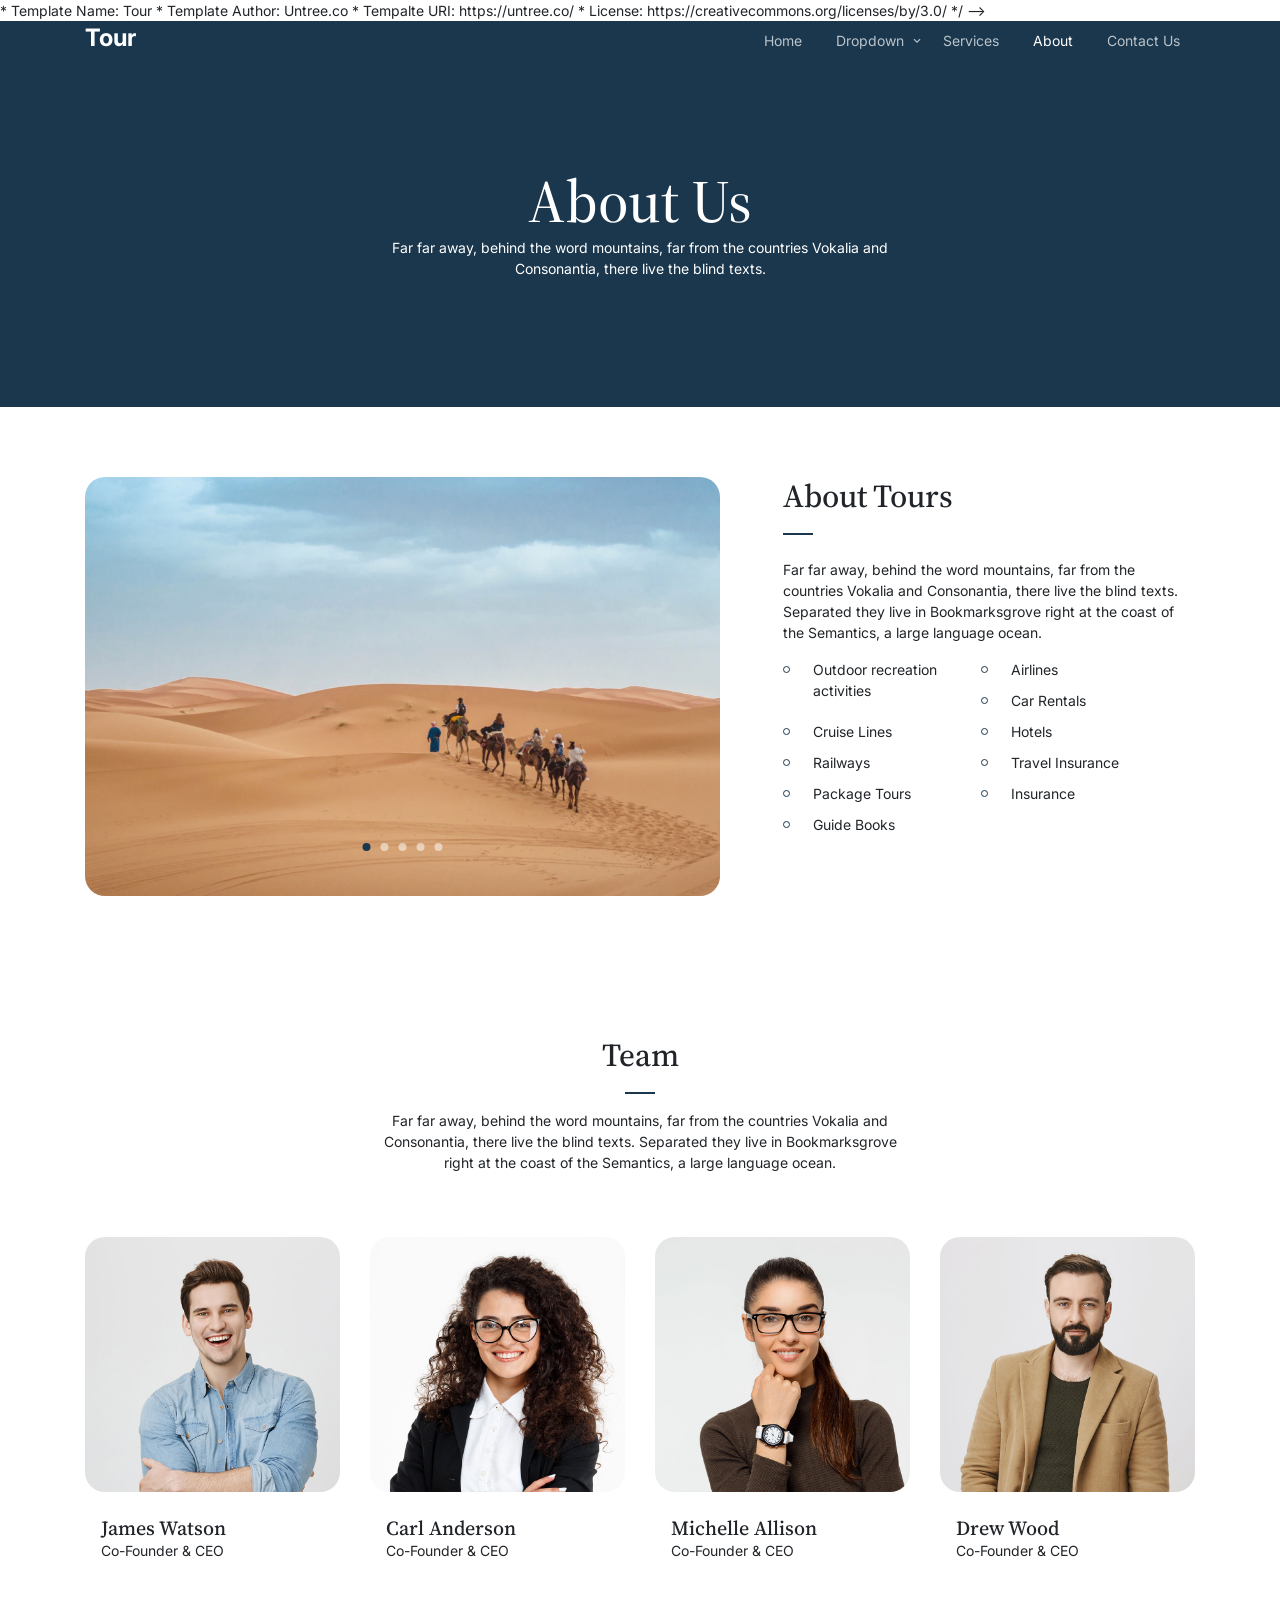
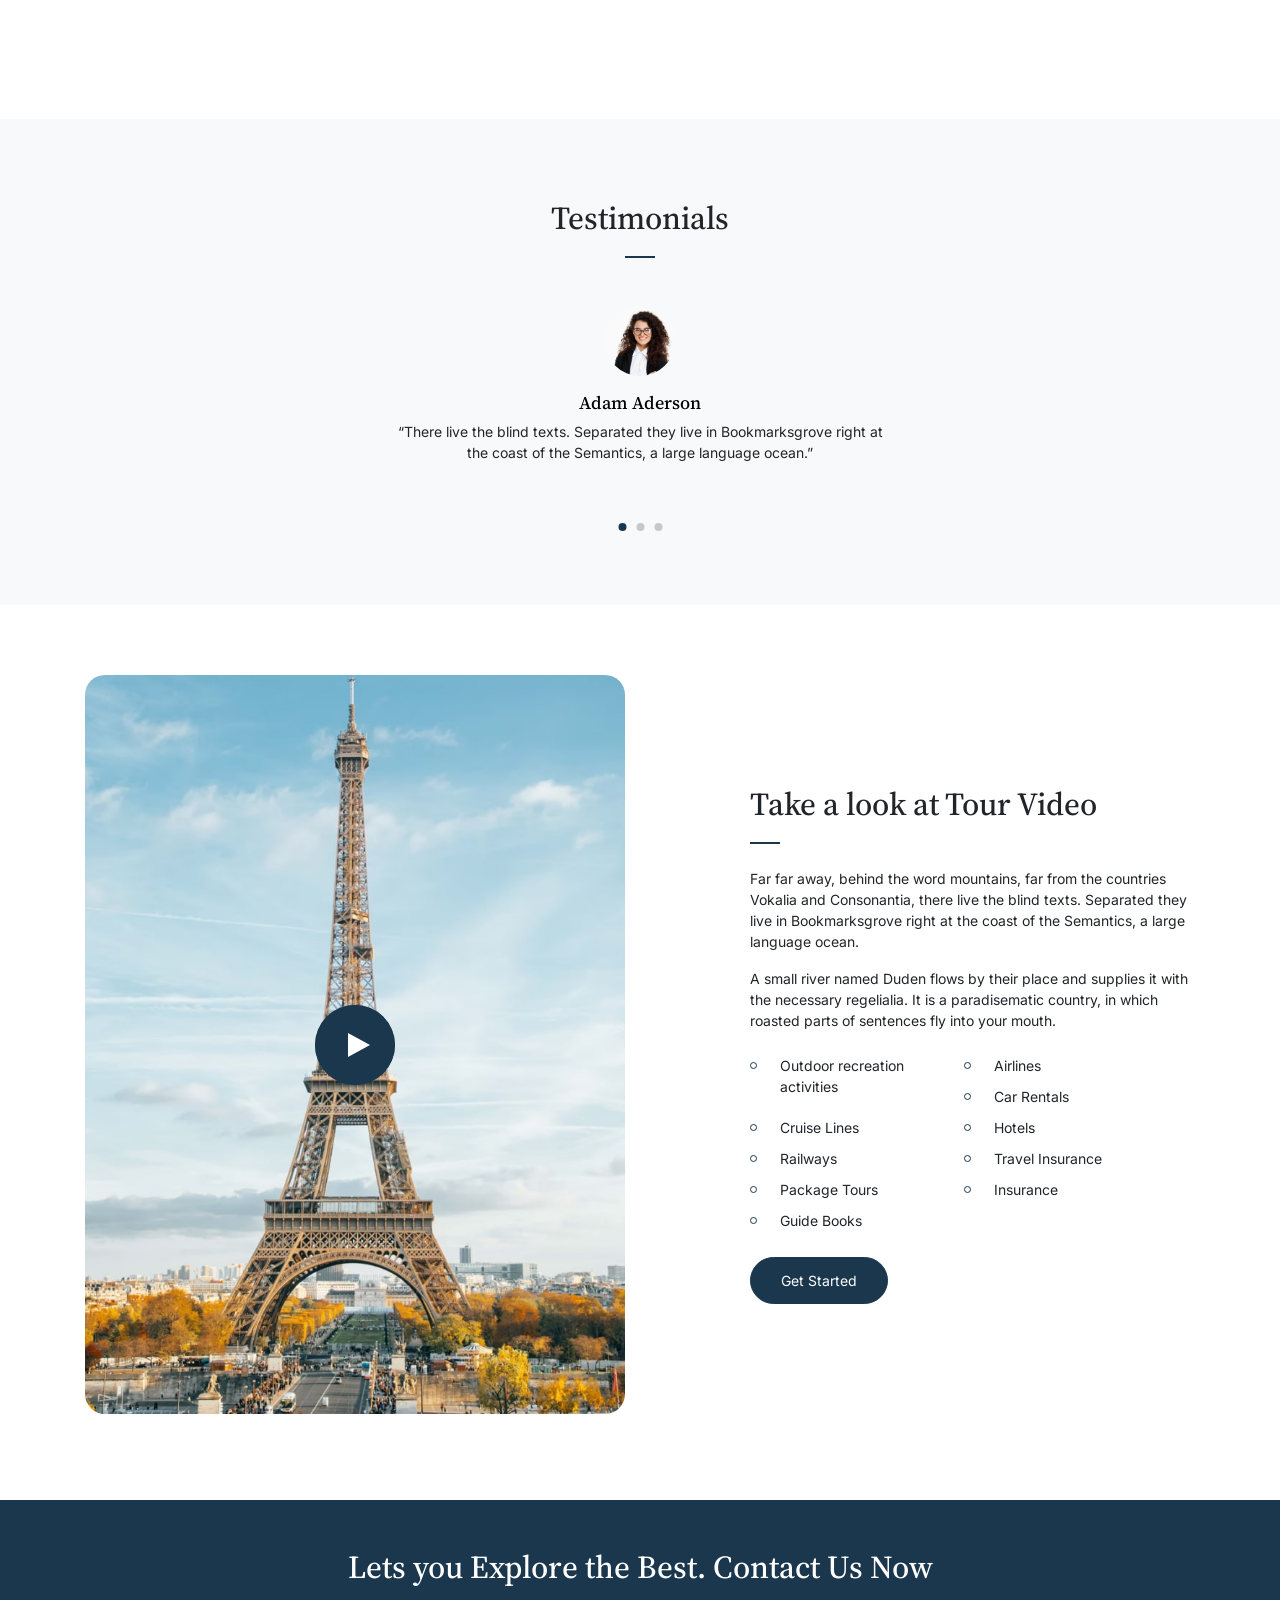
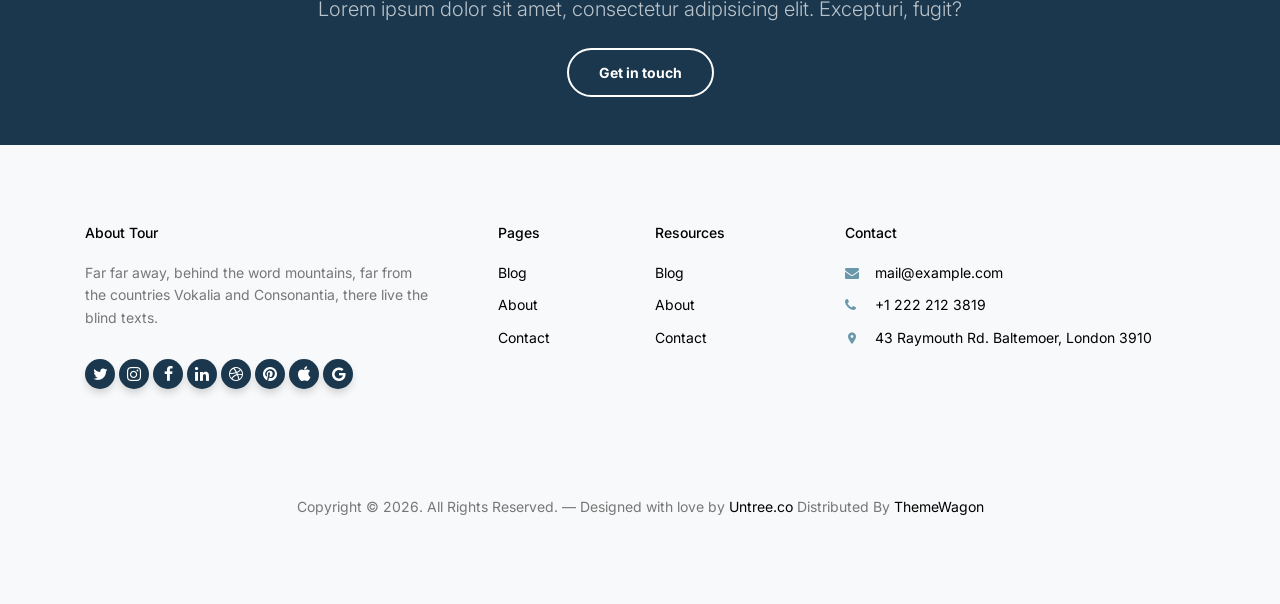
==== commit 4c4ada28: "Update about.html" ====
--- a/about.html
+++ b/about.html
@@ -1,381 +1,401 @@
+* Template Name: Tour
+* Template Author: Untree.co
+* Tempalte URI: https://untree.co/
+* License: https://creativecommons.org/licenses/by/3.0/
+*/ -->
 <!doctype html>
 <html lang="en">
 
 <head>
-    <meta charset="utf-8">
-    <meta name="viewport" content="width=device-width, initial-scale=1, shrink-to-fit=no">
-    <meta name="author" content="Untree.co">
-    <link rel="shortcut icon" href="favicon.png">
-
-    <meta name="description" content="" />
-    <meta name="keywords" content="bootstrap, bootstrap4" />
-
-    <link rel="preconnect" href="https://fonts.googleapis.com">
-    <link rel="preconnect" href="https://fonts.gstatic.com" crossorigin>
-    <link href="https://fonts.googleapis.com/css2?family=Inter:wght@400;700&family=Source+Serif+Pro:wght@400;700&display=swap" rel="stylesheet">
-
-    <link rel="stylesheet" href="css/bootstrap.min.css">
-    <link rel="stylesheet" href="css/owl.carousel.min.css">
-    <link rel="stylesheet" href="css/owl.theme.default.min.css">
-    <link rel="stylesheet" href="css/jquery.fancybox.min.css">
-    <link rel="stylesheet" href="fonts/icomoon/style.css">
-    <link rel="stylesheet" href="fonts/flaticon/font/flaticon.css">
-    <link rel="stylesheet" href="css/daterangepicker.css">
-    <link rel="stylesheet" href="css/aos.css">
-    <link rel="stylesheet" href="css/style.css">
-
-    <title> Travel Agency </title>
+  <meta charset="utf-8">
+  <meta name="viewport" content="width=device-width, initial-scale=1, shrink-to-fit=no">
+  <meta name="author" content="Untree.co">
+  <link rel="shortcut icon" href="favicon.png">
+
+  <meta name="description" content="" />
+  <meta name="keywords" content="bootstrap, bootstrap4" />
+
+  <link rel="preconnect" href="https://fonts.googleapis.com">
+  <link rel="preconnect" href="https://fonts.gstatic.com" crossorigin>
+  <link
+    href="https://fonts.googleapis.com/css2?family=Inter:wght@400;700&family=Source+Serif+Pro:wght@400;700&display=swap"
+    rel="stylesheet">
+
+  <link rel="stylesheet" href="css/bootstrap.min.css">
+  <link rel="stylesheet" href="css/owl.carousel.min.css">
+  <link rel="stylesheet" href="css/owl.theme.default.min.css">
+  <link rel="stylesheet" href="css/jquery.fancybox.min.css">
+  <link rel="stylesheet" href="fonts/icomoon/style.css">
+  <link rel="stylesheet" href="fonts/flaticon/font/flaticon.css">
+  <link rel="stylesheet" href="css/daterangepicker.css">
+  <link rel="stylesheet" href="css/aos.css">
+  <link rel="stylesheet" href="css/style.css">
+
+  <title>Tour Free Bootstrap Template for Travel Agency by Untree.co</title>
 </head>
 
 <body>
 
 
-    <div class="site-mobile-menu site-navbar-target">
-        <div class="site-mobile-menu-header">
-            <div class="site-mobile-menu-close">
-                <span class="icofont-close js-menu-toggle"></span>
-            </div>
-        </div>
-        <div class="site-mobile-menu-body"></div>
-    </div>
-
-    <nav class="site-nav">
-        <div class="container">
-            <div class="site-navigation">
-                <a href="index.html" class="logo m-0">Tour <span class="text-primary">.</span></a>
-
-                <ul class="js-clone-nav d-none d-lg-inline-block text-left site-menu float-right">
-                    <li><a href="index.html">Home</a></li>
-                    <li class="has-children">
-                        <a href="#">Features</a>
-                        <ul class="dropdown">
-                            <li><a href="elements.html">Elements</a></li>
-                            <li><a href="#">Hotel Details</a></li>
-                            <li class="has-children">
-                                <a href="#">Vehicle Details</a>
-                                <ul class="dropdown">
-                                    <li><a href="#">Sub Menu One</a></li>
-                                    <li><a href="#">Sub Menu Two</a></li>
-                                    <li><a href="#">Sub Menu Three</a></li>
-                                </ul>
-                            </li>
-                            <li><a href="#">Menu Three</a></li>
-                        </ul>
-                    </li>
-                    <li><a href="services.html">Services</a></li>
-                    <li class="active"><a href="about.html">About</a></li>
-                    <li><a href="contact.html">Contact Us</a></li>
+  <div class="site-mobile-menu site-navbar-target">
+    <div class="site-mobile-menu-header">
+      <div class="site-mobile-menu-close">
+        <span class="icofont-close js-menu-toggle"></span>
+      </div>
+    </div>
+    <div class="site-mobile-menu-body"></div>
+  </div>
+
+  <nav class="site-nav">
+    <div class="container">
+      <div class="site-navigation">
+        <a href="index.html" class="logo m-0">Tour <span class="text-primary">.</span></a>
+
+        <ul class="js-clone-nav d-none d-lg-inline-block text-left site-menu float-right">
+          <li><a href="index.html">Home</a></li>
+          <li class="has-children">
+            <a href="#">Dropdown</a>
+            <ul class="dropdown">
+              <li><a href="elements.html">Elements</a></li>
+              <li><a href="#">Menu One</a></li>
+              <li class="has-children">
+                <a href="#">Menu Two</a>
+                <ul class="dropdown">
+                  <li><a href="#">Sub Menu One</a></li>
+                  <li><a href="#">Sub Menu Two</a></li>
+                  <li><a href="#">Sub Menu Three</a></li>
                 </ul>
-
-                <a href="#" class="burger ml-auto float-right site-menu-toggle js-menu-toggle d-inline-block d-lg-none light" data-toggle="collapse" data-target="#main-navbar">
-                    <span></span>
-                </a>
-
-            </div>
-        </div>
-    </nav>
-
-
-    <div class="hero hero-inner">
-        <div class="container">
-            <div class="row align-items-center">
-                <div class="col-lg-6 mx-auto text-center">
-                    <div class="intro-wrap">
-                        <h1 class="mb-0">About Us</h1>
-                        <p class="text-white">Far far away, behind the word mountains, far from the countries Vokalia and Consonantia, there live the blind texts. </p>
-                    </div>
-                </div>
-            </div>
-        </div>
-    </div>
-
-
-
-    <div class="untree_co-section">
-        <div class="container">
-            <div class="row">
-                <div class="col-lg-7">
-                    <div class="owl-single dots-absolute owl-carousel">
-                        <img src="images/slider-1.jpg" alt="Free HTML Template by Untree.co" class="img-fluid rounded-20">
-                        <img src="images/slider-2.jpg" alt="Free HTML Template by Untree.co" class="img-fluid rounded-20">
-                        <img src="images/slider-3.jpg" alt="Free HTML Template by Untree.co" class="img-fluid rounded-20">
-                        <img src="images/slider-4.jpg" alt="Free HTML Template by Untree.co" class="img-fluid rounded-20">
-                        <img src="images/slider-5.jpg" alt="Free HTML Template by Untree.co" class="img-fluid rounded-20">
-                    </div>
-                </div>
-                <div class="col-lg-5 pl-lg-5 ml-auto">
-                    <h2 class="section-title mb-4">About Tours</h2>
-                    <p>Far far away, behind the word mountains, far from the countries Vokalia and Consonantia, there live the blind texts. Separated they live in Bookmarksgrove right at the coast of the Semantics, a large language ocean.
-                    </p>
-                    <ul class="list-unstyled two-col clearfix">
-                        <li>Outdoor recreation activities</li>
-                        <li>Airlines</li>
-                        <li>Car Rentals</li>
-                        <li>Cruise Lines</li>
-                        <li>Hotels</li>
-                        <li>Railways</li>
-                        <li>Travel Insurance</li>
-                        <li>Package Tours</li>
-                        <li>Insurance</li>
-                        <li>Guide Books</li>
-                    </ul>
-                </div>
-            </div>
-        </div>
-    </div>
-
-    <div class="untree_co-section">
-        <div class="container">
-            <div class="row justify-content-center mb-5">
-                <div class="col-md-6 text-center">
-                    <h2 class="section-title mb-3 text-center">Team</h2>
-                    <p>Far far away, behind the word mountains, far from the countries Vokalia and Consonantia, there live the blind texts. Separated they live in Bookmarksgrove right at the coast of the Semantics, a large language ocean.
-                    </p>
-                </div>
-            </div>
-
-            <div class="row">
-                <div class="col-lg-3 mb-4">
-                    <div class="team">
-                        <img src="images/person_1.jpg" alt="Image" class="img-fluid mb-4 rounded-20">
-                        <div class="px-3">
-                            <h3 class="mb-0">James Watson</h3>
-                            <p>Co-Founder &amp; CEO</p>
-                        </div>
-                    </div>
-                </div>
-                <div class="col-lg-3 mb-4">
-                    <div class="team">
-                        <img src="images/person_2.jpg" alt="Image" class="img-fluid mb-4 rounded-20">
-                        <div class="px-3">
-                            <h3 class="mb-0">Carl Anderson</h3>
-                            <p>Co-Founder &amp; CEO</p>
-                        </div>
-                    </div>
-                </div>
-
-                <div class="col-lg-3 mb-4">
-                    <div class="team">
-                        <img src="images/person_4.jpg" alt="Image" class="img-fluid mb-4 rounded-20">
-                        <div class="px-3">
-                            <h3 class="mb-0">Michelle Allison</h3>
-                            <p>Co-Founder &amp; CEO</p>
-                        </div>
-                    </div>
-                </div>
-                <div class="col-lg-3 mb-4">
-                    <div class="team">
-                        <img src="images/person_3.jpg" alt="Image" class="img-fluid mb-4 rounded-20">
-                        <div class="px-3">
-                            <h3 class="mb-0">Drew Wood</h3>
-                            <p>Co-Founder &amp; CEO</p>
-                        </div>
-                    </div>
-                </div>
-
-            </div>
-
-        </div>
-    </div>
-
-
-
-
-    <div class="untree_co-section testimonial-section mt-5">
-        <div class="container">
-            <div class="row justify-content-center">
-                <div class="col-lg-7 text-center">
-                    <h2 class="section-title text-center mb-5">Testimonials</h2>
-
-                    <div class="owl-single owl-carousel no-nav">
-                        <div class="testimonial mx-auto">
-                            <figure class="img-wrap">
-                                <img src="images/person_2.jpg" alt="Image" class="img-fluid">
-                            </figure>
-                            <h3 class="name">Adam Aderson</h3>
-                            <blockquote>
-                                <p>&ldquo;There live the blind texts. Separated they live in Bookmarksgrove right at the coast of the Semantics, a large language ocean.&rdquo;</p>
-                            </blockquote>
-                        </div>
-
-                        <div class="testimonial mx-auto">
-                            <figure class="img-wrap">
-                                <img src="images/person_3.jpg" alt="Image" class="img-fluid">
-                            </figure>
-                            <h3 class="name">Lukas Devlin</h3>
-                            <blockquote>
-                                <p>&ldquo;There live the blind texts. Separated they live in Bookmarksgrove right at the coast of the Semantics, a large language ocean.&rdquo;</p>
-                            </blockquote>
-                        </div>
-
-                        <div class="testimonial mx-auto">
-                            <figure class="img-wrap">
-                                <img src="images/person_4.jpg" alt="Image" class="img-fluid">
-                            </figure>
-                            <h3 class="name">Kayla Bryant</h3>
-                            <blockquote>
-                                <p>&ldquo;There live the blind texts. Separated they live in Bookmarksgrove right at the coast of the Semantics, a large language ocean.&rdquo;</p>
-                            </blockquote>
-                        </div>
-
-                    </div>
-
-                </div>
-            </div>
-        </div>
-    </div>
-
-    <div class="untree_co-section">
-        <div class="container">
-            <div class="row justify-content-between align-items-center">
-
-                <div class="col-lg-6">
-                    <figure class="img-play-video">
-                        <a id="play-video" class="video-play-button" href="https://www.youtube.com/watch?v=mwtbEGNABWU" data-fancybox>
-                            <span></span>
-                        </a>
-                        <img src="images/hero-slider-2.jpg" alt="Image" class="img-fluid rounded-20">
-                    </figure>
-                </div>
-
-                <div class="col-lg-5">
-                    <h2 class="section-title text-left mb-4">Take a look at Tour Video</h2>
-                    <p>Far far away, behind the word mountains, far from the countries Vokalia and Consonantia, there live the blind texts. Separated they live in Bookmarksgrove right at the coast of the Semantics, a large language ocean.
-                    </p>
-
-                    <p class="mb-4">A small river named Duden flows by their place and supplies it with the necessary regelialia. It is a paradisematic country, in which roasted parts of sentences fly into your mouth.</p>
-
-                    <ul class="list-unstyled two-col clearfix">
-                        <li>Outdoor recreation activities</li>
-                        <li>Airlines</li>
-                        <li>Car Rentals</li>
-                        <li>Cruise Lines</li>
-                        <li>Hotels</li>
-                        <li>Railways</li>
-                        <li>Travel Insurance</li>
-                        <li>Package Tours</li>
-                        <li>Insurance</li>
-                        <li>Guide Books</li>
-                    </ul>
-
-                    <p><a href="#" class="btn btn-primary">Get Started</a></p>
-
-
-                </div>
-            </div>
-        </div>
-    </div>
-
-    <div class="py-5 cta-section">
-        <div class="container">
-            <div class="row text-center">
-                <div class="col-md-12">
-                    <h2 class="mb-2 text-white">Lets you Explore the Best. Contact Us Now</h2>
-                    <p class="mb-4 lead text-white text-white-opacity">Lorem ipsum dolor sit amet, consectetur adipisicing elit. Excepturi, fugit?</p>
-                    <p class="mb-0"><a href="contact.html" class="btn btn-outline-white text-white btn-md font-weight-bold">Get in
+                
+              </li>
+              <li><a href="#">Menu Three</a></li>
+            </ul>
+          </li>
+          <li><a href="services.html">Services</a></li>
+          <li class="active"><a href="about.html">About</a></li>
+          <li><a href="contact.html">Contact Us</a></li>
+        </ul>
+
+        <a href="#" class="burger ml-auto float-right site-menu-toggle js-menu-toggle d-inline-block d-lg-none light"
+          data-toggle="collapse" data-target="#main-navbar">
+          <span></span>
+        </a>
+
+      </div>
+    </div>
+  </nav>
+
+
+  <div class="hero hero-inner">
+    <div class="container">
+      <div class="row align-items-center">
+        <div class="col-lg-6 mx-auto text-center">
+          <div class="intro-wrap">
+            <h1 class="mb-0">About Us</h1>
+            <p class="text-white">Far far away, behind the word mountains, far from the countries Vokalia and
+              Consonantia, there live the blind texts. </p>
+          </div>
+        </div>
+      </div>
+    </div>
+  </div>
+
+
+
+  <div class="untree_co-section">
+    <div class="container">
+      <div class="row">
+        <div class="col-lg-7">
+          <div class="owl-single dots-absolute owl-carousel">
+            <img src="images/slider-1.jpg" alt="Free HTML Template by Untree.co" class="img-fluid rounded-20">
+            <img src="images/slider-2.jpg" alt="Free HTML Template by Untree.co" class="img-fluid rounded-20">
+            <img src="images/slider-3.jpg" alt="Free HTML Template by Untree.co" class="img-fluid rounded-20">
+            <img src="images/slider-4.jpg" alt="Free HTML Template by Untree.co" class="img-fluid rounded-20">
+            <img src="images/slider-5.jpg" alt="Free HTML Template by Untree.co" class="img-fluid rounded-20">
+          </div>
+        </div>
+        <div class="col-lg-5 pl-lg-5 ml-auto">
+          <h2 class="section-title mb-4">About Tours</h2>
+          <p>Far far away, behind the word mountains, far from the countries Vokalia and Consonantia, there live the
+            blind texts. Separated they live in Bookmarksgrove right at the coast of the Semantics, a large language
+            ocean.</p>
+          <ul class="list-unstyled two-col clearfix">
+            <li>Outdoor recreation activities</li>
+            <li>Airlines</li>
+            <li>Car Rentals</li>
+            <li>Cruise Lines</li>
+            <li>Hotels</li>
+            <li>Railways</li>
+            <li>Travel Insurance</li>
+            <li>Package Tours</li>
+            <li>Insurance</li>
+            <li>Guide Books</li>
+          </ul>
+        </div>
+      </div>
+    </div>
+  </div>
+
+  <div class="untree_co-section">
+    <div class="container">
+      <div class="row justify-content-center mb-5">
+        <div class="col-md-6 text-center">
+          <h2 class="section-title mb-3 text-center">Team</h2>
+          <p>Far far away, behind the word mountains, far from the countries Vokalia and Consonantia, there live the
+            blind texts. Separated they live in Bookmarksgrove right at the coast of the Semantics, a large language
+            ocean.</p>
+        </div>
+      </div>
+
+      <div class="row">
+        <div class="col-lg-3 mb-4">
+          <div class="team">
+            <img src="images/person_1.jpg" alt="Image" class="img-fluid mb-4 rounded-20">
+            <div class="px-3">
+              <h3 class="mb-0">James Watson</h3>
+              <p>Co-Founder &amp; CEO</p>
+            </div>
+          </div>
+        </div>
+        <div class="col-lg-3 mb-4">
+          <div class="team">
+            <img src="images/person_2.jpg" alt="Image" class="img-fluid mb-4 rounded-20">
+            <div class="px-3">
+              <h3 class="mb-0">Carl Anderson</h3>
+              <p>Co-Founder &amp; CEO</p>
+            </div>
+          </div>
+        </div>
+
+        <div class="col-lg-3 mb-4">
+          <div class="team">
+            <img src="images/person_4.jpg" alt="Image" class="img-fluid mb-4 rounded-20">
+            <div class="px-3">
+              <h3 class="mb-0">Michelle Allison</h3>
+              <p>Co-Founder &amp; CEO</p>
+            </div>
+          </div>
+        </div>
+        <div class="col-lg-3 mb-4">
+          <div class="team">
+            <img src="images/person_3.jpg" alt="Image" class="img-fluid mb-4 rounded-20">
+            <div class="px-3">
+              <h3 class="mb-0">Drew Wood</h3>
+              <p>Co-Founder &amp; CEO</p>
+            </div>
+          </div>
+        </div>
+
+      </div>
+
+    </div>
+  </div>
+
+
+
+
+  <div class="untree_co-section testimonial-section mt-5">
+    <div class="container">
+      <div class="row justify-content-center">
+        <div class="col-lg-7 text-center">
+          <h2 class="section-title text-center mb-5">Testimonials</h2>
+
+          <div class="owl-single owl-carousel no-nav">
+            <div class="testimonial mx-auto">
+              <figure class="img-wrap">
+                <img src="images/person_2.jpg" alt="Image" class="img-fluid">
+              </figure>
+              <h3 class="name">Adam Aderson</h3>
+              <blockquote>
+                <p>&ldquo;There live the blind texts. Separated they live in Bookmarksgrove right at the coast of the
+                  Semantics, a large language ocean.&rdquo;</p>
+              </blockquote>
+            </div>
+
+            <div class="testimonial mx-auto">
+              <figure class="img-wrap">
+                <img src="images/person_3.jpg" alt="Image" class="img-fluid">
+              </figure>
+              <h3 class="name">Lukas Devlin</h3>
+              <blockquote>
+                <p>&ldquo;There live the blind texts. Separated they live in Bookmarksgrove right at the coast of the
+                  Semantics, a large language ocean.&rdquo;</p>
+              </blockquote>
+            </div>
+
+            <div class="testimonial mx-auto">
+              <figure class="img-wrap">
+                <img src="images/person_4.jpg" alt="Image" class="img-fluid">
+              </figure>
+              <h3 class="name">Kayla Bryant</h3>
+              <blockquote>
+                <p>&ldquo;There live the blind texts. Separated they live in Bookmarksgrove right at the coast of the
+                  Semantics, a large language ocean.&rdquo;</p>
+              </blockquote>
+            </div>
+
+          </div>
+
+        </div>
+      </div>
+    </div>
+  </div>
+
+  <div class="untree_co-section">
+    <div class="container">
+      <div class="row justify-content-between align-items-center">
+
+        <div class="col-lg-6">
+          <figure class="img-play-video">
+            <a id="play-video" class="video-play-button" href="https://www.youtube.com/watch?v=mwtbEGNABWU"
+              data-fancybox>
+              <span></span>
+            </a>
+            <img src="images/hero-slider-2.jpg" alt="Image" class="img-fluid rounded-20">
+          </figure>
+        </div>
+
+        <div class="col-lg-5">
+          <h2 class="section-title text-left mb-4">Take a look at Tour Video</h2>
+          <p>Far far away, behind the word mountains, far from the countries Vokalia and Consonantia, there live the
+            blind texts. Separated they live in Bookmarksgrove right at the coast of the Semantics, a large language
+            ocean.</p>
+
+          <p class="mb-4">A small river named Duden flows by their place and supplies it with the necessary regelialia.
+            It is a paradisematic country, in which roasted parts of sentences fly into your mouth.</p>
+
+          <ul class="list-unstyled two-col clearfix">
+            <li>Outdoor recreation activities</li>
+            <li>Airlines</li>
+            <li>Car Rentals</li>
+            <li>Cruise Lines</li>
+            <li>Hotels</li>
+            <li>Railways</li>
+            <li>Travel Insurance</li>
+            <li>Package Tours</li>
+            <li>Insurance</li>
+            <li>Guide Books</li>
+          </ul>
+
+          <p><a href="#" class="btn btn-primary">Get Started</a></p>
+
+
+        </div>
+      </div>
+    </div>
+  </div>
+
+  <div class="py-5 cta-section">
+    <div class="container">
+      <div class="row text-center">
+        <div class="col-md-12">
+          <h2 class="mb-2 text-white">Lets you Explore the Best. Contact Us Now</h2>
+          <p class="mb-4 lead text-white text-white-opacity">Lorem ipsum dolor sit amet, consectetur adipisicing elit.
+            Excepturi, fugit?</p>
+          <p class="mb-0"><a href="booking.html" class="btn btn-outline-white text-white btn-md font-weight-bold">Get in
               touch</a></p>
-                </div>
-            </div>
-        </div>
-    </div>
-
-    <div class="site-footer">
-        <div class="inner first">
-            <div class="container">
-                <div class="row">
-                    <div class="col-md-6 col-lg-4">
-                        <div class="widget">
-                            <h3 class="heading">About Tour</h3>
-                            <p>Far far away, behind the word mountains, far from the countries Vokalia and Consonantia, there live the blind texts.</p>
-                        </div>
-                        <div class="widget">
-                            <ul class="list-unstyled social">
-                                <li><a href="#"><span class="icon-twitter"></span></a></li>
-                                <li><a href="#"><span class="icon-instagram"></span></a></li>
-                                <li><a href="#"><span class="icon-facebook"></span></a></li>
-                                <li><a href="#"><span class="icon-linkedin"></span></a></li>
-                                <li><a href="#"><span class="icon-dribbble"></span></a></li>
-                                <li><a href="#"><span class="icon-pinterest"></span></a></li>
-                                <li><a href="#"><span class="icon-apple"></span></a></li>
-                                <li><a href="#"><span class="icon-google"></span></a></li>
-                            </ul>
-                        </div>
-                    </div>
-                    <div class="col-md-6 col-lg-2 pl-lg-5">
-                        <div class="widget">
-                            <h3 class="heading">Pages</h3>
-                            <ul class="links list-unstyled">
-                                <li><a href="#">Blog</a></li>
-                                <li><a href="#">About</a></li>
-                                <li><a href="#">Contact</a></li>
-                            </ul>
-                        </div>
-                    </div>
-                    <div class="col-md-6 col-lg-2">
-                        <div class="widget">
-                            <h3 class="heading">Resources</h3>
-                            <ul class="links list-unstyled">
-                                <li><a href="#">Blog</a></li>
-                                <li><a href="#">About</a></li>
-                                <li><a href="#">Contact</a></li>
-                            </ul>
-                        </div>
-                    </div>
-                    <div class="col-md-6 col-lg-4">
-                        <div class="widget">
-                            <h3 class="heading">Contact</h3>
-                            <ul class="list-unstyled quick-info links">
-                                <li class="email"><a href="#">duminduudara22@gmail.com</a></li>
-                                <li class="phone"><a href="#">+94 77 2220 009</a></li>
-                                <li class="address"><a href="#">Ragama</a></li>
-                            </ul>
-                        </div>
-                    </div>
-                </div>
-            </div>
-        </div>
-
-
-
-        <div class="inner dark">
-            <div class="container">
-                <div class="row text-center">
-                    <div class="col-md-8 mb-3 mb-md-0 mx-auto">
-                        <p>Copyright &copy;
-                            <script>
-                                document.write(new Date().getFullYear());
-                            </script>. All Rights Reserved. &mdash; Designed with love by <a href="https://untree.co" class="link-highlight">Dumindu Udara</a>
-                            <!-- License information: https://untree.co/license/ -->Distributed By <a href="https://themewagon.com" target="_blank">Dumindu</a>
-                        </p>
-                    </div>
-
-                </div>
-            </div>
-        </div>
-    </div>
-
-    <div id="overlayer"></div>
-    <div class="loader">
-        <div class="spinner-border" role="status">
-            <span class="sr-only">Loading...</span>
-        </div>
-    </div>
-
-    <script src="js/jquery-3.4.1.min.js"></script>
-    <script src="js/popper.min.js"></script>
-    <script src="js/bootstrap.min.js"></script>
-    <script src="js/owl.carousel.min.js"></script>
-    <script src="js/jquery.animateNumber.min.js"></script>
-    <script src="js/jquery.waypoints.min.js"></script>
-    <script src="js/jquery.fancybox.min.js"></script>
-    <script src="js/aos.js"></script>
-    <script src="js/moment.min.js"></script>
-    <script src="js/daterangepicker.js"></script>
-
-    <script src="js/typed.js"></script>
-
-    <script src="js/custom.js"></script>
+        </div>
+      </div>
+    </div>
+  </div>
+
+  <div class="site-footer">
+    <div class="inner first">
+      <div class="container">
+        <div class="row">
+          <div class="col-md-6 col-lg-4">
+            <div class="widget">
+              <h3 class="heading">About Tour</h3>
+              <p>Far far away, behind the word mountains, far from the countries Vokalia and Consonantia, there live the
+                blind texts.</p>
+            </div>
+            <div class="widget">
+              <ul class="list-unstyled social">
+                <li><a href="#"><span class="icon-twitter"></span></a></li>
+                <li><a href="#"><span class="icon-instagram"></span></a></li>
+                <li><a href="#"><span class="icon-facebook"></span></a></li>
+                <li><a href="#"><span class="icon-linkedin"></span></a></li>
+                <li><a href="#"><span class="icon-dribbble"></span></a></li>
+                <li><a href="#"><span class="icon-pinterest"></span></a></li>
+                <li><a href="#"><span class="icon-apple"></span></a></li>
+                <li><a href="#"><span class="icon-google"></span></a></li>
+              </ul>
+            </div>
+          </div>
+          <div class="col-md-6 col-lg-2 pl-lg-5">
+            <div class="widget">
+              <h3 class="heading">Pages</h3>
+              <ul class="links list-unstyled">
+                <li><a href="#">Blog</a></li>
+                <li><a href="#">About</a></li>
+                <li><a href="#">Contact</a></li>
+              </ul>
+            </div>
+          </div>
+          <div class="col-md-6 col-lg-2">
+            <div class="widget">
+              <h3 class="heading">Resources</h3>
+              <ul class="links list-unstyled">
+                <li><a href="#">Blog</a></li>
+                <li><a href="#">About</a></li>
+                <li><a href="#">Contact</a></li>
+              </ul>
+            </div>
+          </div>
+          <div class="col-md-6 col-lg-4">
+            <div class="widget">
+              <h3 class="heading">Contact</h3>
+              <ul class="list-unstyled quick-info links">
+                <li class="email"><a href="#">mail@example.com</a></li>
+                <li class="phone"><a href="#">+1 222 212 3819</a></li>
+                <li class="address"><a href="#">43 Raymouth Rd. Baltemoer, London 3910</a></li>
+              </ul>
+            </div>
+          </div>
+        </div>
+      </div>
+    </div>
+
+
+
+    <div class="inner dark">
+      <div class="container">
+        <div class="row text-center">
+          <div class="col-md-8 mb-3 mb-md-0 mx-auto">
+            <p>Copyright &copy;
+              <script>document.write(new Date().getFullYear());</script>. All Rights Reserved. &mdash; Designed with
+              love by <a href="https://untree.co" class="link-highlight">Untree.co</a>
+              <!-- License information: https://untree.co/license/ --> Distributed By <a href="https://themewagon.com"
+                target="_blank">ThemeWagon</a>
+            </p>
+          </div>
+
+        </div>
+      </div>
+    </div>
+  </div>
+
+  <div id="overlayer"></div>
+  <div class="loader">
+    <div class="spinner-border" role="status">
+      <span class="sr-only">Loading...</span>
+    </div>
+  </div>
+
+  <script src="js/jquery-3.4.1.min.js"></script>
+  <script src="js/popper.min.js"></script>
+  <script src="js/bootstrap.min.js"></script>
+  <script src="js/owl.carousel.min.js"></script>
+  <script src="js/jquery.animateNumber.min.js"></script>
+  <script src="js/jquery.waypoints.min.js"></script>
+  <script src="js/jquery.fancybox.min.js"></script>
+  <script src="js/aos.js"></script>
+  <script src="js/moment.min.js"></script>
+  <script src="js/daterangepicker.js"></script>
+
+  <script src="js/typed.js"></script>
+
+  <script src="js/custom.js"></script>
 
 </body>
 
-</html>
+</html>
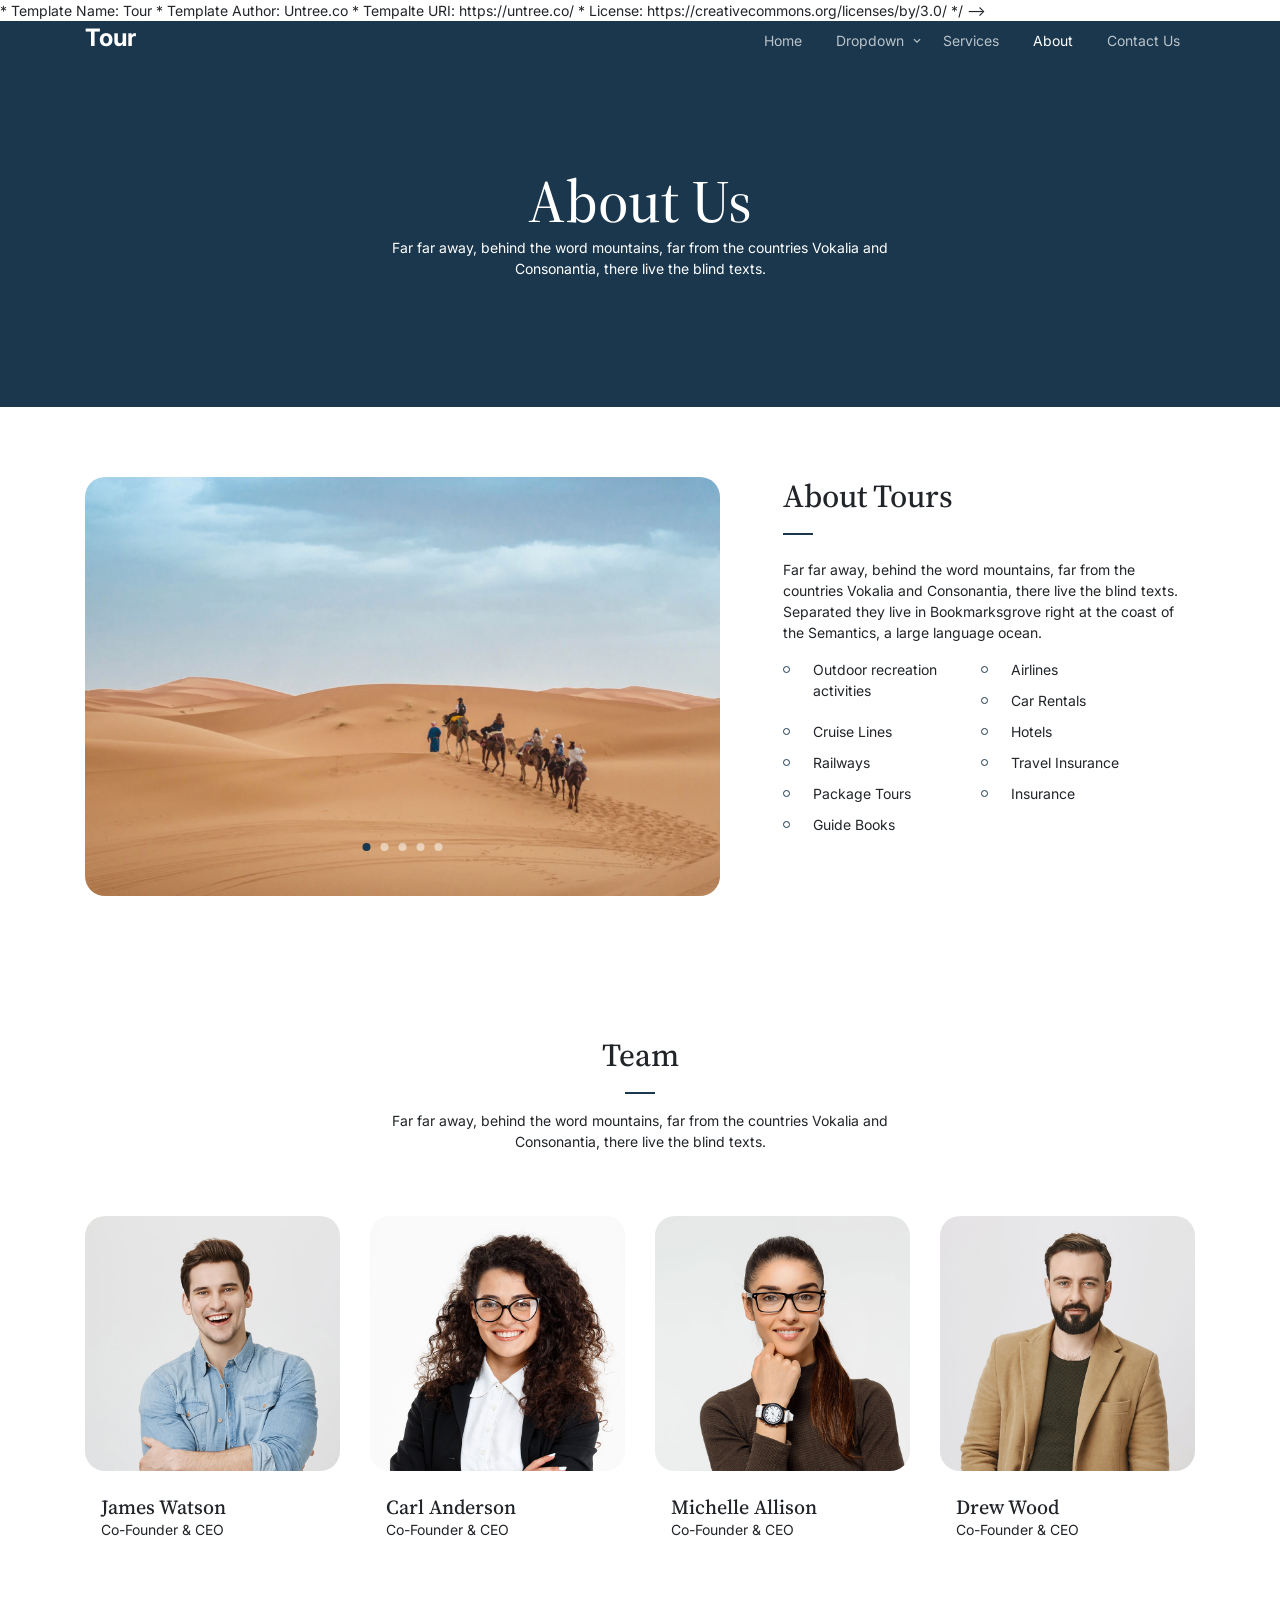
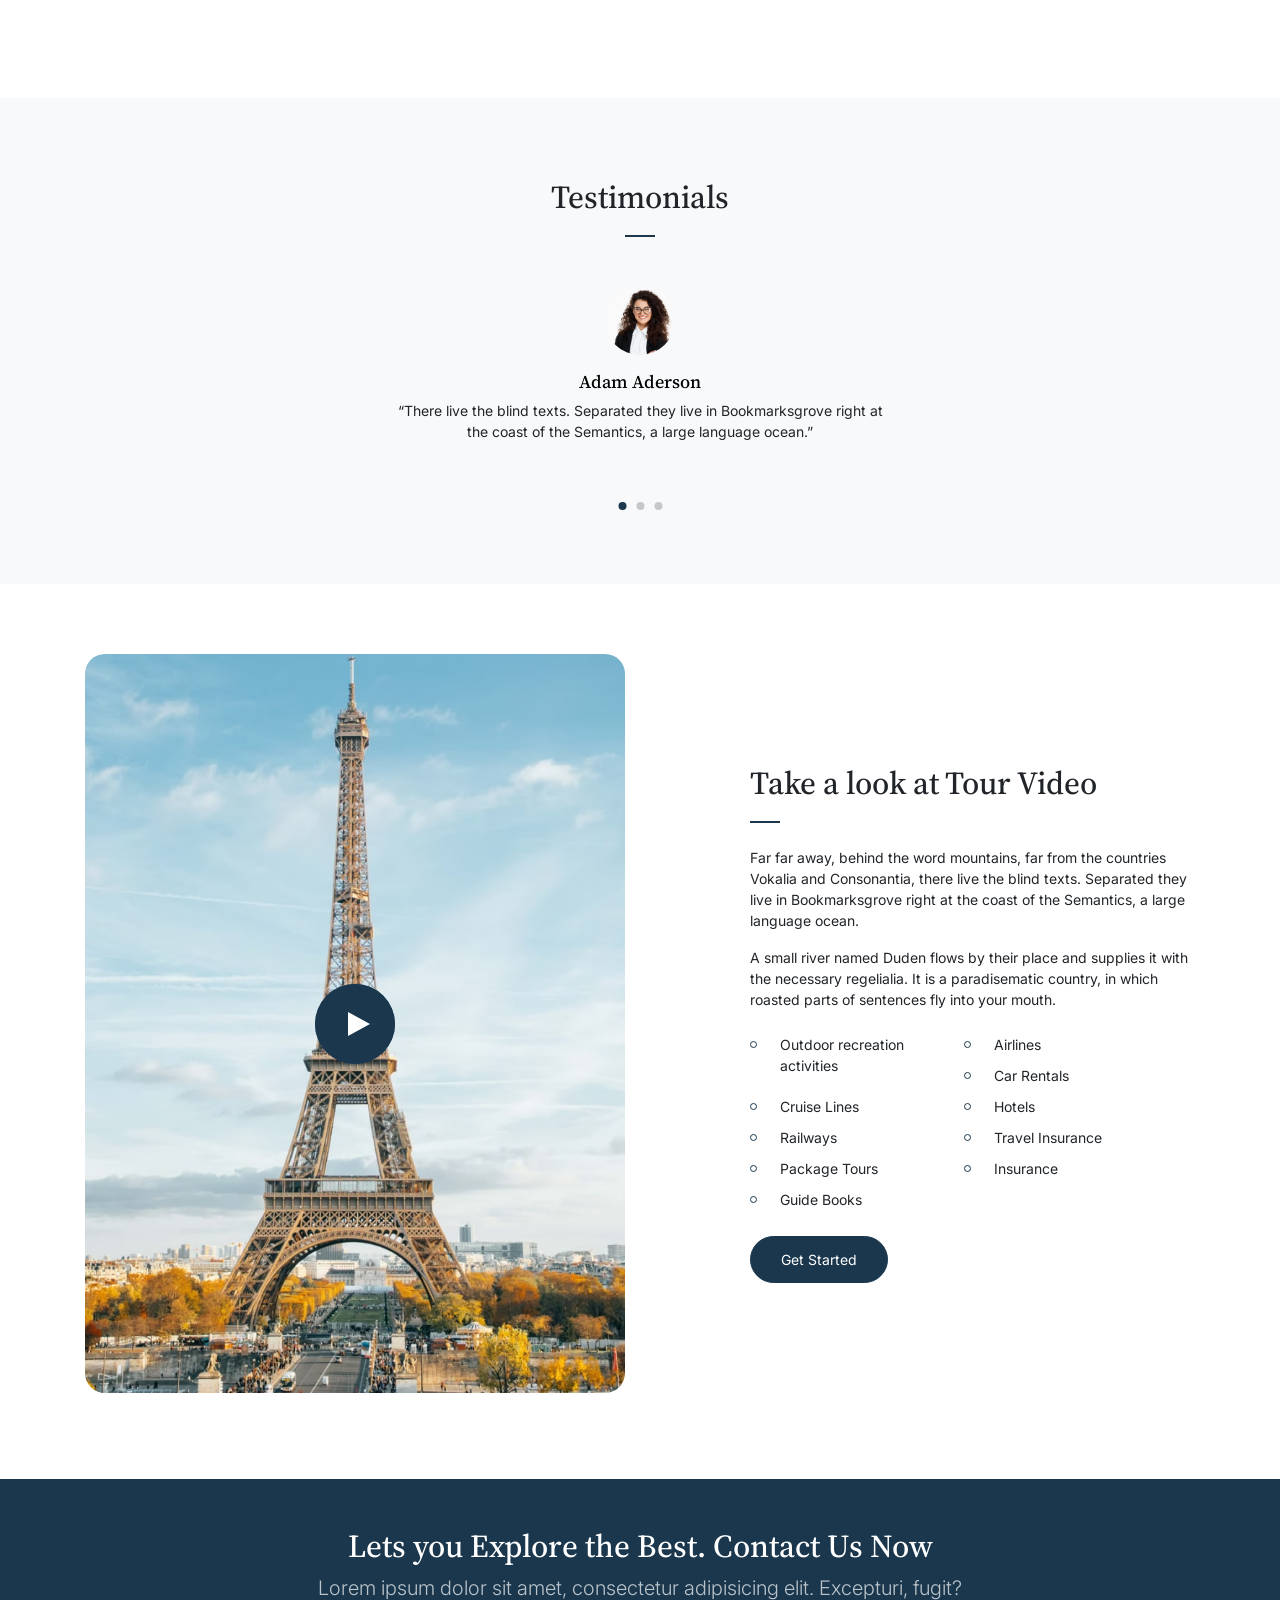
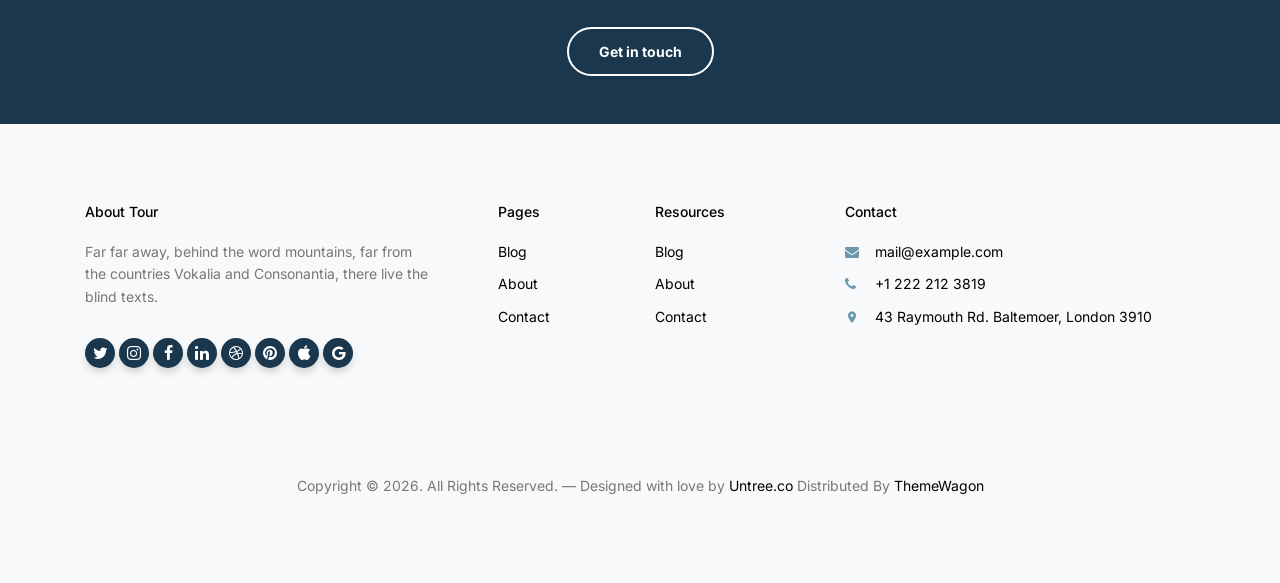
==== commit 7fc8d7da: "Update about.html update" ====
--- a/about.html
+++ b/about.html
@@ -65,7 +65,7 @@
                   <li><a href="#">Sub Menu Two</a></li>
                   <li><a href="#">Sub Menu Three</a></li>
                 </ul>
-                
+
               </li>
               <li><a href="#">Menu Three</a></li>
             </ul>
@@ -141,8 +141,7 @@
         <div class="col-md-6 text-center">
           <h2 class="section-title mb-3 text-center">Team</h2>
           <p>Far far away, behind the word mountains, far from the countries Vokalia and Consonantia, there live the
-            blind texts. Separated they live in Bookmarksgrove right at the coast of the Semantics, a large language
-            ocean.</p>
+            blind texts.</p>
         </div>
       </div>
 
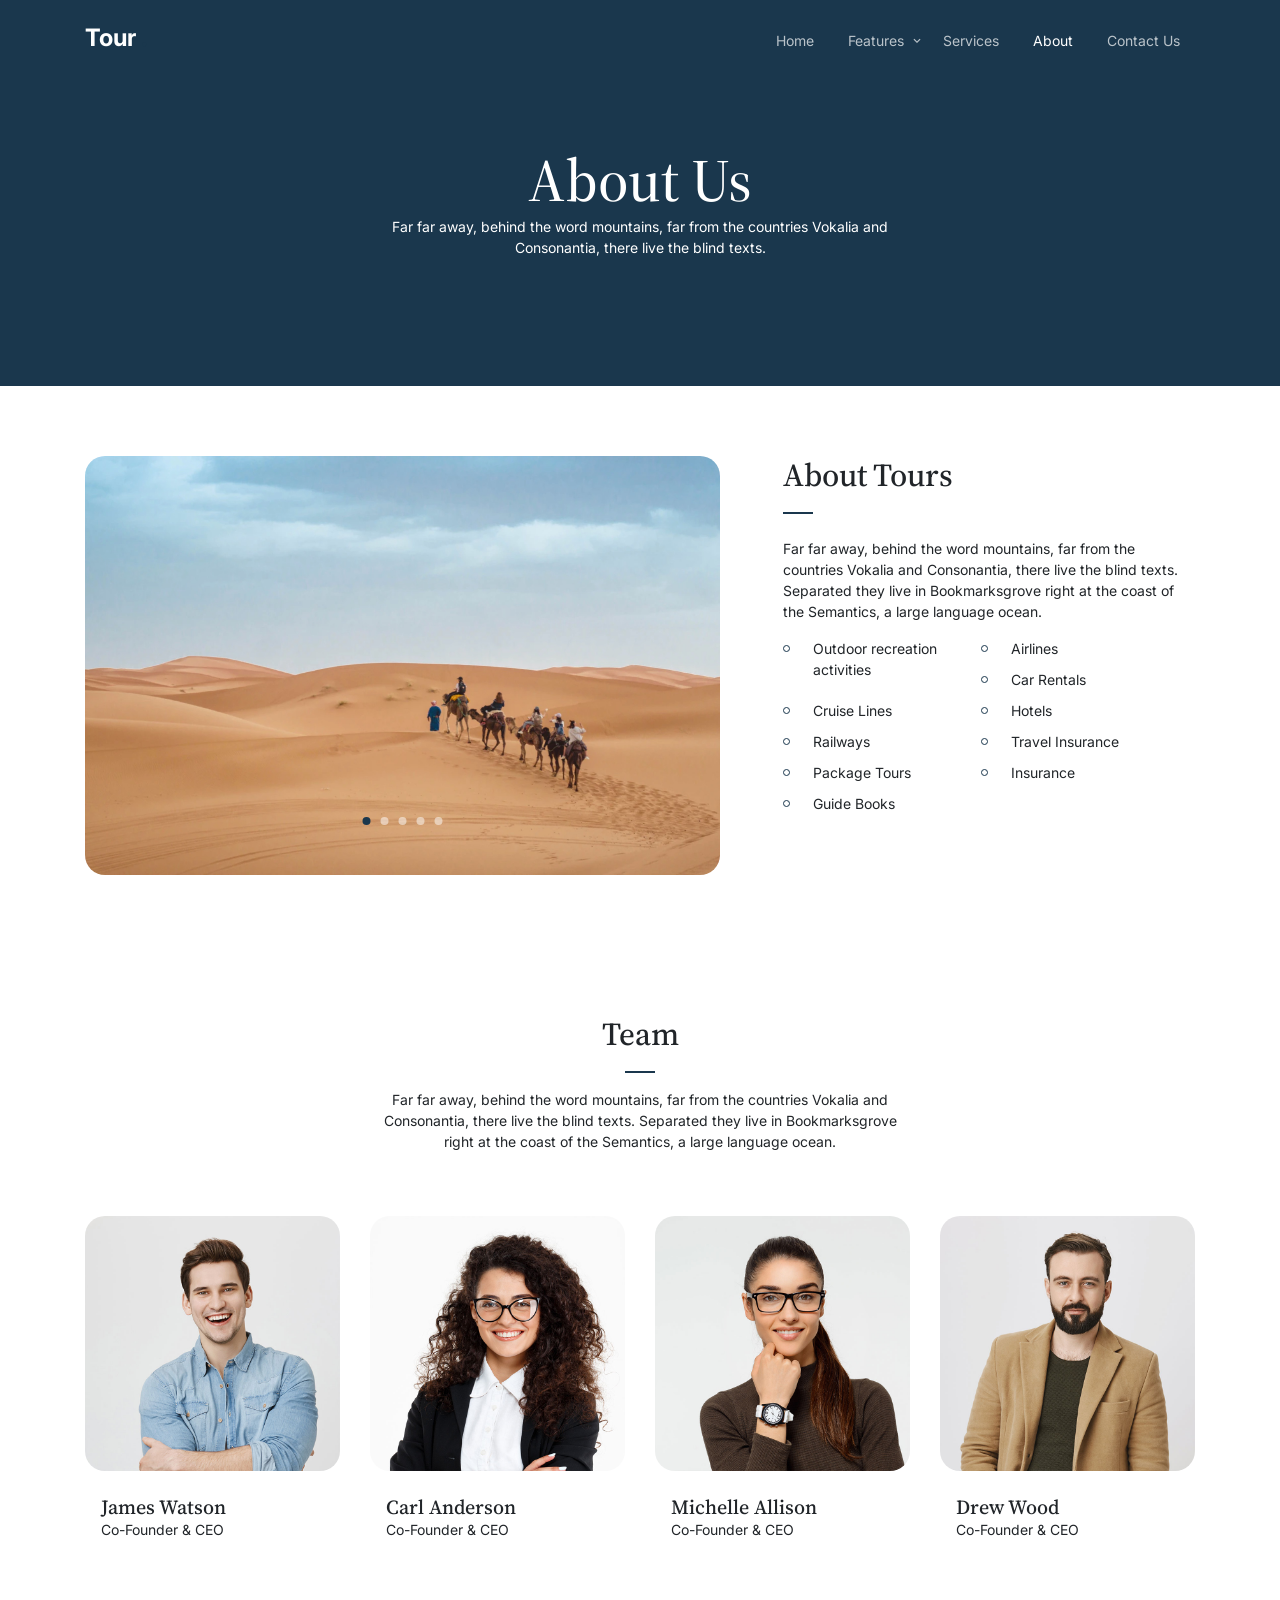
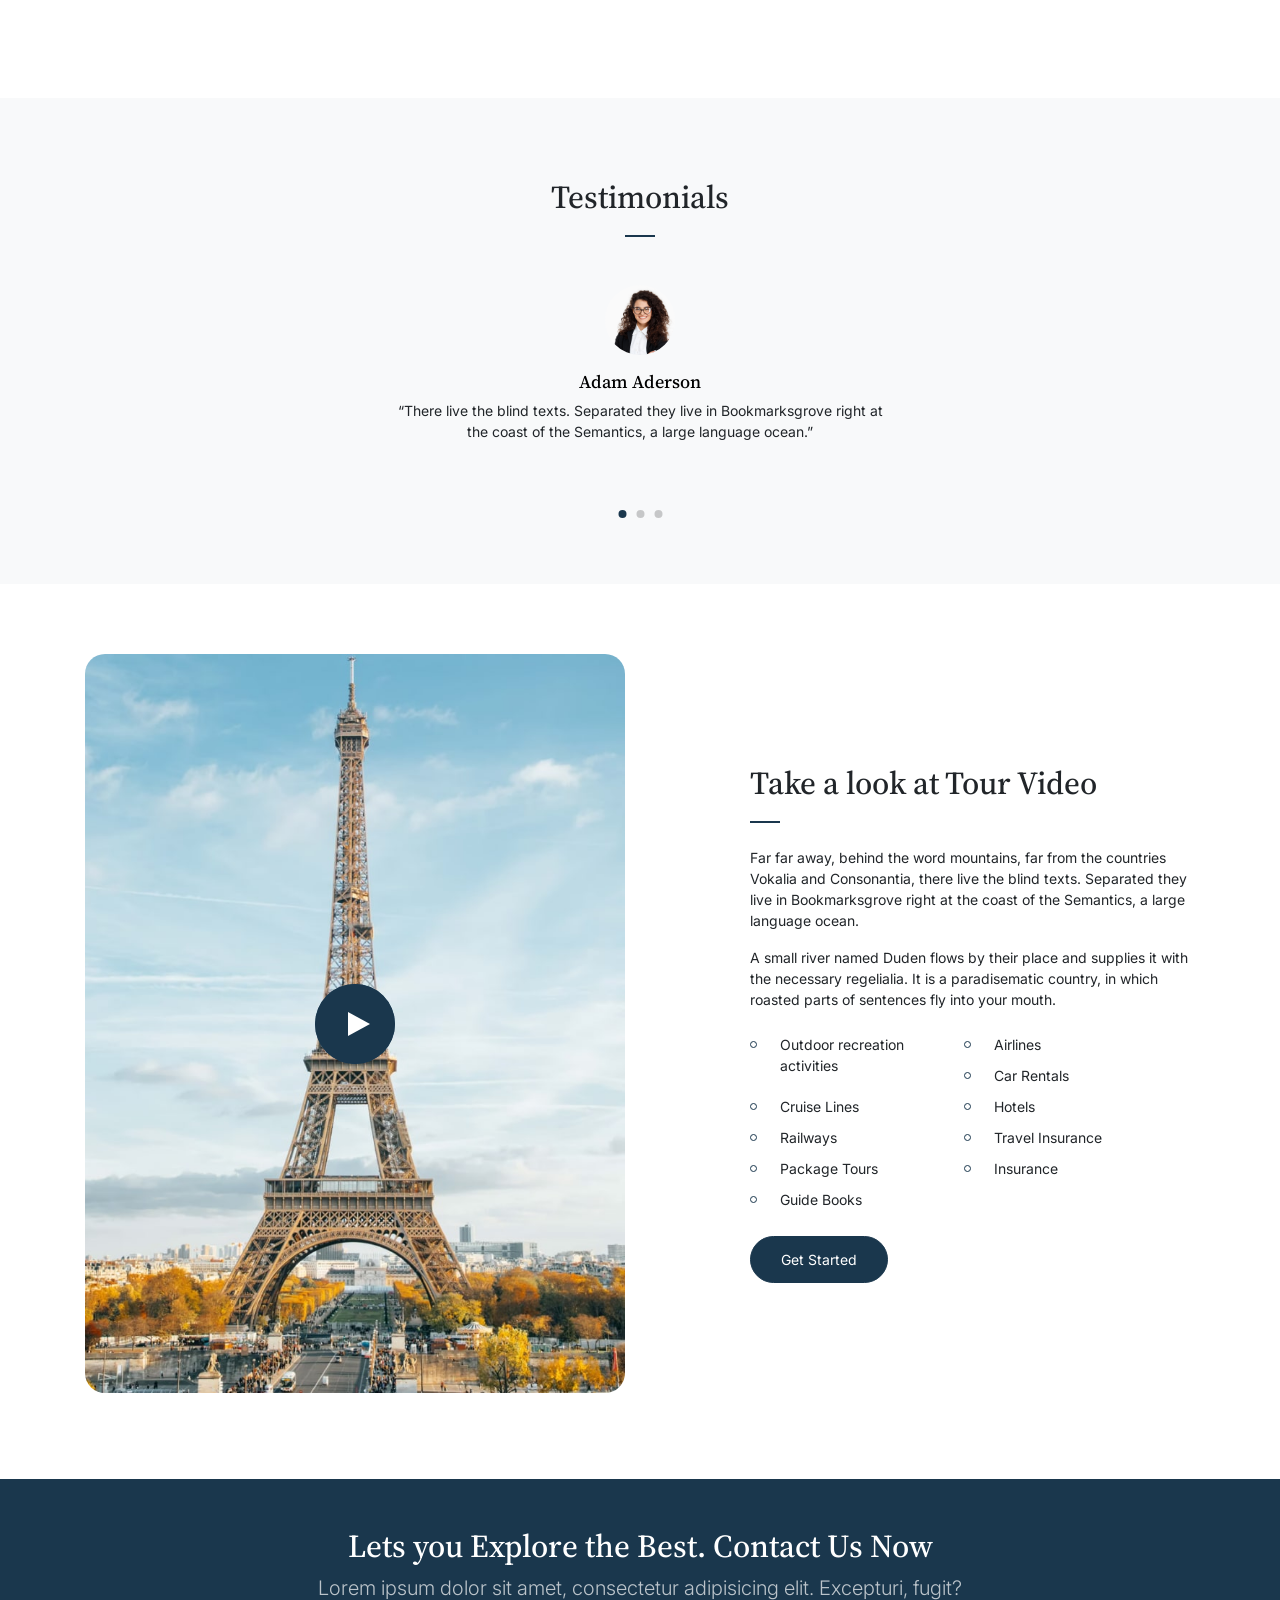
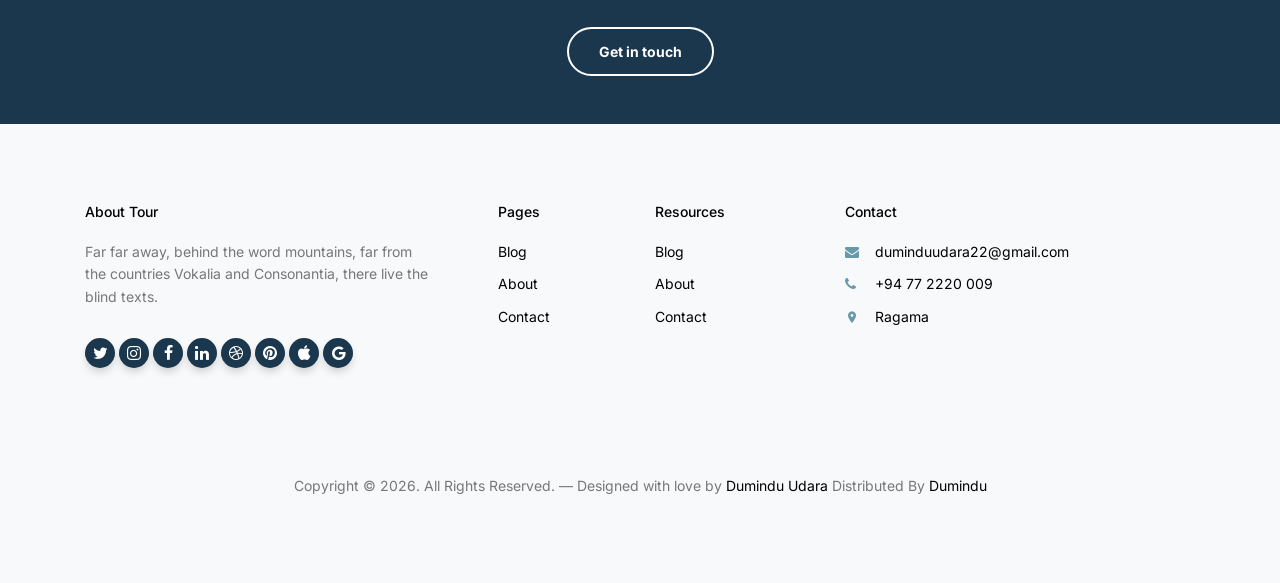
==== commit 9ba1eb82: "Merge pull request #38 from DumindUdara/master update" ====
--- a/about.html
+++ b/about.html
@@ -1,400 +1,381 @@
-* Template Name: Tour
-* Template Author: Untree.co
-* Tempalte URI: https://untree.co/
-* License: https://creativecommons.org/licenses/by/3.0/
-*/ -->
 <!doctype html>
 <html lang="en">
 
 <head>
-  <meta charset="utf-8">
-  <meta name="viewport" content="width=device-width, initial-scale=1, shrink-to-fit=no">
-  <meta name="author" content="Untree.co">
-  <link rel="shortcut icon" href="favicon.png">
-
-  <meta name="description" content="" />
-  <meta name="keywords" content="bootstrap, bootstrap4" />
-
-  <link rel="preconnect" href="https://fonts.googleapis.com">
-  <link rel="preconnect" href="https://fonts.gstatic.com" crossorigin>
-  <link
-    href="https://fonts.googleapis.com/css2?family=Inter:wght@400;700&family=Source+Serif+Pro:wght@400;700&display=swap"
-    rel="stylesheet">
-
-  <link rel="stylesheet" href="css/bootstrap.min.css">
-  <link rel="stylesheet" href="css/owl.carousel.min.css">
-  <link rel="stylesheet" href="css/owl.theme.default.min.css">
-  <link rel="stylesheet" href="css/jquery.fancybox.min.css">
-  <link rel="stylesheet" href="fonts/icomoon/style.css">
-  <link rel="stylesheet" href="fonts/flaticon/font/flaticon.css">
-  <link rel="stylesheet" href="css/daterangepicker.css">
-  <link rel="stylesheet" href="css/aos.css">
-  <link rel="stylesheet" href="css/style.css">
-
-  <title>Tour Free Bootstrap Template for Travel Agency by Untree.co</title>
+    <meta charset="utf-8">
+    <meta name="viewport" content="width=device-width, initial-scale=1, shrink-to-fit=no">
+    <meta name="author" content="Untree.co">
+    <link rel="shortcut icon" href="favicon.png">
+
+    <meta name="description" content="" />
+    <meta name="keywords" content="bootstrap, bootstrap4" />
+
+    <link rel="preconnect" href="https://fonts.googleapis.com">
+    <link rel="preconnect" href="https://fonts.gstatic.com" crossorigin>
+    <link href="https://fonts.googleapis.com/css2?family=Inter:wght@400;700&family=Source+Serif+Pro:wght@400;700&display=swap" rel="stylesheet">
+
+    <link rel="stylesheet" href="css/bootstrap.min.css">
+    <link rel="stylesheet" href="css/owl.carousel.min.css">
+    <link rel="stylesheet" href="css/owl.theme.default.min.css">
+    <link rel="stylesheet" href="css/jquery.fancybox.min.css">
+    <link rel="stylesheet" href="fonts/icomoon/style.css">
+    <link rel="stylesheet" href="fonts/flaticon/font/flaticon.css">
+    <link rel="stylesheet" href="css/daterangepicker.css">
+    <link rel="stylesheet" href="css/aos.css">
+    <link rel="stylesheet" href="css/style.css">
+
+    <title>Travel Agency</title>
 </head>
 
 <body>
 
 
-  <div class="site-mobile-menu site-navbar-target">
-    <div class="site-mobile-menu-header">
-      <div class="site-mobile-menu-close">
-        <span class="icofont-close js-menu-toggle"></span>
-      </div>
-    </div>
-    <div class="site-mobile-menu-body"></div>
-  </div>
-
-  <nav class="site-nav">
-    <div class="container">
-      <div class="site-navigation">
-        <a href="index.html" class="logo m-0">Tour <span class="text-primary">.</span></a>
-
-        <ul class="js-clone-nav d-none d-lg-inline-block text-left site-menu float-right">
-          <li><a href="index.html">Home</a></li>
-          <li class="has-children">
-            <a href="#">Dropdown</a>
-            <ul class="dropdown">
-              <li><a href="elements.html">Elements</a></li>
-              <li><a href="#">Menu One</a></li>
-              <li class="has-children">
-                <a href="#">Menu Two</a>
-                <ul class="dropdown">
-                  <li><a href="#">Sub Menu One</a></li>
-                  <li><a href="#">Sub Menu Two</a></li>
-                  <li><a href="#">Sub Menu Three</a></li>
+    <div class="site-mobile-menu site-navbar-target">
+        <div class="site-mobile-menu-header">
+            <div class="site-mobile-menu-close">
+                <span class="icofont-close js-menu-toggle"></span>
+            </div>
+        </div>
+        <div class="site-mobile-menu-body"></div>
+    </div>
+
+    <nav class="site-nav">
+        <div class="container">
+            <div class="site-navigation">
+                <a href="index.html" class="logo m-0">Tour <span class="text-primary">.</span></a>
+
+                <ul class="js-clone-nav d-none d-lg-inline-block text-left site-menu float-right">
+                    <li><a href="index.html">Home</a></li>
+                    <li class="has-children">
+                        <a href="#">Features</a>
+                        <ul class="dropdown">
+                            <li><a href="elements.html">Elements</a></li>
+                            <li><a href="#">Hotel Details</a></li>
+                            <li class="has-children">
+                                <a href="#">Vehicle Details</a>
+                                <ul class="dropdown">
+                                    <li><a href="#">Sub Menu One</a></li>
+                                    <li><a href="#">Sub Menu Two</a></li>
+                                    <li><a href="#">Sub Menu Three</a></li>
+                                </ul>
+                            </li>
+                            <li><a href="#">Menu Three</a></li>
+                        </ul>
+                    </li>
+                    <li><a href="services.html">Services</a></li>
+                    <li class="active"><a href="about.html">About</a></li>
+                    <li><a href="contact.html">Contact Us</a></li>
                 </ul>
 
-              </li>
-              <li><a href="#">Menu Three</a></li>
-            </ul>
-          </li>
-          <li><a href="services.html">Services</a></li>
-          <li class="active"><a href="about.html">About</a></li>
-          <li><a href="contact.html">Contact Us</a></li>
-        </ul>
-
-        <a href="#" class="burger ml-auto float-right site-menu-toggle js-menu-toggle d-inline-block d-lg-none light"
-          data-toggle="collapse" data-target="#main-navbar">
-          <span></span>
-        </a>
-
-      </div>
-    </div>
-  </nav>
-
-
-  <div class="hero hero-inner">
-    <div class="container">
-      <div class="row align-items-center">
-        <div class="col-lg-6 mx-auto text-center">
-          <div class="intro-wrap">
-            <h1 class="mb-0">About Us</h1>
-            <p class="text-white">Far far away, behind the word mountains, far from the countries Vokalia and
-              Consonantia, there live the blind texts. </p>
-          </div>
-        </div>
-      </div>
-    </div>
-  </div>
-
-
-
-  <div class="untree_co-section">
-    <div class="container">
-      <div class="row">
-        <div class="col-lg-7">
-          <div class="owl-single dots-absolute owl-carousel">
-            <img src="images/slider-1.jpg" alt="Free HTML Template by Untree.co" class="img-fluid rounded-20">
-            <img src="images/slider-2.jpg" alt="Free HTML Template by Untree.co" class="img-fluid rounded-20">
-            <img src="images/slider-3.jpg" alt="Free HTML Template by Untree.co" class="img-fluid rounded-20">
-            <img src="images/slider-4.jpg" alt="Free HTML Template by Untree.co" class="img-fluid rounded-20">
-            <img src="images/slider-5.jpg" alt="Free HTML Template by Untree.co" class="img-fluid rounded-20">
-          </div>
-        </div>
-        <div class="col-lg-5 pl-lg-5 ml-auto">
-          <h2 class="section-title mb-4">About Tours</h2>
-          <p>Far far away, behind the word mountains, far from the countries Vokalia and Consonantia, there live the
-            blind texts. Separated they live in Bookmarksgrove right at the coast of the Semantics, a large language
-            ocean.</p>
-          <ul class="list-unstyled two-col clearfix">
-            <li>Outdoor recreation activities</li>
-            <li>Airlines</li>
-            <li>Car Rentals</li>
-            <li>Cruise Lines</li>
-            <li>Hotels</li>
-            <li>Railways</li>
-            <li>Travel Insurance</li>
-            <li>Package Tours</li>
-            <li>Insurance</li>
-            <li>Guide Books</li>
-          </ul>
-        </div>
-      </div>
-    </div>
-  </div>
-
-  <div class="untree_co-section">
-    <div class="container">
-      <div class="row justify-content-center mb-5">
-        <div class="col-md-6 text-center">
-          <h2 class="section-title mb-3 text-center">Team</h2>
-          <p>Far far away, behind the word mountains, far from the countries Vokalia and Consonantia, there live the
-            blind texts.</p>
-        </div>
-      </div>
-
-      <div class="row">
-        <div class="col-lg-3 mb-4">
-          <div class="team">
-            <img src="images/person_1.jpg" alt="Image" class="img-fluid mb-4 rounded-20">
-            <div class="px-3">
-              <h3 class="mb-0">James Watson</h3>
-              <p>Co-Founder &amp; CEO</p>
-            </div>
-          </div>
-        </div>
-        <div class="col-lg-3 mb-4">
-          <div class="team">
-            <img src="images/person_2.jpg" alt="Image" class="img-fluid mb-4 rounded-20">
-            <div class="px-3">
-              <h3 class="mb-0">Carl Anderson</h3>
-              <p>Co-Founder &amp; CEO</p>
-            </div>
-          </div>
-        </div>
-
-        <div class="col-lg-3 mb-4">
-          <div class="team">
-            <img src="images/person_4.jpg" alt="Image" class="img-fluid mb-4 rounded-20">
-            <div class="px-3">
-              <h3 class="mb-0">Michelle Allison</h3>
-              <p>Co-Founder &amp; CEO</p>
-            </div>
-          </div>
-        </div>
-        <div class="col-lg-3 mb-4">
-          <div class="team">
-            <img src="images/person_3.jpg" alt="Image" class="img-fluid mb-4 rounded-20">
-            <div class="px-3">
-              <h3 class="mb-0">Drew Wood</h3>
-              <p>Co-Founder &amp; CEO</p>
-            </div>
-          </div>
-        </div>
-
-      </div>
-
-    </div>
-  </div>
-
-
-
-
-  <div class="untree_co-section testimonial-section mt-5">
-    <div class="container">
-      <div class="row justify-content-center">
-        <div class="col-lg-7 text-center">
-          <h2 class="section-title text-center mb-5">Testimonials</h2>
-
-          <div class="owl-single owl-carousel no-nav">
-            <div class="testimonial mx-auto">
-              <figure class="img-wrap">
-                <img src="images/person_2.jpg" alt="Image" class="img-fluid">
-              </figure>
-              <h3 class="name">Adam Aderson</h3>
-              <blockquote>
-                <p>&ldquo;There live the blind texts. Separated they live in Bookmarksgrove right at the coast of the
-                  Semantics, a large language ocean.&rdquo;</p>
-              </blockquote>
-            </div>
-
-            <div class="testimonial mx-auto">
-              <figure class="img-wrap">
-                <img src="images/person_3.jpg" alt="Image" class="img-fluid">
-              </figure>
-              <h3 class="name">Lukas Devlin</h3>
-              <blockquote>
-                <p>&ldquo;There live the blind texts. Separated they live in Bookmarksgrove right at the coast of the
-                  Semantics, a large language ocean.&rdquo;</p>
-              </blockquote>
-            </div>
-
-            <div class="testimonial mx-auto">
-              <figure class="img-wrap">
-                <img src="images/person_4.jpg" alt="Image" class="img-fluid">
-              </figure>
-              <h3 class="name">Kayla Bryant</h3>
-              <blockquote>
-                <p>&ldquo;There live the blind texts. Separated they live in Bookmarksgrove right at the coast of the
-                  Semantics, a large language ocean.&rdquo;</p>
-              </blockquote>
-            </div>
-
-          </div>
-
-        </div>
-      </div>
-    </div>
-  </div>
-
-  <div class="untree_co-section">
-    <div class="container">
-      <div class="row justify-content-between align-items-center">
-
-        <div class="col-lg-6">
-          <figure class="img-play-video">
-            <a id="play-video" class="video-play-button" href="https://www.youtube.com/watch?v=mwtbEGNABWU"
-              data-fancybox>
-              <span></span>
-            </a>
-            <img src="images/hero-slider-2.jpg" alt="Image" class="img-fluid rounded-20">
-          </figure>
-        </div>
-
-        <div class="col-lg-5">
-          <h2 class="section-title text-left mb-4">Take a look at Tour Video</h2>
-          <p>Far far away, behind the word mountains, far from the countries Vokalia and Consonantia, there live the
-            blind texts. Separated they live in Bookmarksgrove right at the coast of the Semantics, a large language
-            ocean.</p>
-
-          <p class="mb-4">A small river named Duden flows by their place and supplies it with the necessary regelialia.
-            It is a paradisematic country, in which roasted parts of sentences fly into your mouth.</p>
-
-          <ul class="list-unstyled two-col clearfix">
-            <li>Outdoor recreation activities</li>
-            <li>Airlines</li>
-            <li>Car Rentals</li>
-            <li>Cruise Lines</li>
-            <li>Hotels</li>
-            <li>Railways</li>
-            <li>Travel Insurance</li>
-            <li>Package Tours</li>
-            <li>Insurance</li>
-            <li>Guide Books</li>
-          </ul>
-
-          <p><a href="#" class="btn btn-primary">Get Started</a></p>
-
-
-        </div>
-      </div>
-    </div>
-  </div>
-
-  <div class="py-5 cta-section">
-    <div class="container">
-      <div class="row text-center">
-        <div class="col-md-12">
-          <h2 class="mb-2 text-white">Lets you Explore the Best. Contact Us Now</h2>
-          <p class="mb-4 lead text-white text-white-opacity">Lorem ipsum dolor sit amet, consectetur adipisicing elit.
-            Excepturi, fugit?</p>
-          <p class="mb-0"><a href="booking.html" class="btn btn-outline-white text-white btn-md font-weight-bold">Get in
+                
+                <a href="#" class="burger ml-auto float-right site-menu-toggle js-menu-toggle d-inline-block d-lg-none light" data-toggle="collapse" data-target="#main-navbar">
+                    <span></span>
+                </a>
+            </div>
+        </div>
+    </nav>
+
+
+    <div class="hero hero-inner">
+        <div class="container">
+            <div class="row align-items-center">
+                <div class="col-lg-6 mx-auto text-center">
+                    <div class="intro-wrap">
+                        <h1 class="mb-0">About Us</h1>
+                        <p class="text-white">Far far away, behind the word mountains, far from the countries Vokalia and Consonantia, there live the blind texts. </p>
+                    </div>
+                </div>
+            </div>
+        </div>
+    </div>
+
+
+
+    <div class="untree_co-section">
+        <div class="container">
+            <div class="row">
+                <div class="col-lg-7">
+                    <div class="owl-single dots-absolute owl-carousel">
+                        <img src="images/slider-1.jpg" alt="Free HTML Template by Untree.co" class="img-fluid rounded-20">
+                        <img src="images/slider-2.jpg" alt="Free HTML Template by Untree.co" class="img-fluid rounded-20">
+                        <img src="images/slider-3.jpg" alt="Free HTML Template by Untree.co" class="img-fluid rounded-20">
+                        <img src="images/slider-4.jpg" alt="Free HTML Template by Untree.co" class="img-fluid rounded-20">
+                        <img src="images/slider-5.jpg" alt="Free HTML Template by Untree.co" class="img-fluid rounded-20">
+                    </div>
+                </div>
+                <div class="col-lg-5 pl-lg-5 ml-auto">
+                    <h2 class="section-title mb-4">About Tours</h2>
+                    <p>Far far away, behind the word mountains, far from the countries Vokalia and Consonantia, there live the blind texts. Separated they live in Bookmarksgrove right at the coast of the Semantics, a large language ocean.
+                    </p>
+                    <ul class="list-unstyled two-col clearfix">
+                        <li>Outdoor recreation activities</li>
+                        <li>Airlines</li>
+                        <li>Car Rentals</li>
+                        <li>Cruise Lines</li>
+                        <li>Hotels</li>
+                        <li>Railways</li>
+                        <li>Travel Insurance</li>
+                        <li>Package Tours</li>
+                        <li>Insurance</li>
+                        <li>Guide Books</li>
+                    </ul>
+                </div>
+            </div>
+        </div>
+    </div>
+
+    <div class="untree_co-section">
+        <div class="container">
+            <div class="row justify-content-center mb-5">
+                <div class="col-md-6 text-center">
+                    <h2 class="section-title mb-3 text-center">Team</h2>
+                    <p>Far far away, behind the word mountains, far from the countries Vokalia and Consonantia, there live the blind texts. Separated they live in Bookmarksgrove right at the coast of the Semantics, a large language ocean.
+                    </p>
+                </div>
+            </div>
+
+            <div class="row">
+                <div class="col-lg-3 mb-4">
+                    <div class="team">
+                        <img src="images/person_1.jpg" alt="Image" class="img-fluid mb-4 rounded-20">
+                        <div class="px-3">
+                            <h3 class="mb-0">James Watson</h3>
+                            <p>Co-Founder &amp; CEO</p>
+                        </div>
+                    </div>
+                </div>
+                <div class="col-lg-3 mb-4">
+                    <div class="team">
+                        <img src="images/person_2.jpg" alt="Image" class="img-fluid mb-4 rounded-20">
+                        <div class="px-3">
+                            <h3 class="mb-0">Carl Anderson</h3>
+                            <p>Co-Founder &amp; CEO</p>
+                        </div>
+                    </div>
+                </div>
+
+                <div class="col-lg-3 mb-4">
+                    <div class="team">
+                        <img src="images/person_4.jpg" alt="Image" class="img-fluid mb-4 rounded-20">
+                        <div class="px-3">
+                            <h3 class="mb-0">Michelle Allison</h3>
+                            <p>Co-Founder &amp; CEO</p>
+                        </div>
+                    </div>
+                </div>
+                <div class="col-lg-3 mb-4">
+                    <div class="team">
+                        <img src="images/person_3.jpg" alt="Image" class="img-fluid mb-4 rounded-20">
+                        <div class="px-3">
+                            <h3 class="mb-0">Drew Wood</h3>
+                            <p>Co-Founder &amp; CEO</p>
+                        </div>
+                    </div>
+                </div>
+
+            </div>
+
+        </div>
+    </div>
+
+
+
+
+    <div class="untree_co-section testimonial-section mt-5">
+        <div class="container">
+            <div class="row justify-content-center">
+                <div class="col-lg-7 text-center">
+                    <h2 class="section-title text-center mb-5">Testimonials</h2>
+
+                    <div class="owl-single owl-carousel no-nav">
+                        <div class="testimonial mx-auto">
+                            <figure class="img-wrap">
+                                <img src="images/person_2.jpg" alt="Image" class="img-fluid">
+                            </figure>
+                            <h3 class="name">Adam Aderson</h3>
+                            <blockquote>
+                                <p>&ldquo;There live the blind texts. Separated they live in Bookmarksgrove right at the coast of the Semantics, a large language ocean.&rdquo;</p>
+                            </blockquote>
+                        </div>
+
+                        <div class="testimonial mx-auto">
+                            <figure class="img-wrap">
+                                <img src="images/person_3.jpg" alt="Image" class="img-fluid">
+                            </figure>
+                            <h3 class="name">Lukas Devlin</h3>
+                            <blockquote>
+                                <p>&ldquo;There live the blind texts. Separated they live in Bookmarksgrove right at the coast of the Semantics, a large language ocean.&rdquo;</p>
+                            </blockquote>
+                        </div>
+
+                        <div class="testimonial mx-auto">
+                            <figure class="img-wrap">
+                                <img src="images/person_4.jpg" alt="Image" class="img-fluid">
+                            </figure>
+                            <h3 class="name">Kayla Bryant</h3>
+                            <blockquote>
+                                <p>&ldquo;There live the blind texts. Separated they live in Bookmarksgrove right at the coast of the Semantics, a large language ocean.&rdquo;</p>
+                            </blockquote>
+                        </div>
+
+                    </div>
+
+                </div>
+            </div>
+        </div>
+    </div>
+
+    <div class="untree_co-section">
+        <div class="container">
+            <div class="row justify-content-between align-items-center">
+
+                <div class="col-lg-6">
+                    <figure class="img-play-video">
+                        <a id="play-video" class="video-play-button" href="https://www.youtube.com/watch?v=mwtbEGNABWU" data-fancybox>
+                            <span></span>
+                        </a>
+                        <img src="images/hero-slider-2.jpg" alt="Image" class="img-fluid rounded-20">
+                    </figure>
+                </div>
+
+                <div class="col-lg-5">
+                    <h2 class="section-title text-left mb-4">Take a look at Tour Video</h2>
+                    <p>Far far away, behind the word mountains, far from the countries Vokalia and Consonantia, there live the blind texts. Separated they live in Bookmarksgrove right at the coast of the Semantics, a large language ocean.
+                    </p>
+
+                    <p class="mb-4">A small river named Duden flows by their place and supplies it with the necessary regelialia. It is a paradisematic country, in which roasted parts of sentences fly into your mouth.</p>
+
+                    <ul class="list-unstyled two-col clearfix">
+                        <li>Outdoor recreation activities</li>
+                        <li>Airlines</li>
+                        <li>Car Rentals</li>
+                        <li>Cruise Lines</li>
+                        <li>Hotels</li>
+                        <li>Railways</li>
+                        <li>Travel Insurance</li>
+                        <li>Package Tours</li>
+                        <li>Insurance</li>
+                        <li>Guide Books</li>
+                    </ul>
+
+                    <p><a href="#" class="btn btn-primary">Get Started</a></p>
+
+
+                </div>
+            </div>
+        </div>
+    </div>
+
+    <div class="py-5 cta-section">
+        <div class="container">
+            <div class="row text-center">
+                <div class="col-md-12">
+                    <h2 class="mb-2 text-white">Lets you Explore the Best. Contact Us Now</h2>
+                    <p class="mb-4 lead text-white text-white-opacity">Lorem ipsum dolor sit amet, consectetur adipisicing elit. Excepturi, fugit?</p>
+                    <p class="mb-0"><a href="contact.html" class="btn btn-outline-white text-white btn-md font-weight-bold">Get in
               touch</a></p>
-        </div>
-      </div>
-    </div>
-  </div>
-
-  <div class="site-footer">
-    <div class="inner first">
-      <div class="container">
-        <div class="row">
-          <div class="col-md-6 col-lg-4">
-            <div class="widget">
-              <h3 class="heading">About Tour</h3>
-              <p>Far far away, behind the word mountains, far from the countries Vokalia and Consonantia, there live the
-                blind texts.</p>
-            </div>
-            <div class="widget">
-              <ul class="list-unstyled social">
-                <li><a href="#"><span class="icon-twitter"></span></a></li>
-                <li><a href="#"><span class="icon-instagram"></span></a></li>
-                <li><a href="#"><span class="icon-facebook"></span></a></li>
-                <li><a href="#"><span class="icon-linkedin"></span></a></li>
-                <li><a href="#"><span class="icon-dribbble"></span></a></li>
-                <li><a href="#"><span class="icon-pinterest"></span></a></li>
-                <li><a href="#"><span class="icon-apple"></span></a></li>
-                <li><a href="#"><span class="icon-google"></span></a></li>
-              </ul>
-            </div>
-          </div>
-          <div class="col-md-6 col-lg-2 pl-lg-5">
-            <div class="widget">
-              <h3 class="heading">Pages</h3>
-              <ul class="links list-unstyled">
-                <li><a href="#">Blog</a></li>
-                <li><a href="#">About</a></li>
-                <li><a href="#">Contact</a></li>
-              </ul>
-            </div>
-          </div>
-          <div class="col-md-6 col-lg-2">
-            <div class="widget">
-              <h3 class="heading">Resources</h3>
-              <ul class="links list-unstyled">
-                <li><a href="#">Blog</a></li>
-                <li><a href="#">About</a></li>
-                <li><a href="#">Contact</a></li>
-              </ul>
-            </div>
-          </div>
-          <div class="col-md-6 col-lg-4">
-            <div class="widget">
-              <h3 class="heading">Contact</h3>
-              <ul class="list-unstyled quick-info links">
-                <li class="email"><a href="#">mail@example.com</a></li>
-                <li class="phone"><a href="#">+1 222 212 3819</a></li>
-                <li class="address"><a href="#">43 Raymouth Rd. Baltemoer, London 3910</a></li>
-              </ul>
-            </div>
-          </div>
-        </div>
-      </div>
-    </div>
-
-
-
-    <div class="inner dark">
-      <div class="container">
-        <div class="row text-center">
-          <div class="col-md-8 mb-3 mb-md-0 mx-auto">
-            <p>Copyright &copy;
-              <script>document.write(new Date().getFullYear());</script>. All Rights Reserved. &mdash; Designed with
-              love by <a href="https://untree.co" class="link-highlight">Untree.co</a>
-              <!-- License information: https://untree.co/license/ --> Distributed By <a href="https://themewagon.com"
-                target="_blank">ThemeWagon</a>
-            </p>
-          </div>
-
-        </div>
-      </div>
-    </div>
-  </div>
-
-  <div id="overlayer"></div>
-  <div class="loader">
-    <div class="spinner-border" role="status">
-      <span class="sr-only">Loading...</span>
-    </div>
-  </div>
-
-  <script src="js/jquery-3.4.1.min.js"></script>
-  <script src="js/popper.min.js"></script>
-  <script src="js/bootstrap.min.js"></script>
-  <script src="js/owl.carousel.min.js"></script>
-  <script src="js/jquery.animateNumber.min.js"></script>
-  <script src="js/jquery.waypoints.min.js"></script>
-  <script src="js/jquery.fancybox.min.js"></script>
-  <script src="js/aos.js"></script>
-  <script src="js/moment.min.js"></script>
-  <script src="js/daterangepicker.js"></script>
-
-  <script src="js/typed.js"></script>
-
-  <script src="js/custom.js"></script>
+                </div>
+            </div>
+        </div>
+    </div>
+
+    <div class="site-footer">
+        <div class="inner first">
+            <div class="container">
+                <div class="row">
+                    <div class="col-md-6 col-lg-4">
+                        <div class="widget">
+                            <h3 class="heading">About Tour</h3>
+                            <p>Far far away, behind the word mountains, far from the countries Vokalia and Consonantia, there live the blind texts.</p>
+                        </div>
+                        <div class="widget">
+                            <ul class="list-unstyled social">
+                                <li><a href="#"><span class="icon-twitter"></span></a></li>
+                                <li><a href="#"><span class="icon-instagram"></span></a></li>
+                                <li><a href="#"><span class="icon-facebook"></span></a></li>
+                                <li><a href="#"><span class="icon-linkedin"></span></a></li>
+                                <li><a href="#"><span class="icon-dribbble"></span></a></li>
+                                <li><a href="#"><span class="icon-pinterest"></span></a></li>
+                                <li><a href="#"><span class="icon-apple"></span></a></li>
+                                <li><a href="#"><span class="icon-google"></span></a></li>
+                            </ul>
+                        </div>
+                    </div>
+                    <div class="col-md-6 col-lg-2 pl-lg-5">
+                        <div class="widget">
+                            <h3 class="heading">Pages</h3>
+                            <ul class="links list-unstyled">
+                                <li><a href="#">Blog</a></li>
+                                <li><a href="#">About</a></li>
+                                <li><a href="#">Contact</a></li>
+                            </ul>
+                        </div>
+                    </div>
+                    <div class="col-md-6 col-lg-2">
+                        <div class="widget">
+                            <h3 class="heading">Resources</h3>
+                            <ul class="links list-unstyled">
+                                <li><a href="#">Blog</a></li>
+                                <li><a href="#">About</a></li>
+                                <li><a href="#">Contact</a></li>
+                            </ul>
+                        </div>
+                    </div>
+                    <div class="col-md-6 col-lg-4">
+                        <div class="widget">
+                            <h3 class="heading">Contact</h3>
+                            <ul class="list-unstyled quick-info links">
+                                <li class="email"><a href="#">duminduudara22@gmail.com</a></li>
+                                <li class="phone"><a href="#">+94 77 2220 009</a></li>
+                                <li class="address"><a href="#">Ragama</a></li>
+                            </ul>
+                        </div>
+                    </div>
+                </div>
+            </div>
+        </div>
+
+
+
+        <div class="inner dark">
+            <div class="container">
+                <div class="row text-center">
+                    <div class="col-md-8 mb-3 mb-md-0 mx-auto">
+                        <p>Copyright &copy;
+                            <script>
+                                document.write(new Date().getFullYear());
+                            </script>. All Rights Reserved. &mdash; Designed with love by <a href="https://untree.co" class="link-highlight">Dumindu Udara</a>
+                            <!-- License information: https://untree.co/license/ -->Distributed By <a href="https://themewagon.com" target="_blank">Dumindu</a>
+                        </p>
+                    </div>
+
+                </div>
+            </div>
+        </div>
+    </div>
+
+    <div id="overlayer"></div>
+    <div class="loader">
+        <div class="spinner-border" role="status">
+            <span class="sr-only">Loading...</span>
+        </div>
+    </div>
+
+    <script src="js/jquery-3.4.1.min.js"></script>
+    <script src="js/popper.min.js"></script>
+    <script src="js/bootstrap.min.js"></script>
+    <script src="js/owl.carousel.min.js"></script>
+    <script src="js/jquery.animateNumber.min.js"></script>
+    <script src="js/jquery.waypoints.min.js"></script>
+    <script src="js/jquery.fancybox.min.js"></script>
+    <script src="js/aos.js"></script>
+    <script src="js/moment.min.js"></script>
+    <script src="js/daterangepicker.js"></script>
+
+    <script src="js/typed.js"></script>
+
+    <script src="js/custom.js"></script>
 
 </body>
 
-</html>+</html>
